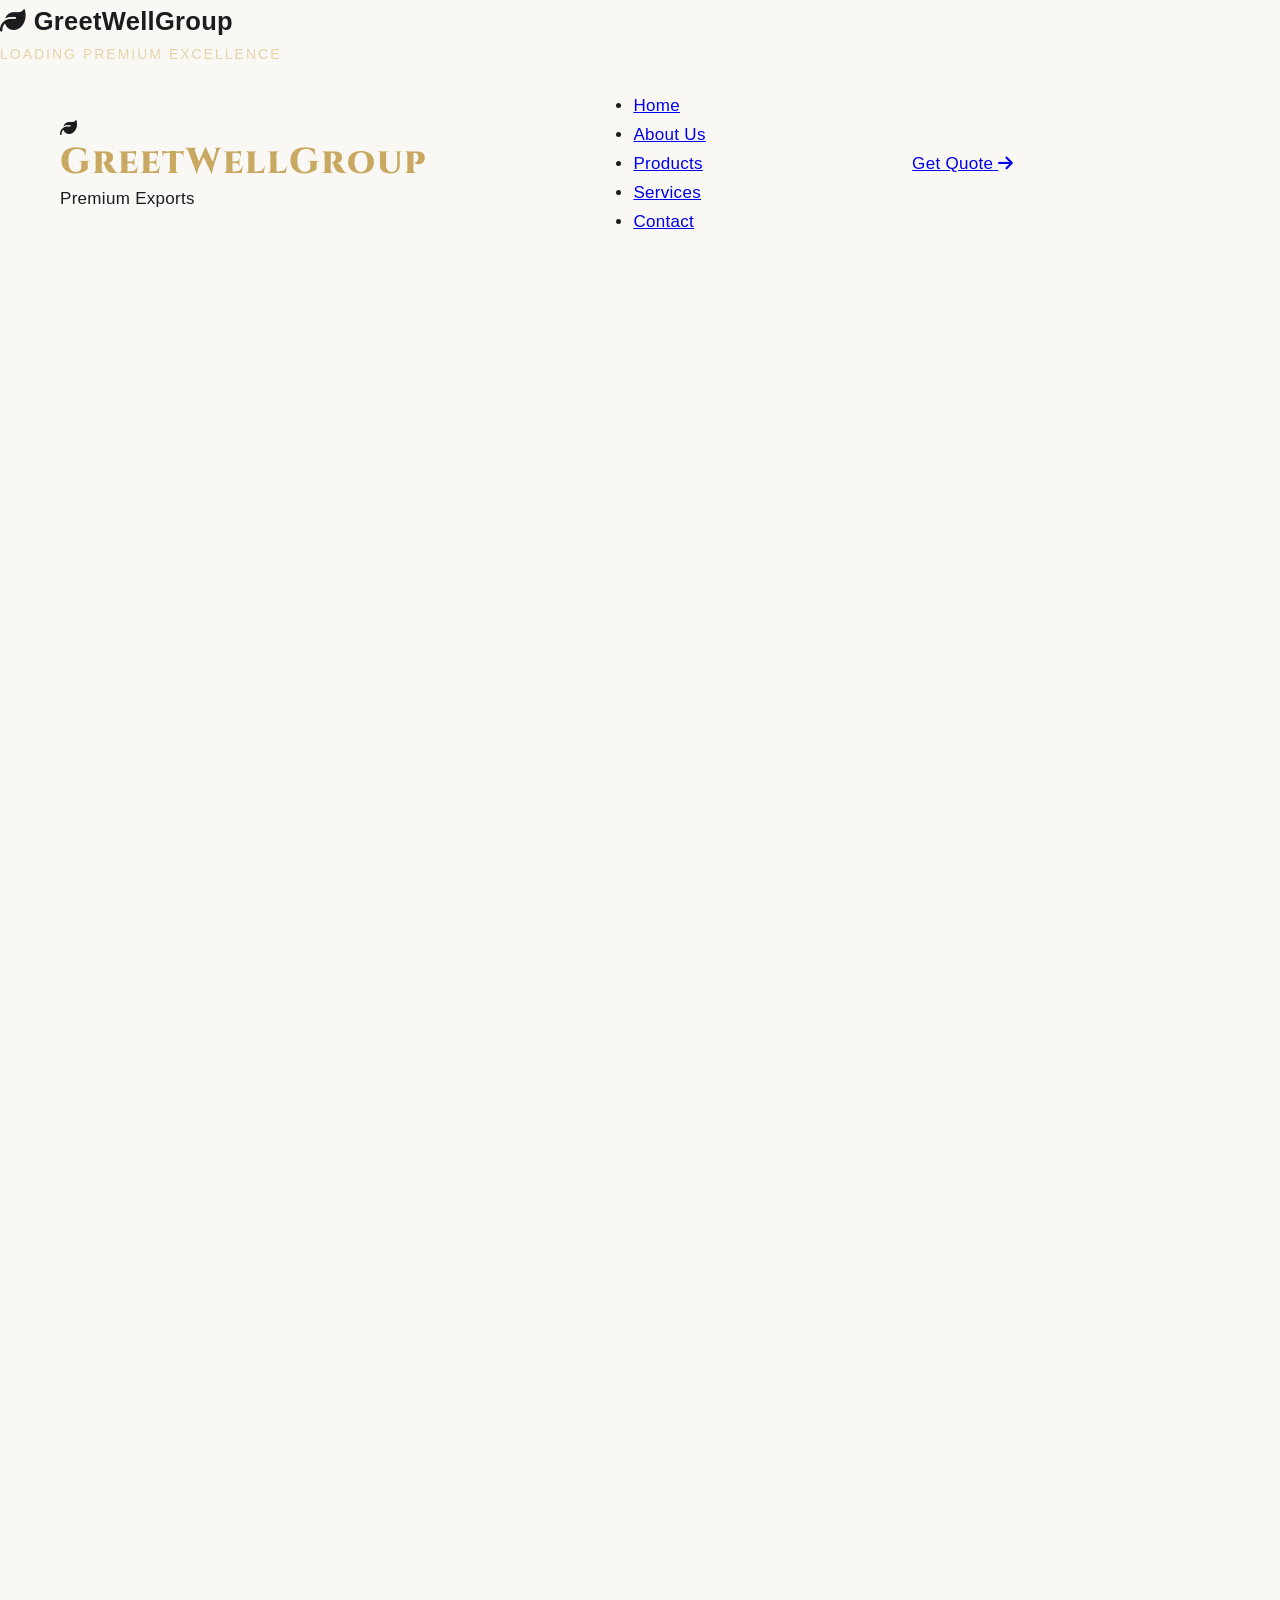
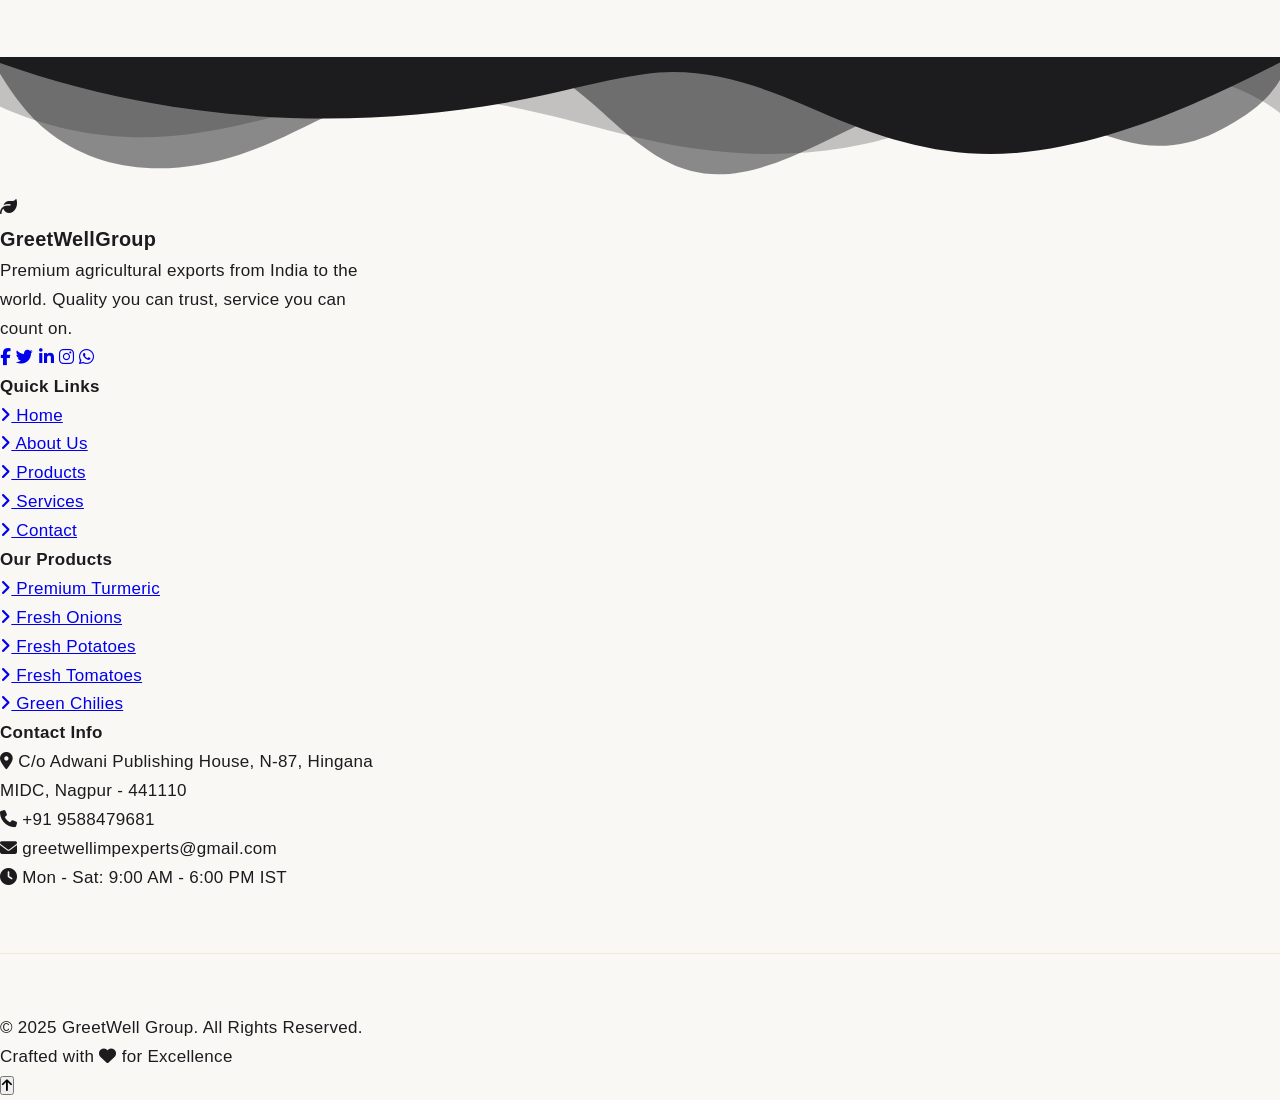
==== about.html @ 05a4549c "Create about.html" ====
<!DOCTYPE html>
<html lang="en">
<head>
    <meta charset="UTF-8">
    <meta name="viewport" content="width=device-width, initial-scale=1.0">
    <title>About Us - GreetWell Group | Premium Agricultural Exports</title>
    <link rel="stylesheet" href="style.css">
    <link rel="preconnect" href="https://fonts.googleapis.com">
    <link rel="preconnect" href="https://fonts.gstatic.com" crossorigin>
    <link href="https://fonts.googleapis.com/css2?family=Playfair+Display:wght@400;500;600;700;800;900&family=Cormorant+Garamond:wght@300;400;600;700&family=Montserrat:wght@300;400;500;600;700;800;900&family=Cinzel:wght@400;600;700;800;900&display=swap" rel="stylesheet">
    <link rel="stylesheet" href="https://cdnjs.cloudflare.com/ajax/libs/font-awesome/6.4.0/css/all.min.css">
</head>
<body>
    <!-- Luxury Preloader -->
    <div class="luxury-preloader">
        <div class="preloader-inner">
            <div class="luxury-spinner">
                <div class="spinner-ring"></div>
                <div class="spinner-ring"></div>
                <div class="spinner-ring"></div>
            </div>
            <h2 class="preloader-brand">
                <i class="fas fa-leaf"></i>
                GreetWell<span>Group</span>
            </h2>
            <p class="preloader-tagline">Loading Premium Excellence</p>
            <div class="loading-bar">
                <div class="loading-progress"></div>
            </div>
        </div>
    </div>

    <!-- Premium Navigation -->
    <nav class="luxury-navbar" id="navbar">
        <div class="navbar-background"></div>
        <div class="container">
            <div class="nav-wrapper">
                <div class="brand-logo">
                    <div class="logo-icon">
                        <i class="fas fa-leaf"></i>
                    </div>
                    <div class="logo-text">
                        <h1>GreetWell<span class="gold-text">Group</span></h1>
                        <p class="logo-subtitle">Premium Exports</p>
                    </div>
                </div>
                
                <ul class="luxury-nav-menu" id="navMenu">
                    <li><a href="index.html" class="nav-link">Home</a></li>
                    <li><a href="about.html" class="nav-link active">About Us</a></li>
                    <li><a href="products.html" class="nav-link">Products</a></li>
                    <li><a href="services.html" class="nav-link">Services</a></li>
                    <li><a href="contact.html" class="nav-link">Contact</a></li>
                </ul>
                
                <div class="nav-actions">
                    <a href="contact.html" class="btn-gold-premium">
                        <span>Get Quote</span>
                        <i class="fas fa-arrow-right"></i>
                    </a>
                </div>
                
                <div class="luxury-hamburger" id="hamburger">
                    <span></span>
                    <span></span>
                    <span></span>
                </div>
            </div>
        </div>
    </nav>

    <!-- Page Hero -->
    <section class="page-hero-luxury">
        <div class="hero-video-wrapper">
            <video autoplay muted loop playsinline class="hero-video-bg">
                <source src="https://assets.mixkit.co/videos/preview/mixkit-agriculture-field-aerial-view-43546-large.mp4" type="video/mp4">
            </video>
            <div class="hero-gradient-overlay"></div>
        </div>
        
        <div class="container">
            <div class="page-hero-content" data-aos="fade-up">
                <div class="breadcrumb-luxury">
                    <a href="index.html">Home</a>
                    <i class="fas fa-chevron-right"></i>
                    <span>About Us</span>
                </div>
                <h1 class="page-title-luxury">Our Story</h1>
                <p class="page-subtitle-luxury">Building bridges between India's finest farms and global markets</p>
            </div>
        </div>
    </section>

    <!-- Company Overview -->
    <section class="company-overview-luxury">
        <div class="container">
            <div class="overview-luxury-grid">
                <div class="overview-content" data-aos="fade-right">
                    <div class="section-label">
                        <i class="fas fa-building"></i>
                        <span>Who We Are</span>
                    </div>
                    <h2 class="section-heading-luxury">
                        Leading India's <span class="heading-highlight">Agricultural Export</span> Revolution
                    </h2>
                    <div class="heading-divider"></div>
                    
                    <p class="luxury-paragraph">
                        GreetWell Group is more than just an export company – we're a bridge connecting India's 
                        agricultural excellence with global markets. Founded with a vision to showcase the finest 
                        Indian produce to the world, we've grown into a trusted name in premium agricultural exports.
                    </p>
                    
                    <p class="luxury-paragraph">
                        Our journey began with a simple mission: to ensure that the world experiences the authentic 
                        quality of India's agricultural bounty. Today, we proudly serve clients across 50+ countries, 
                        maintaining the highest standards of quality, freshness, and reliability in every shipment.
                    </p>
                    
                    <div class="company-highlights">
                        <div class="highlight-item">
                            <div class="highlight-icon">
                                <i class="fas fa-calendar-alt"></i>
                            </div>
                            <div class="highlight-text">
                                <h4>Established Excellence</h4>
                                <p>10+ years of premium service</p>
                            </div>
                        </div>
                        <div class="highlight-item">
                            <div class="highlight-icon">
                                <i class="fas fa-handshake"></i>
                            </div>
                            <div class="highlight-text">
                                <h4>Trusted Partnerships</h4>
                                <p>Direct relationships with farmers</p>
                            </div>
                        </div>
                        <div class="highlight-item">
                            <div class="highlight-icon">
                                <i class="fas fa-shield-alt"></i>
                            </div>
                            <div class="highlight-text">
                                <h4>Certified Quality</h4>
                                <p>International standards guaranteed</p>
                            </div>
                        </div>
                    </div>
                </div>
                
                <div class="overview-visual" data-aos="fade-left">
                    <div class="overview-image-main">
                        <img src="https://images.unsplash.com/photo-1500076656116-558758c991c1?w=800&q=80" alt="Agricultural Excellence">
                        <div class="image-overlay"></div>
                    </div>
                    <div class="overview-stats-float">
                        <div class="stat-float-item">
                            <h3>50+</h3>
                            <p>Countries Served</p>
                        </div>
                        <div class="stat-float-item">
                            <h3>1000+</h3>
                            <p>Tons Exported</p>
                        </div>
                    </div>
                </div>
            </div>
        </div>
    </section>

    <!-- Mission & Vision -->
    <section class="mission-vision-luxury">
        <div class="section-video-bg">
            <video autoplay muted loop playsinline>
                <source src="https://assets.mixkit.co/videos/preview/mixkit-golden-turmeric-powder-in-a-wooden-spoon-43545-large.mp4" type="video/mp4">
            </video>
            <div class="video-overlay-luxury"></div>
        </div>
        
        <div class="container">
            <div class="mission-vision-grid">
                <div class="mission-box" data-aos="fade-up" data-aos-delay="0">
                    <div class="mv-icon-luxury">
                        <i class="fas fa-bullseye"></i>
                    </div>
                    <h3>Our Mission</h3>
                    <p>
                        To establish GreetWell Group as the world's most trusted name in premium Indian agricultural exports 
                        by delivering uncompromising quality, fostering sustainable farming practices, and creating value 
                        for farmers, clients, and communities worldwide.
                    </p>
                    <div class="mv-decoration">MISSION</div>
                </div>
                
                <div class="mission-box" data-aos="fade-up" data-aos-delay="200">
                    <div class="mv-icon-luxury">
                        <i class="fas fa-eye"></i>
                    </div>
                    <h3>Our Vision</h3>
                    <p>
                        To be recognized globally as the premier partner for premium Indian agricultural products, 
                        setting industry benchmarks for quality, sustainability, and innovation while empowering 
                        farmers and enriching international markets with India's finest harvest.
                    </p>
                    <div class="mv-decoration">VISION</div>
                </div>
                
                <div class="mission-box" data-aos="fade-up" data-aos-delay="400">
                    <div class="mv-icon-luxury">
                        <i class="fas fa-gem"></i>
                    </div>
                    <h3>Our Values</h3>
                    <p>
                        Integrity, Excellence, Sustainability, and Partnership form the foundation of everything we do. 
                        We believe in transparent business practices, continuous improvement, environmental responsibility, 
                        and building long-term relationships based on mutual trust and respect.
                    </p>
                    <div class="mv-decoration">VALUES</div>
                </div>
            </div>
        </div>
    </section>

    <!-- Our Team -->
    <section class="team-luxury-section">
        <div class="container">
            <div class="section-header-luxury" data-aos="fade-up">
                <div class="section-label">
                    <i class="fas fa-users"></i>
                    <span>Our Leadership</span>
                </div>
                <h2 class="section-heading-luxury">
                    Meet the <span class="heading-highlight">Experts</span> Behind Our Success
                </h2>
                <p class="section-description">
                    A dedicated team of professionals committed to excellence
                </p>
            </div>
            
            <div class="team-luxury-grid">
                <div class="team-member-card" data-aos="fade-up" data-aos-delay="0">
                    <div class="team-member-image">
                        <div class="member-avatar">
                            <i class="fas fa-user-tie"></i>
                        </div>
                        <div class="member-overlay">
                            <div class="member-social">
                                <a href="#"><i class="fab fa-linkedin-in"></i></a>
                                <a href="#"><i class="fas fa-envelope"></i></a>
                            </div>
                        </div>
                    </div>
                    <div class="team-member-info">
                        <h4>Rajesh Kumar</h4>
                        <p class="member-role">Founder & CEO</p>
                        <p class="member-bio">
                            15+ years of experience in agricultural exports with a passion for sustainable farming
                        </p>
                    </div>
                </div>
                
                <div class="team-member-card" data-aos="fade-up" data-aos-delay="100">
                    <div class="team-member-image">
                        <div class="member-avatar">
                            <i class="fas fa-user-tie"></i>
                        </div>
                        <div class="member-overlay">
                            <div class="member-social">
                                <a href="#"><i class="fab fa-linkedin-in"></i></a>
                                <a href="#"><i class="fas fa-envelope"></i></a>
                            </div>
                        </div>
                    </div>
                    <div class="team-member-info">
                        <h4>Priya Sharma</h4>
                        <p class="member-role">Quality Control Head</p>
                        <p class="member-bio">
                            Ensuring international quality standards through rigorous testing and certification
                        </p>
                    </div>
                </div>
                
                <div class="team-member-card" data-aos="fade-up" data-aos-delay="200">
                    <div class="team-member-image">
                        <div class="member-avatar">
                            <i class="fas fa-user-tie"></i>
                        </div>
                        <div class="member-overlay">
                            <div class="member-social">
                                <a href="#"><i class="fab fa-linkedin-in"></i></a>
                                <a href="#"><i class="fas fa-envelope"></i></a>
                            </div>
                        </div>
                    </div>
                    <div class="team-member-info">
                        <h4>Amit Patel</h4>
                        <p class="member-role">Operations Manager</p>
                        <p class="member-bio">
                            Expert in logistics and supply chain management with global market expertise
                        </p>
                    </div>
                </div>
                
                <div class="team-member-card" data-aos="fade-up" data-aos-delay="300">
                    <div class="team-member-image">
                        <div class="member-avatar">
                            <i class="fas fa-user-tie"></i>
                        </div>
                        <div class="member-overlay">
                            <div class="member-social">
                                <a href="#"><i class="fab fa-linkedin-in"></i></a>
                                <a href="#"><i class="fas fa-envelope"></i></a>
                            </div>
                        </div>
                    </div>
                    <div class="team-member-info">
                        <h4>Neha Gupta</h4>
                        <p class="member-role">Customer Relations</p>
                        <p class="member-bio">
                            Building lasting relationships with clients through exceptional service
                        </p>
                    </div>
                </div>
            </div>
        </div>
    </section>

    <!-- Certifications -->
    <section class="certifications-luxury">
        <div class="container">
            <div class="section-header-luxury" data-aos="fade-up">
                <div class="section-label">
                    <i class="fas fa-certificate"></i>
                    <span>Our Certifications</span>
                </div>
                <h2 class="section-heading-luxury">
                    <span class="heading-highlight">Globally Recognized</span> Quality Standards
                </h2>
                <p class="section-description">
                    Meeting and exceeding international certification requirements
                </p>
            </div>
            
            <div class="certifications-grid">
                <div class="cert-card" data-aos="zoom-in" data-aos-delay="0">
                    <div class="cert-icon">
                        <i class="fas fa-certificate"></i>
                    </div>
                    <h4>ISO 9001:2015</h4>
                    <p>Quality Management System</p>
                </div>
                
                <div class="cert-card" data-aos="zoom-in" data-aos-delay="100">
                    <div class="cert-icon">
                        <i class="fas fa-leaf"></i>
                    </div>
                    <h4>Organic Certification</h4>
                    <p>USDA & EU Organic Standards</p>
                </div>
                
                <div class="cert-card" data-aos="zoom-in" data-aos-delay="200">
                    <div class="cert-icon">
                        <i class="fas fa-check-circle"></i>
                    </div>
                    <h4>FSSAI Certified</h4>
                    <p>Food Safety Standards Authority</p>
                </div>
                
                <div class="cert-card" data-aos="zoom-in" data-aos-delay="300">
                    <div class="cert-icon">
                        <i class="fas fa-globe"></i>
                    </div>
                    <h4>Export License</h4>
                    <p>Government of India Authorized</p>
                </div>
                
                <div class="cert-card" data-aos="zoom-in" data-aos-delay="400">
                    <div class="cert-icon">
                        <i class="fas fa-shipping-fast"></i>
                    </div>
                    <h4>APEDA Registered</h4>
                    <p>Agricultural Processed Food Products</p>
                </div>
                
                <div class="cert-card" data-aos="zoom-in" data-aos-delay="500">
                    <div class="cert-icon">
                        <i class="fas fa-award"></i>
                    </div>
                    <h4>GMP Certified</h4>
                    <p>Good Manufacturing Practices</p>
                </div>
            </div>
        </div>
    </section>

    <!-- CTA Section -->
    <section class="ultimate-cta-section">
        <div class="cta-luxury-bg">
            <div class="cta-shape shape-1"></div>
            <div class="cta-shape shape-2"></div>
            <div class="cta-shape shape-3"></div>
        </div>
        
        <div class="container">
            <div class="cta-luxury-content" data-aos="zoom-in">
                <div class="cta-icon-ultimate">
                    <i class="fas fa-handshake"></i>
                </div>
                <h2>Partner with Excellence</h2>
                <p>Join the growing list of global businesses that trust GreetWell Group for premium agricultural exports</p>
                
                <div class="cta-buttons-luxury">
                    <a href="contact.html" class="btn-cta-gold">
                        <i class="fas fa-phone"></i>
                        <span>Contact Us Now</span>
                    </a>
                    <a href="products.html" class="btn-cta-white">
                        <i class="fas fa-shopping-basket"></i>
                        <span>View Products</span>
                    </a>
                </div>
            </div>
        </div>
    </section>

    <!-- Ultimate Footer -->
    <footer class="ultimate-footer">
        <div class="footer-wave">
            <svg viewBox="0 0 1200 120" preserveAspectRatio="none">
                <path d="M0,0V46.29c47.79,22.2,103.59,32.17,158,28,70.36-5.37,136.33-33.31,206.8-37.5C438.64,32.43,512.34,53.67,583,72.05c69.27,18,138.3,24.88,209.4,13.08,36.15-6,69.85-17.84,104.45-29.34C989.49,25,1113-14.29,1200,52.47V0Z" opacity=".25" fill="currentColor"></path>
                <path d="M0,0V15.81C13,36.92,27.64,56.86,47.69,72.05,99.41,111.27,165,111,224.58,91.58c31.15-10.15,60.09-26.07,89.67-39.8,40.92-19,84.73-46,130.83-49.67,36.26-2.85,70.9,9.42,98.6,31.56,31.77,25.39,62.32,62,103.63,73,40.44,10.79,81.35-6.69,119.13-24.28s75.16-39,116.92-43.05c59.73-5.85,113.28,22.88,168.9,38.84,30.2,8.66,59,6.17,87.09-7.5,22.43-10.89,48-26.93,60.65-49.24V0Z" opacity=".5" fill="currentColor"></path>
                <path d="M0,0V5.63C149.93,59,314.09,71.32,475.83,42.57c43-7.64,84.23-20.12,127.61-26.46,59-8.63,112.48,12.24,165.56,35.4C827.93,77.22,886,95.24,951.2,90c86.53-7,172.46-45.71,248.8-84.81V0Z" fill="currentColor"></path>
            </svg>
        </div>
        
        <div class="footer-main">
            <div class="container">
                <div class="footer-luxury-grid">
                    <div class="footer-col-brand">
                        <div class="footer-brand-logo">
                            <div class="footer-logo-icon">
                                <i class="fas fa-leaf"></i>
                            </div>
                            <h3>GreetWell<span>Group</span></h3>
                        </div>
                        <p class="footer-brand-text">
                            Premium agricultural exports from India to the world. Quality you can trust, 
                            service you can count on.
                        </p>
                        <div class="footer-social-luxury">
                            <a href="#" class="social-link-luxury"><i class="fab fa-facebook-f"></i></a>
                            <a href="#" class="social-link-luxury"><i class="fab fa-twitter"></i></a>
                            <a href="#" class="social-link-luxury"><i class="fab fa-linkedin-in"></i></a>
                            <a href="#" class="social-link-luxury"><i class="fab fa-instagram"></i></a>
                            <a href="#" class="social-link-luxury"><i class="fab fa-whatsapp"></i></a>
                        </div>
                    </div>
                    
                    <div class="footer-col-links">
                        <h4>Quick Links</h4>
                        <ul>
                            <li><a href="index.html"><i class="fas fa-angle-right"></i> Home</a></li>
                            <li><a href="about.html"><i class="fas fa-angle-right"></i> About Us</a></li>
                            <li><a href="products.html"><i class="fas fa-angle-right"></i> Products</a></li>
                            <li><a href="services.html"><i class="fas fa-angle-right"></i> Services</a></li>
                            <li><a href="contact.html"><i class="fas fa-angle-right"></i> Contact</a></li>
                        </ul>
                    </div>
                    
                    <div class="footer-col-links">
                        <h4>Our Products</h4>
                        <ul>
                            <li><a href="products.html"><i class="fas fa-angle-right"></i> Premium Turmeric</a></li>
                            <li><a href="products.html"><i class="fas fa-angle-right"></i> Fresh Onions</a></li>
                            <li><a href="products.html"><i class="fas fa-angle-right"></i> Fresh Potatoes</a></li>
                            <li><a href="products.html"><i class="fas fa-angle-right"></i> Fresh Tomatoes</a></li>
                            <li><a href="products.html"><i class="fas fa-angle-right"></i> Green Chilies</a></li>
                        </ul>
                    </div>
                    
                    <div class="footer-col-contact">
                        <h4>Contact Info</h4>
                        <ul class="footer-contact-list">
                            <li>
                                <i class="fas fa-map-marker-alt"></i>
                                <span>C/o Adwani Publishing House, N-87, Hingana MIDC, Nagpur - 441110</span>
                            </li>
                            <li>
                                <i class="fas fa-phone"></i>
                                <span>+91 9588479681</span>
                            </li>
                            <li>
                                <i class="fas fa-envelope"></i>
                                <span>greetwellimpexperts@gmail.com</span>
                            </li>
                            <li>
                                <i class="fas fa-clock"></i>
                                <span>Mon - Sat: 9:00 AM - 6:00 PM IST</span>
                            </li>
                        </ul>
                    </div>
                </div>
            </div>
        </div>
        
        <div class="footer-bottom-luxury">
            <div class="container">
                <div class="footer-bottom-content">
                    <p>&copy; 2025 GreetWell Group. All Rights Reserved.</p>
                    <p class="footer-love">Crafted with <i class="fas fa-heart"></i> for Excellence</p>
                </div>
            </div>
        </div>
    </footer>

    <!-- Scroll to Top Luxury -->
    <button class="scroll-top-luxury" id="scrollTop">
        <i class="fas fa-arrow-up"></i>
    </button>

    <!-- AOS Library -->
    <script src="https://unpkg.com/aos@2.3.1/dist/aos.js"></script>
    <script src="script.js"></script>
</body>
</html>
---- style.css ----
/* =====================================================
   GREETWELL - AWARD-WINNING PREMIUM CSS
   Masterpiece Design for Export Excellence
   ===================================================== */

/* ===== RESET & BASE ===== */
* {
    margin: 0;
    padding: 0;
    box-sizing: border-box;
}

:root {
    /* Premium Color Palette */
    --gold-primary: #C9A961;
    --gold-dark: #A68948;
    --gold-light: #E5D4A6;
    --charcoal: #1C1C1E;
    --charcoal-light: #2C2C2E;
    --warm-white: #FAF8F5;
    --cream: #F5F1E8;
    --accent-green: #2D5016;
    --accent-copper: #B87333;

    /* Typography - Premium Fonts */
    --font-display: 'Cinzel', serif;
    --font-heading: 'Libre Baskerville', serif;
    --font-body: 'Raleway', sans-serif;
    --font-accent: 'Philosopher', sans-serif;

    /* Shadows & Effects */
    --shadow-luxury: 0 20px 60px rgba(0, 0, 0, 0.3);
    --shadow-elegant: 0 10px 40px rgba(201, 169, 97, 0.2);
    --shadow-soft: 0 5px 25px rgba(0, 0, 0, 0.08);
}

html {
    scroll-behavior: smooth;
    overflow-x: hidden;
}

body {
    font-family: var(--font-body);
    color: var(--charcoal);
    background: var(--warm-white);
    line-height: 1.7;
    overflow-x: hidden;
    font-size: 17px;
    letter-spacing: 0.3px;
}

/* ===== ELEGANT PRELOADER ===== */
.elegant-preloader {
    position: fixed;
    inset: 0;
    background: var(--charcoal);
    display: flex;
    flex-direction: column;
    justify-content: center;
    align-items: center;
    z-index: 10000;
    transition: opacity 0.8s, visibility 0.8s;
}

.elegant-preloader.hidden {
    opacity: 0;
    visibility: hidden;
}

.preloader-ring {
    width: 120px;
    height: 120px;
    border: 3px solid rgba(201, 169, 97, 0.1);
    border-top: 3px solid var(--gold-primary);
    border-radius: 50%;
    animation: rotateRing 1.5s linear infinite;
    margin-bottom: 30px;
}

@keyframes rotateRing {
    100% { transform: rotate(360deg); }
}

.preloader-logo {
    font-family: var(--font-display);
    font-size: 48px;
    font-weight: 700;
    color: var(--gold-primary);
    letter-spacing: 3px;
    margin-bottom: 15px;
}

.preloader-tagline {
    font-family: var(--font-accent);
    font-size: 14px;
    color: var(--gold-light);
    letter-spacing: 2px;
    text-transform: uppercase;
}

/* ===== PREMIUM NAVIGATION ===== */
.premium-nav {
    position: fixed;
    top: 0;
    left: 0;
    width: 100%;
    background: rgba(28, 28, 30, 0.95);
    backdrop-filter: blur(20px);
    z-index: 9000;
    transition: all 0.4s cubic-bezier(0.4, 0, 0.2, 1);
    border-bottom: 1px solid rgba(201, 169, 97, 0.2);
}

.premium-nav.scrolled {
    background: rgba(28, 28, 30, 0.98);
    box-shadow: var(--shadow-soft);
}

.nav-wrapper {
    max-width: 1600px;
    margin: 0 auto;
    padding: 25px 60px;
    display: flex;
    justify-content: space-between;
    align-items: center;
}

.brand-logo h1 {
    font-family: var(--font-display);
    font-size: 36px;
    font-weight: 800;
    color: var(--gold-primary);
    letter-spacing: 2px;
    line-height: 1;
    margin-bottom: 5px;
}

.logo-accent {
    font-family: var(--font-accent);
    font-size: 11px;
    color: var(--gold-light);
    letter-spacing: 3px;
    text-transform: uppercase;
}

.main-navigation {
    display: flex;
    list-style: none;
    gap: 50px;
}

.nav-item {
    font-family: var(--font-body);
    font-size: 15px;
    font-weight: 500;
    color: var(--warm-white);
    text-decoration: none;
    text-transform: uppercase;
    letter-spacing: 2px;
    position: relative;
    transition: all 0.3s ease;
}

.nav-item::before {
    content: '';
    position: absolute;
    bottom: -8px;
    left: 50%;
    width: 0;
    height: 2px;
    background: var(--gold-primary);
    transition: all 0.4s ease;
    transform: translateX(-50%);
}

.nav-item:hover,
.nav-item.active {
    color: var(--gold-primary);
}

.nav-item:hover::before,
.nav-item.active::before {
    width: 100%;
}

.nav-actions {
    display: flex;
    align-items: center;
    gap: 30px;
}

.quote-btn {
    padding: 14px 35px;
    background: linear-gradient(135deg, var(--gold-primary), var(--gold-dark));
    color: var(--charcoal);
    border: none;
    border-radius: 50px;
    font-family: var(--font-body);
    font-size: 14px;
    font-weight: 700;
    letter-spacing: 1.5px;
    text-transform: uppercase;
    cursor: pointer;
    transition: all 0.3s ease;
}

.quote-btn:hover {
    transform: translateY(-3px);
    box-shadow: var(--shadow-elegant);
}

.menu-toggle {
    display: none;
    flex-direction: column;
    gap: 6px;
    cursor: pointer;
}

.menu-toggle span {
    width: 30px;
    height: 2px;
    background: var(--gold-primary);
    transition: all 0.3s ease;
}

/* ===== HERO MASTER SECTION ===== */
.hero-master {
    height: 100vh;
    position: relative;
    overflow: hidden;
}

.hero-slides-container {
    width: 100%;
    height: 100%;
    position: relative;
}

.hero-slide {
    position: absolute;
    inset: 0;
    opacity: 0;
    transition: opacity 2s ease-in-out;
}

.hero-slide.active {
    opacity: 1;
    z-index: 1;
}

.slide-bg {
    width: 100%;
    height: 100%;
    background-size: cover;
    background-position: center;
    animation: heroZoom 10s ease-out forwards;
}

@keyframes heroZoom {
    0% { transform: scale(1); }
    100% { transform: scale(1.25); }
}

.hero-slide.active .slide-bg {
    animation: heroZoom 10s ease-out forwards;
}

.hero-overlay {
    position: absolute;
    inset: 0;
    background: linear-gradient(135deg, 
        rgba(28, 28, 30, 0.85) 0%, 
        rgba(201, 169, 97, 0.3) 50%,
        rgba(28, 28, 30, 0.7) 100%);
    z-index: 2;
}

.hero-content-box {
    position: absolute;
    top: 50%;
    left: 50%;
    transform: translate(-50%, -50%);
    text-align: center;
    z-index: 3;
    width: 90%;
    max-width: 1100px;
}

.hero-label {
    font-family: var(--font-accent);
    font-size: 13px;
    font-weight: 600;
    color: var(--gold-primary);
    letter-spacing: 4px;
    text-transform: uppercase;
    margin-bottom: 25px;
    opacity: 0;
    animation: fadeInUp 1s ease 0.3s forwards;
}

.hero-headline {
    font-family: var(--font-display);
    font-size: 82px;
    font-weight: 900;
    color: var(--warm-white);
    line-height: 1.1;
    letter-spacing: 2px;
    margin-bottom: 30px;
    text-shadow: 2px 4px 30px rgba(0, 0, 0, 0.7);
    opacity: 0;
    animation: fadeInUp 1s ease 0.6s forwards;
}

.hero-subline {
    font-family: var(--font-body);
    font-size: 22px;
    font-weight: 300;
    color: var(--cream);
    letter-spacing: 1px;
    margin-bottom: 50px;
    max-width: 800px;
    margin-left: auto;
    margin-right: auto;
    opacity: 0;
    animation: fadeInUp 1s ease 0.9s forwards;
}

@keyframes fadeInUp {
    to {
        opacity: 1;
        transform: translateY(0);
    }
}

.hero-cta {
    display: flex;
    gap: 25px;
    justify-content: center;
    opacity: 0;
    animation: fadeInUp 1s ease 1.2s forwards;
}

.btn-primary,
.btn-outline {
    padding: 18px 45px;
    font-family: var(--font-body);
    font-size: 15px;
    font-weight: 700;
    letter-spacing: 2px;
    text-transform: uppercase;
    text-decoration: none;
    border-radius: 50px;
    transition: all 0.4s ease;
}

.btn-primary {
    background: linear-gradient(135deg, var(--gold-primary), var(--gold-dark));
    color: var(--charcoal);
    border: 2px solid transparent;
}

.btn-primary:hover {
    transform: translateY(-4px);
    box-shadow: var(--shadow-elegant);
}

.btn-outline {
    background: transparent;
    color: var(--warm-white);
    border: 2px solid var(--gold-primary);
}

.btn-outline:hover {
    background: var(--gold-primary);
    color: var(--charcoal);
}

.hero-controls {
    position: absolute;
    bottom: 60px;
    left: 50%;
    transform: translateX(-50%);
    display: flex;
    align-items: center;
    gap: 40px;
    z-index: 4;
}

.hero-control {
    width: 55px;
    height: 55px;
    background: rgba(201, 169, 97, 0.2);
    backdrop-filter: blur(10px);
    border: 2px solid var(--gold-primary);
    border-radius: 50%;
    color: var(--gold-primary);
    font-size: 18px;
    cursor: pointer;
    transition: all 0.3s ease;
    display: flex;
    align-items: center;
    justify-content: center;
}

.hero-control:hover {
    background: var(--gold-primary);
    color: var(--charcoal);
    transform: scale(1.1);
}

.slide-indicators {
    display: flex;
    gap: 12px;
}

.scroll-discover {
    position: absolute;
    bottom: 30px;
    left: 50%;
    transform: translateX(-50%);
    display: flex;
    flex-direction: column;
    align-items: center;
    gap: 15px;
    color: var(--gold-light);
    font-size: 12px;
    letter-spacing: 2px;
    text-transform: uppercase;
    z-index: 4;
    animation: bounce 2s ease-in-out infinite;
}

@keyframes bounce {
    0%, 100% { transform: translate(-50%, 0); }
    50% { transform: translate(-50%, -10px); }
}

.scroll-arrow {
    width: 2px;
    height: 40px;
    background: linear-gradient(to bottom, transparent, var(--gold-primary));
}

/* ===== SPLIT SECTIONS ===== */
.split-section {
    display: grid;
    grid-template-columns: 1fr 1fr;
    min-height: 100vh;
    align-items: center;
}

.split-section.left-image {
    grid-template-columns: 1.1fr 1fr;
}

.split-section.right-image {
    grid-template-columns: 1fr 1.1fr;
}

.split-image {
    height: 100%;
    position: relative;
    overflow: hidden;
}

.split-image img {
    width: 100%;
    height: 100%;
    object-fit: cover;
    transition: transform 0.6s ease;
}

.split-section:hover .split-image img {
    transform: scale(1.05);
}

.image-float-badge {
    position: absolute;
    bottom: 60px;
    right: 60px;
    background: linear-gradient(135deg, var(--gold-primary), var(--gold-dark));
    padding: 30px 40px;
    border-radius: 20px;
    text-align: center;
    box-shadow: var(--shadow-luxury);
    animation: floatBadge 3s ease-in-out infinite;
}

@keyframes floatBadge {
    0%, 100% { transform: translateY(0); }
    50% { transform: translateY(-15px); }
}

.badge-number {
    font-family: var(--font-display);
    font-size: 48px;
    font-weight: 900;
    color: var(--charcoal);
    line-height: 1;
}

.badge-text {
    font-family: var(--font-body);
    font-size: 13px;
    font-weight: 600;
    color: var(--charcoal-light);
    letter-spacing: 1px;
    margin-top: 8px;
}

.split-content {
    padding: 80px 100px;
}

.section-badge {
    font-family: var(--font-accent);
    font-size: 12px;
    font-weight: 700;
    color: var(--gold-primary);
    letter-spacing: 4px;
    text-transform: uppercase;
    margin-bottom: 25px;
    display: inline-block;
}

.section-badge.light {
    color: var(--gold-light);
}

.section-massive-title {
    font-family: var(--font-display);
    font-size: 64px;
    font-weight: 900;
    color: var(--charcoal);
    line-height: 1.15;
    letter-spacing: 1px;
    margin-bottom: 35px;
}

.section-massive-title.light {
    color: var(--warm-white);
}

.divider-line {
    width: 100px;
    height: 4px;
    background: linear-gradient(90deg, var(--gold-primary), var(--gold-dark));
    margin-bottom: 35px;
    border-radius: 2px;
}

.divider-line.center {
    margin-left: auto;
    margin-right: auto;
}

.powerful-text {
    font-family: var(--font-body);
    font-size: 19px;
    font-weight: 400;
    color: var(--charcoal-light);
    line-height: 1.9;
    margin-bottom: 50px;
}

.powerful-text.light {
    color: var(--cream);
}

.feature-highlights {
    display: flex;
    flex-direction: column;
    gap: 30px;
    margin-bottom: 50px;
}

.highlight-item {
    display: flex;
    align-items: center;
    gap: 25px;
    padding: 25px;
    background: var(--cream);
    border-radius: 15px;
    border-left: 4px solid var(--gold-primary);
    transition: all 0.3s ease;
}

.highlight-item:hover {
    transform: translateX(10px);
    box-shadow: var(--shadow-soft);
}

.highlight-item i {
    font-size: 32px;
    color: var(--gold-primary);
}

.highlight-item h4 {
    font-family: var(--font-heading);
    font-size: 20px;
    font-weight: 700;
    color: var(--charcoal);
    margin-bottom: 5px;
}

.highlight-item span {
    font-size: 14px;
    color: var(--charcoal-light);
    letter-spacing: 1px;
}

.btn-arrow {
    display: inline-flex;
    align-items: center;
    gap: 15px;
    font-family: var(--font-body);
    font-size: 15px;
    font-weight: 700;
    color: var(--gold-primary);
    text-decoration: none;
    text-transform: uppercase;
    letter-spacing: 2px;
    transition: all 0.3s ease;
}

.btn-arrow:hover {
    gap: 25px;
}

.btn-arrow.light {
    color: var(--gold-light);
}

.dark-bg {
    background: var(--charcoal);
}

.video-play-btn {
    position: absolute;
    top: 50%;
    left: 50%;
    transform: translate(-50%, -50%);
    width: 90px;
    height: 90px;
    background: rgba(201, 169, 97, 0.9);
    border-radius: 50%;
    display: flex;
    align-items: center;
    justify-content: center;
    font-size: 30px;
    color: var(--charcoal);
    cursor: pointer;
    transition: all 0.3s ease;
    animation: pulsePlay 2s ease-in-out infinite;
}

@keyframes pulsePlay {
    0%, 100% { box-shadow: 0 0 0 0 rgba(201, 169, 97, 0.7); }
    50% { box-shadow: 0 0 0 30px rgba(201, 169, 97, 0); }
}

.video-play-btn:hover {
    transform: translate(-50%, -50%) scale(1.1);
}

.stats-impressive {
    display: grid;
    grid-template-columns: repeat(3, 1fr);
    gap: 30px;
    margin-bottom: 50px;
}

.stat-box {
    text-align: center;
    padding: 30px;
    background: rgba(201, 169, 97, 0.1);
    border-radius: 15px;
    border: 2px solid rgba(201, 169, 97, 0.3);
}

.stat-value {
    font-family: var(--font-display);
    font-size: 48px;
    font-weight: 900;
    color: var(--gold-primary);
    line-height: 1;
    margin-bottom: 10px;
}

.stat-label {
    font-size: 13px;
    font-weight: 600;
    color: var(--cream);
    letter-spacing: 1px;
    text-transform: uppercase;
}

/* ===== LUXURY SHOWCASE ===== */
.luxury-showcase {
    padding: 150px 60px;
    background: var(--warm-white);
}

.showcase-header {
    text-align: center;
    margin-bottom: 100px;
}

.showcase-subtitle {
    font-family: var(--font-accent);
    font-size: 20px;
    color: var(--charcoal-light);
    margin-top: 20px;
}

.luxury-grid {
    display: grid;
    grid-template-columns: repeat(3, 1fr);
    gap: 50px;
    max-width: 1600px;
    margin: 0 auto 80px;
}

.luxury-card {
    background: var(--cream);
    border-radius: 25px;
    overflow: hidden;
    transition: all 0.5s cubic-bezier(0.4, 0, 0.2, 1);
    box-shadow: var(--shadow-soft);
}

.luxury-card:hover {
    transform: translateY(-15px);
    box-shadow: var(--shadow-luxury);
}

.luxury-card-image {
    height: 400px;
    position: relative;
    overflow: hidden;
}

.luxury-card-image img {
    width: 100%;
    height: 100%;
    object-fit: cover;
    transition: transform 0.6s ease;
}

.luxury-card:hover .luxury-card-image img {
    transform: scale(1.15);
}

.card-overlay {
    position: absolute;
    inset: 0;
    background: rgba(28, 28, 30, 0.85);
    display: flex;
    align-items: center;
    justify-content: center;
    opacity: 0;
    transition: opacity 0.4s ease;
}

.luxury-card:hover .card-overlay {
    opacity: 1;
}

.overlay-btn {
    padding: 15px 40px;
    background: var(--gold-primary);
    color: var(--charcoal);
    text-decoration: none;
    font-weight: 700;
    letter-spacing: 2px;
    text-transform: uppercase;
    border-radius: 50px;
    font-size: 14px;
    transition: all 0.3s ease;
}

.overlay-btn:hover {
    transform: scale(1.05);
}

.luxury-card-content {
    padding: 40px 35px;
}

.luxury-card-content h3 {
    font-family: var(--font-heading);
    font-size: 28px;
    font-weight: 700;
    color: var(--charcoal);
    margin-bottom: 15px;
}

.luxury-card-content p {
    font-size: 16px;
    color: var(--charcoal-light);
    margin-bottom: 25px;
    line-height: 1.7;
}

.card-tags {
    display: flex;
    gap: 12px;
}

.card-tags span {
    padding: 8px 20px;
    background: var(--gold-primary);
    color: var(--charcoal);
    font-size: 11px;
    font-weight: 700;
    letter-spacing: 1px;
    text-transform: uppercase;
    border-radius: 20px;
}

.showcase-cta {
    text-align: center;
}

.btn-primary-large {
    display: inline-block;
    padding: 22px 60px;
    background: linear-gradient(135deg, var(--gold-primary), var(--gold-dark));
    color: var(--charcoal);
    text-decoration: none;
    font-family: var(--font-body);
    font-size: 16px;
    font-weight: 700;
    letter-spacing: 2px;
    text-transform: uppercase;
    border-radius: 50px;
    transition: all 0.4s ease;
    box-shadow: var(--shadow-elegant);
}

.btn-primary-large:hover {
    transform: translateY(-5px);
    box-shadow: var(--shadow-luxury);
}

/* ===== Continue in next part ===== */
/* ===== GLOBAL REACH SECTION ===== */
.global-reach {
    position: relative;
    padding: 150px 60px;
    min-height: 90vh;
    display: flex;
    align-items: center;
    justify-content: center;
}

.reach-bg {
    position: absolute;
    inset: 0;
    background-size: cover;
    background-position: center;
    background-attachment: fixed;
}

.reach-overlay {
    position: absolute;
    inset: 0;
    background: rgba(28, 28, 30, 0.9);
}

.reach-content {
    position: relative;
    z-index: 2;
    text-align: center;
    max-width: 1400px;
}

.reach-description {
    font-family: var(--font-accent);
    font-size: 22px;
    color: var(--cream);
    margin-top: 25px;
    margin-bottom: 80px;
}

.continents-served {
    display: grid;
    grid-template-columns: repeat(4, 1fr);
    gap: 50px;
}

.continent-item {
    text-align: center;
    padding: 40px 30px;
    background: rgba(201, 169, 97, 0.1);
    backdrop-filter: blur(10px);
    border-radius: 20px;
    border: 2px solid rgba(201, 169, 97, 0.3);
    transition: all 0.4s ease;
}

.continent-item:hover {
    transform: translateY(-10px);
    background: rgba(201, 169, 97, 0.2);
    border-color: var(--gold-primary);
}

.continent-item i {
    font-size: 48px;
    color: var(--gold-primary);
    margin-bottom: 25px;
}

.continent-item h4 {
    font-family: var(--font-heading);
    font-size: 24px;
    color: var(--warm-white);
    margin-bottom: 12px;
}

.continent-item span {
    font-size: 14px;
    color: var(--gold-light);
    letter-spacing: 1px;
}

/* ===== WHY CHOOSE SECTION ===== */
.why-choose {
    padding: 150px 60px;
    background: var(--cream);
}

.why-header {
    text-align: center;
    margin-bottom: 100px;
}

.advantages-grid {
    display: grid;
    grid-template-columns: repeat(3, 1fr);
    gap: 50px;
    max-width: 1600px;
    margin: 0 auto;
}

.advantage-card {
    background: var(--warm-white);
    padding: 60px 45px;
    border-radius: 25px;
    text-align: center;
    transition: all 0.5s cubic-bezier(0.4, 0, 0.2, 1);
    border: 2px solid transparent;
    box-shadow: var(--shadow-soft);
}

.advantage-card:hover {
    transform: translateY(-15px) scale(1.02);
    border-color: var(--gold-primary);
    box-shadow: var(--shadow-luxury);
    background: linear-gradient(135deg, var(--warm-white), var(--cream));
}

.advantage-icon {
    width: 100px;
    height: 100px;
    background: linear-gradient(135deg, var(--gold-primary), var(--gold-dark));
    border-radius: 50%;
    display: flex;
    align-items: center;
    justify-content: center;
    margin: 0 auto 35px;
    font-size: 42px;
    color: var(--charcoal);
    transition: all 0.4s ease;
}

.advantage-card:hover .advantage-icon {
    transform: rotateY(360deg);
}

.advantage-card h3 {
    font-family: var(--font-heading);
    font-size: 26px;
    font-weight: 700;
    color: var(--charcoal);
    margin-bottom: 20px;
}

.advantage-card p {
    font-size: 16px;
    color: var(--charcoal-light);
    line-height: 1.8;
}

/* ===== TESTIMONIALS ===== */
.testimonials-luxury {
    position: relative;
    padding: 150px 60px;
    min-height: 80vh;
    display: flex;
    align-items: center;
}

.testimonials-bg {
    position: absolute;
    inset: 0;
    background-size: cover;
    background-position: center;
}

.testimonials-overlay {
    position: absolute;
    inset: 0;
    background: linear-gradient(135deg, rgba(28, 28, 30, 0.95), rgba(201, 169, 97, 0.85));
}

.testimonials-container {
    position: relative;
    z-index: 2;
    text-align: center;
    max-width: 1200px;
    margin: 0 auto;
}

.testimonials-slider {
    margin-top: 80px;
}

.testimonial-card {
    background: rgba(255, 255, 255, 0.1);
    backdrop-filter: blur(20px);
    padding: 80px 100px;
    border-radius: 30px;
    border: 2px solid rgba(201, 169, 97, 0.3);
}

.quote-icon {
    font-size: 56px;
    color: var(--gold-primary);
    margin-bottom: 40px;
}

.testimonial-text {
    font-family: var(--font-heading);
    font-size: 26px;
    font-weight: 400;
    font-style: italic;
    color: var(--warm-white);
    line-height: 1.8;
    margin-bottom: 50px;
}

.testimonial-author h4 {
    font-family: var(--font-display);
    font-size: 24px;
    font-weight: 700;
    color: var(--gold-primary);
    margin-bottom: 10px;
}

.testimonial-author span {
    font-size: 15px;
    color: var(--gold-light);
    letter-spacing: 2px;
}

/* ===== CTA MASTER ===== */
.cta-master {
    padding: 150px 60px;
    background: linear-gradient(135deg, var(--charcoal), var(--charcoal-light));
    text-align: center;
}

.cta-content h2 {
    font-family: var(--font-display);
    font-size: 64px;
    font-weight: 900;
    color: var(--warm-white);
    line-height: 1.2;
    margin-bottom: 30px;
}

.cta-content p {
    font-size: 22px;
    color: var(--gold-light);
    margin-bottom: 60px;
}

.cta-buttons {
    display: flex;
    gap: 30px;
    justify-content: center;
}

.btn-outline-large {
    display: inline-block;
    padding: 22px 60px;
    background: transparent;
    border: 2px solid var(--gold-primary);
    color: var(--gold-primary);
    text-decoration: none;
    font-family: var(--font-body);
    font-size: 16px;
    font-weight: 700;
    letter-spacing: 2px;
    text-transform: uppercase;
    border-radius: 50px;
    transition: all 0.4s ease;
}

.btn-outline-large:hover {
    background: var(--gold-primary);
    color: var(--charcoal);
    transform: translateY(-5px);
}

/* ===== PREMIUM FOOTER ===== */
.premium-footer {
    background: var(--charcoal);
    color: var(--warm-white);
    padding: 100px 60px 40px;
}

.footer-main {
    display: grid;
    grid-template-columns: 2fr 1fr 1fr 1.5fr;
    gap: 80px;
    max-width: 1600px;
    margin: 0 auto 60px;
    padding-bottom: 60px;
    border-bottom: 1px solid rgba(201, 169, 97, 0.2);
}

.footer-brand h3 {
    font-family: var(--font-display);
    font-size: 42px;
    color: var(--gold-primary);
    margin-bottom: 20px;
}

.footer-brand p {
    color: var(--cream);
    font-size: 16px;
    line-height: 1.8;
    margin-bottom: 30px;
}

.footer-social {
    display: flex;
    gap: 15px;
}

.footer-social a {
    width: 45px;
    height: 45px;
    background: rgba(201, 169, 97, 0.1);
    border: 2px solid var(--gold-primary);
    border-radius: 50%;
    display: flex;
    align-items: center;
    justify-content: center;
    color: var(--gold-primary);
    text-decoration: none;
    transition: all 0.3s ease;
}

.footer-social a:hover {
    background: var(--gold-primary);
    color: var(--charcoal);
    transform: translateY(-5px);
}

.footer-links h4 {
    font-family: var(--font-heading);
    font-size: 20px;
    color: var(--gold-primary);
    margin-bottom: 25px;
}

.footer-links ul {
    list-style: none;
}

.footer-links ul li {
    margin-bottom: 15px;
}

.footer-links ul li a {
    color: var(--cream);
    text-decoration: none;
    font-size: 15px;
    transition: all 0.3s ease;
}

.footer-links ul li a:hover {
    color: var(--gold-primary);
    padding-left: 10px;
}

.footer-contact p {
    color: var(--cream);
    font-size: 15px;
    line-height: 2;
    margin-bottom: 15px;
}

.footer-contact i {
    color: var(--gold-primary);
    margin-right: 12px;
    width: 20px;
}

.footer-bottom {
    text-align: center;
    padding-top: 40px;
    display: flex;
    justify-content: space-between;
    align-items: center;
    max-width: 1600px;
    margin: 0 auto;
}

.footer-bottom p {
    color: var(--gold-light);
    font-size: 14px;
}

.footer-badges {
    display: flex;
    gap: 20px;
}

.badge-item {
    padding: 8px 20px;
    background: rgba(201, 169, 97, 0.2);
    border: 1px solid var(--gold-primary);
    border-radius: 20px;
    font-size: 11px;
    font-weight: 700;
    color: var(--gold-primary);
    letter-spacing: 1px;
    text-transform: uppercase;
}

/* ===== WHATSAPP LUXURY ===== */
.whatsapp-luxury {
    position: fixed;
    bottom: 40px;
    right: 40px;
    width: 70px;
    height: 70px;
    background: linear-gradient(135deg, #25D366, #128C7E);
    border-radius: 50%;
    display: flex;
    align-items: center;
    justify-content: center;
    font-size: 36px;
    color: white;
    text-decoration: none;
    box-shadow: var(--shadow-luxury);
    z-index: 8000;
    transition: all 0.3s ease;
    animation: whatsappPulse 2s ease-in-out infinite;
}

@keyframes whatsappPulse {
    0%, 100% { transform: scale(1); }
    50% { transform: scale(1.1); }
}

.whatsapp-luxury:hover {
    transform: scale(1.15);
}

/* ===== AOS ANIMATIONS ===== */
[data-aos] {
    opacity: 0;
    transition-property: transform, opacity;
    transition-duration: 0.6s;
}

[data-aos].aos-animate {
    opacity: 1;
}

[data-aos="fade-up"] {
    transform: translateY(50px);
}

[data-aos="fade-up"].aos-animate {
    transform: translateY(0);
}

[data-aos="fade-right"] {
    transform: translateX(-50px);
}

[data-aos="fade-right"].aos-animate {
    transform: translateX(0);
}

[data-aos="fade-left"] {
    transform: translateX(50px);
}

[data-aos="fade-left"].aos-animate {
    transform: translateX(0);
}

[data-aos="zoom-in"] {
    transform: scale(0.8);
}

[data-aos="zoom-in"].aos-animate {
    transform: scale(1);
}

[data-aos="flip-left"] {
    transform: perspective(1000px) rotateY(-20deg);
}

[data-aos="flip-left"].aos-animate {
    transform: perspective(1000px) rotateY(0);
}

/* ===== RESPONSIVE DESIGN ===== */
@media (max-width: 1400px) {
    .hero-headline {
        font-size: 68px;
    }

    .section-massive-title {
        font-size: 52px;
    }
}

@media (max-width: 1200px) {
    .nav-wrapper {
        padding: 20px 40px;
    }

    .main-navigation {
        gap: 35px;
    }

    .luxury-grid,
    .advantages-grid {
        grid-template-columns: repeat(2, 1fr);
    }

    .continents-served {
        grid-template-columns: repeat(2, 1fr);
    }
}

@media (max-width: 968px) {
    .menu-toggle {
        display: flex;
    }

    .main-navigation {
        position: fixed;
        top: 90px;
        right: -100%;
        width: 100%;
        max-width: 400px;
        height: calc(100vh - 90px);
        background: var(--charcoal);
        flex-direction: column;
        padding: 60px 40px;
        transition: right 0.4s ease;
        gap: 30px;
    }

    .main-navigation.active {
        right: 0;
    }

    .split-section,
    .split-section.left-image,
    .split-section.right-image {
        grid-template-columns: 1fr;
    }

    .split-content {
        padding: 60px 40px;
    }

    .hero-headline {
        font-size: 48px;
    }

    .section-massive-title {
        font-size: 42px;
    }

    .footer-main {
        grid-template-columns: 1fr;
        gap: 50px;
    }

    .stats-impressive {
        grid-template-columns: 1fr;
    }
}

@media (max-width: 768px) {
    .luxury-grid,
    .advantages-grid,
    .continents-served {
        grid-template-columns: 1fr;
    }

    .hero-headline {
        font-size: 38px;
    }

    .hero-subline {
        font-size: 18px;
    }

    .section-massive-title {
        font-size: 36px;
    }

    .luxury-showcase,
    .why-choose,
    .global-reach,
    .testimonials-luxury {
        padding: 80px 30px;
    }

    .testimonial-card {
        padding: 50px 30px;
    }

    .testimonial-text {
        font-size: 20px;
    }

    .cta-content h2 {
        font-size: 42px;
    }

    .cta-buttons {
        flex-direction: column;
        align-items: center;
    }
}

@media (max-width: 480px) {
    .hero-headline {
        font-size: 32px;
    }

    .section-massive-title {
        font-size: 32px;
    }

    .brand-logo h1 {
        font-size: 28px;
    }
}

/* ===== SMOOTH SCROLLBAR ===== */
::-webkit-scrollbar {
    width: 12px;
}

::-webkit-scrollbar-track {
    background: var(--charcoal);
}

::-webkit-scrollbar-thumb {
    background: linear-gradient(180deg, var(--gold-primary), var(--gold-dark));
    border-radius: 10px;
}

::-webkit-scrollbar-thumb:hover {
    background: var(--gold-primary);
}
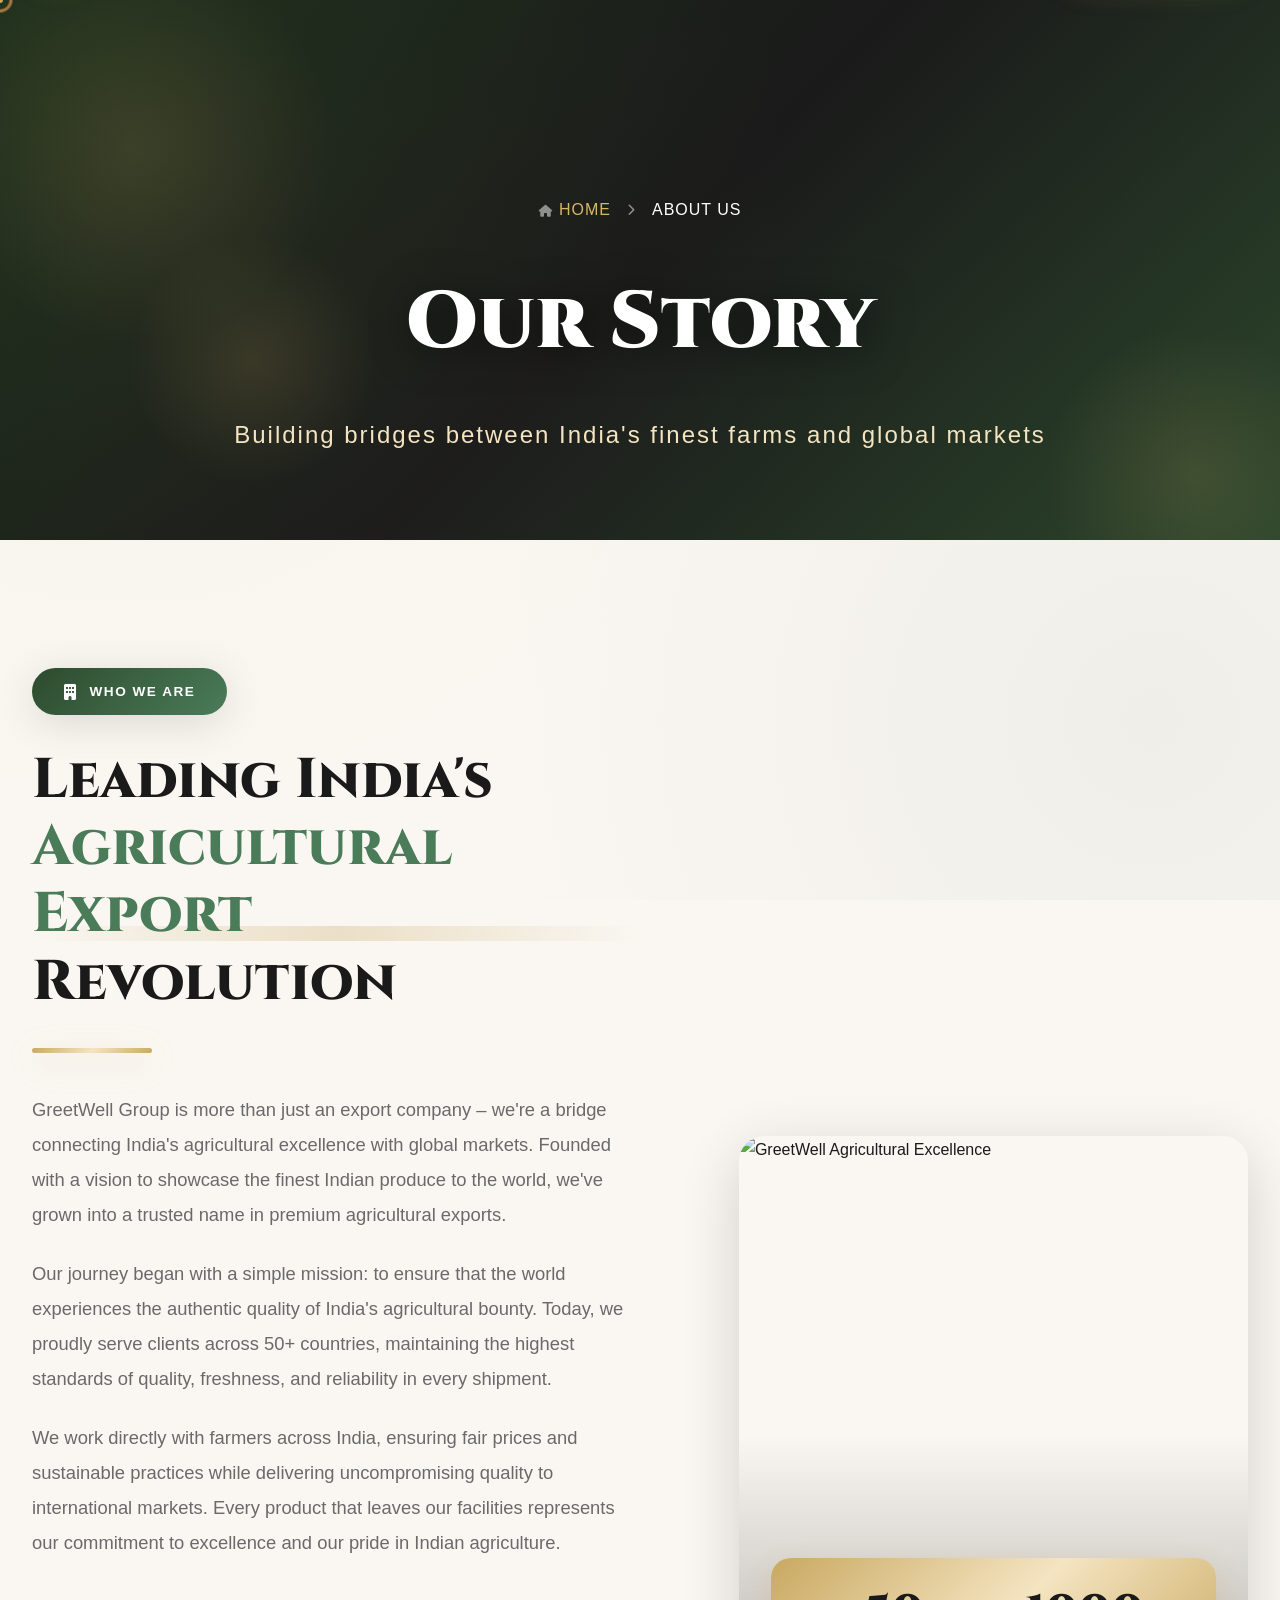
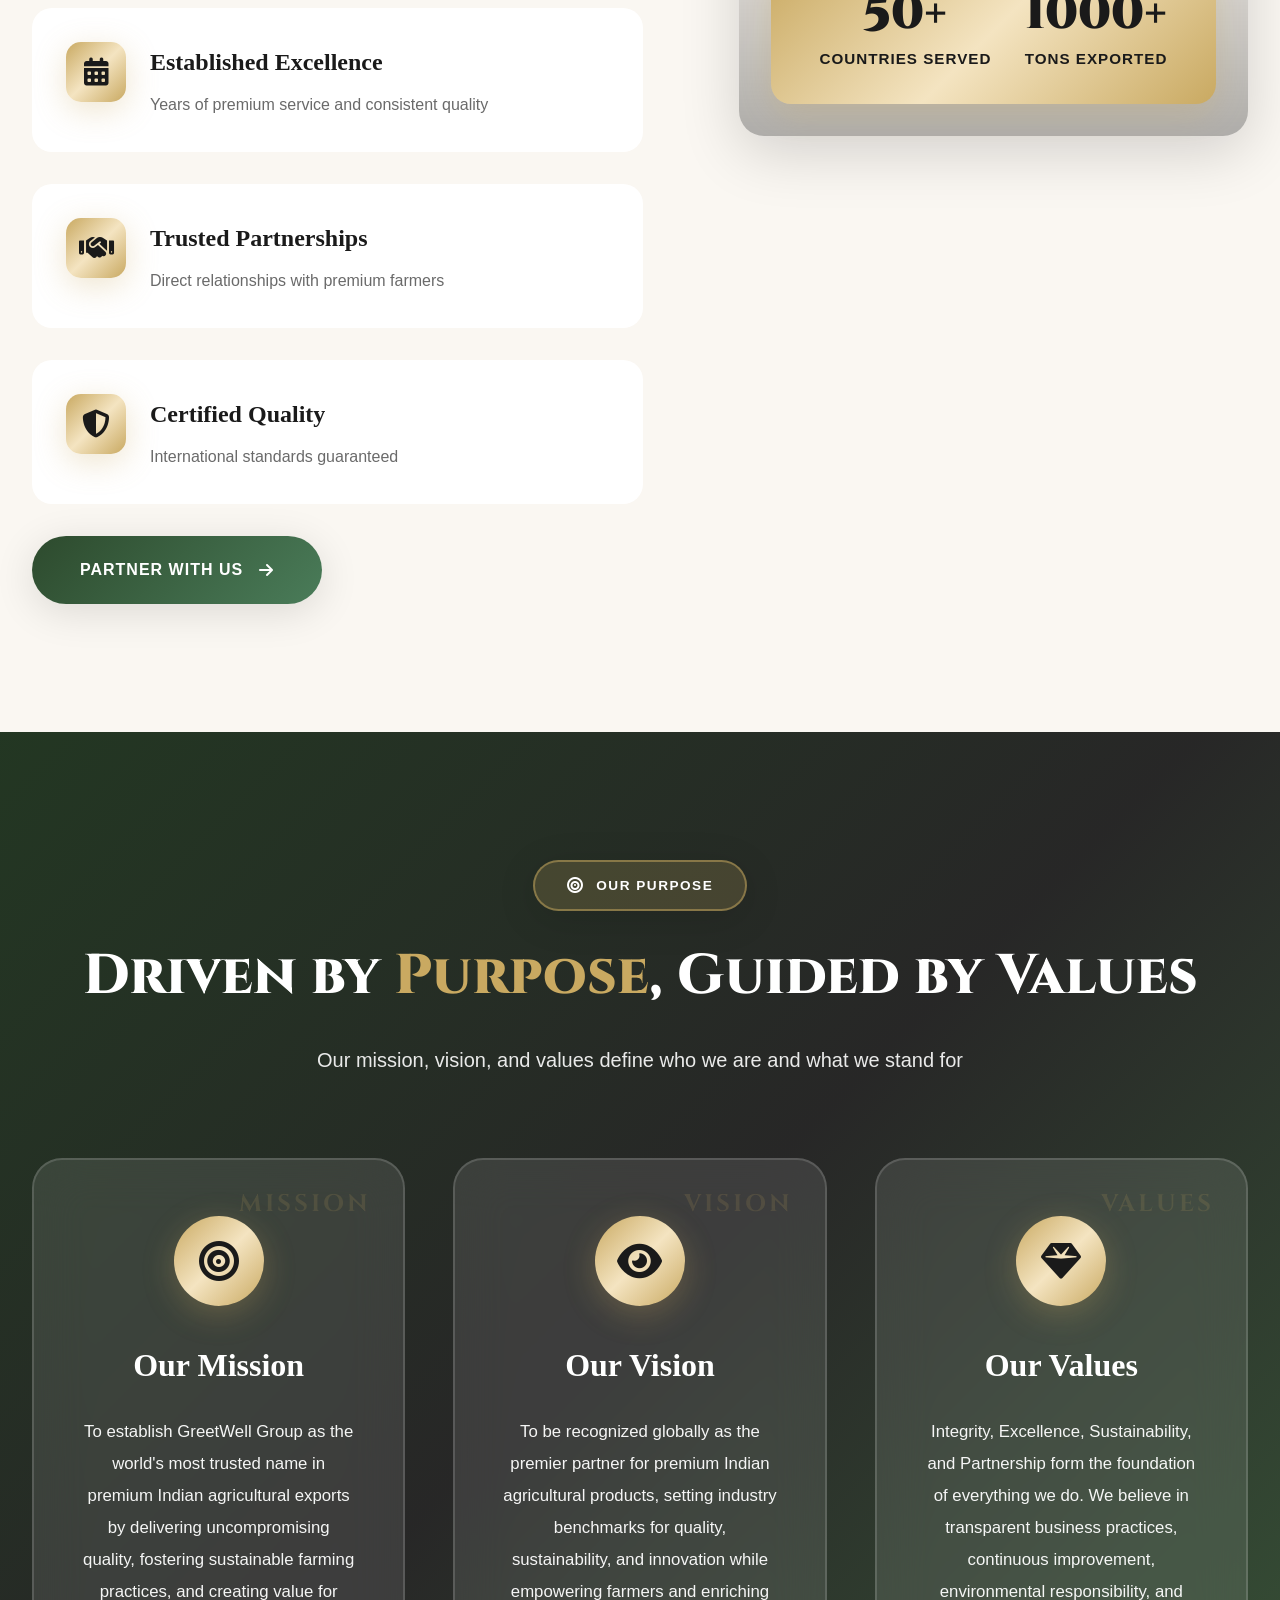
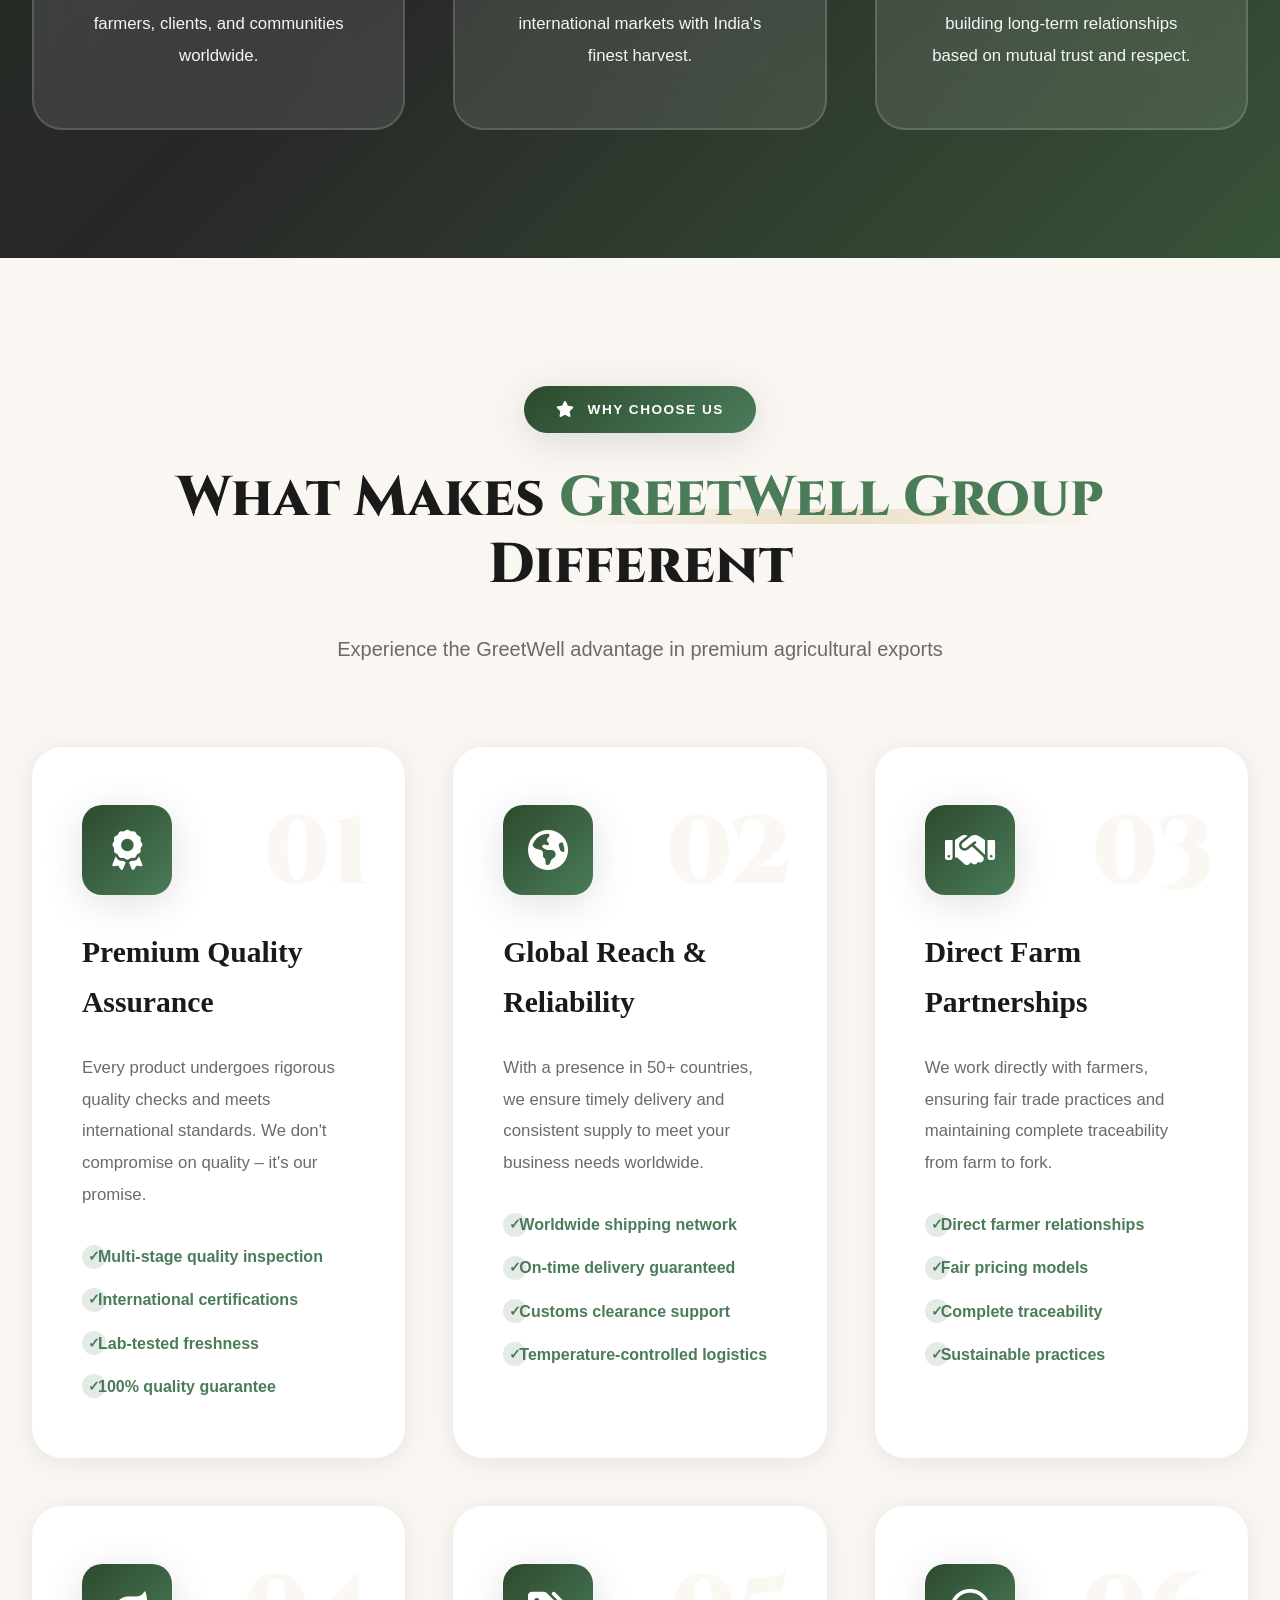
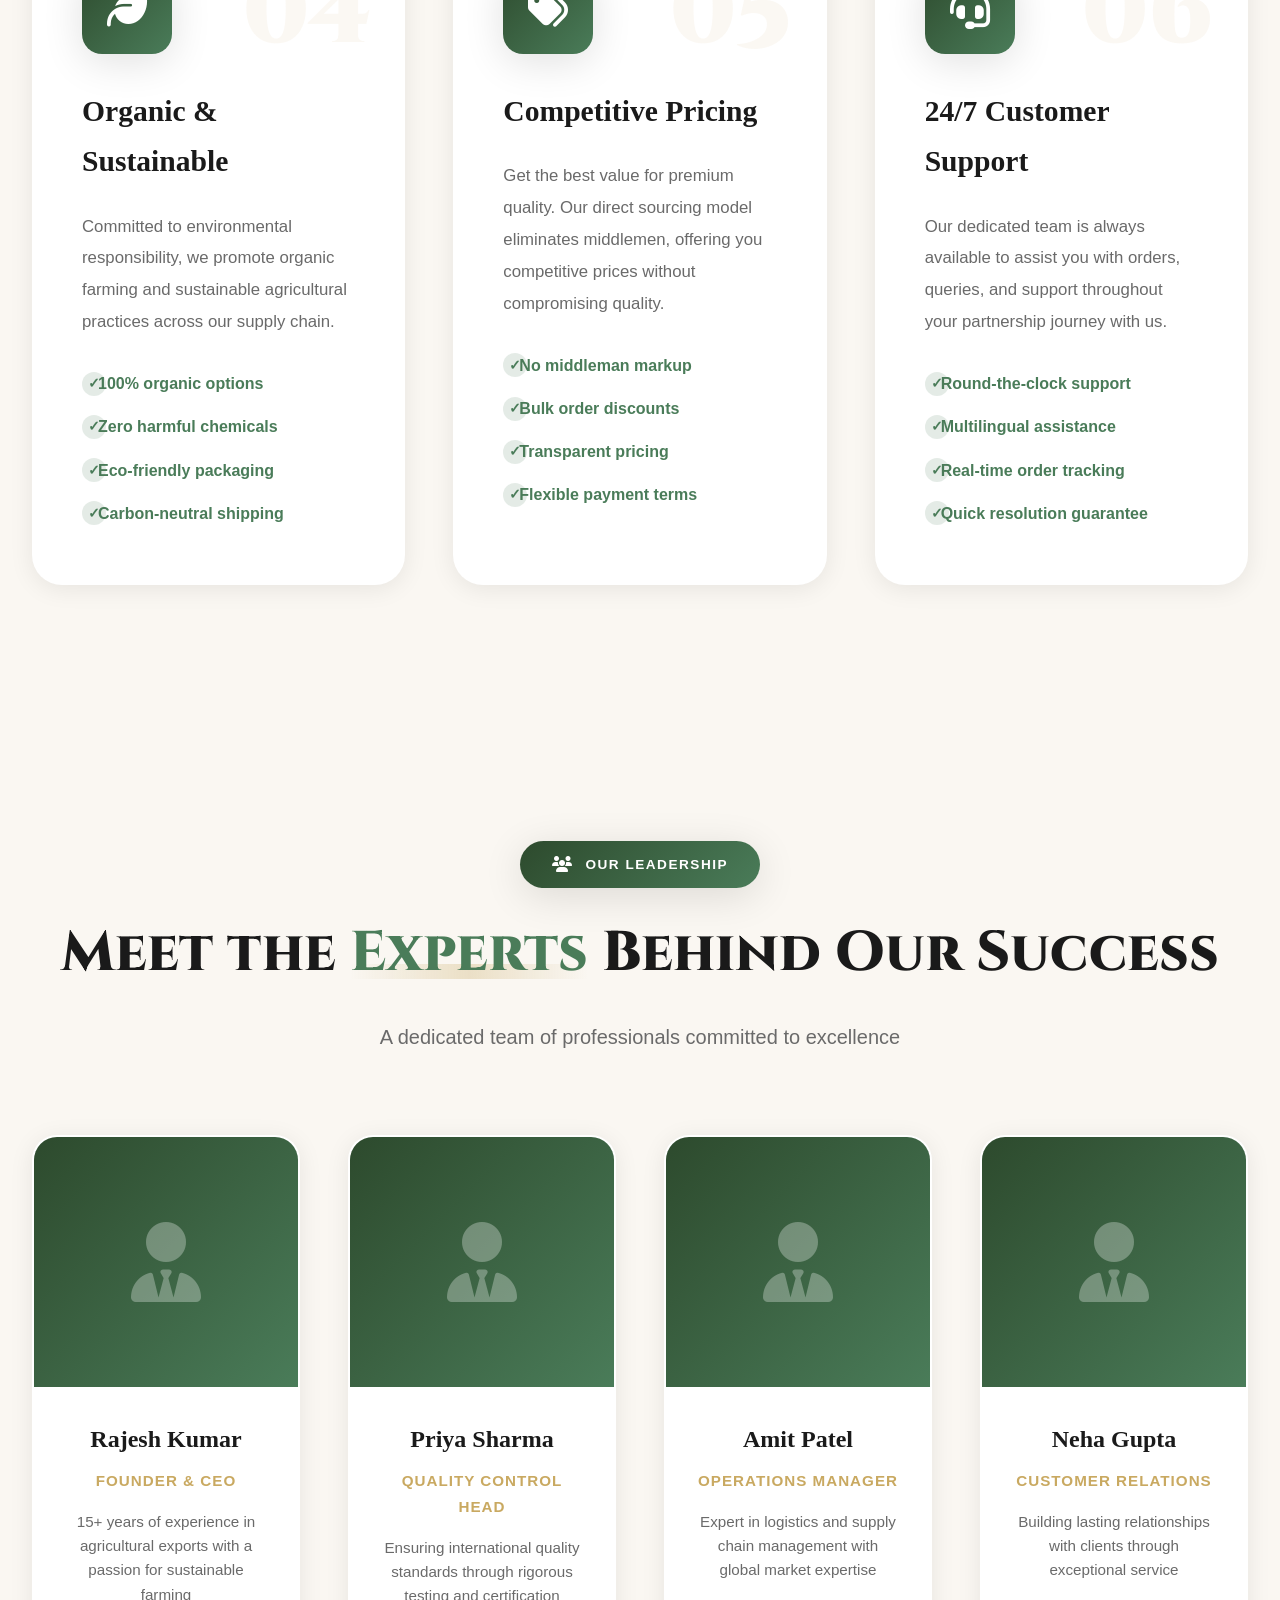
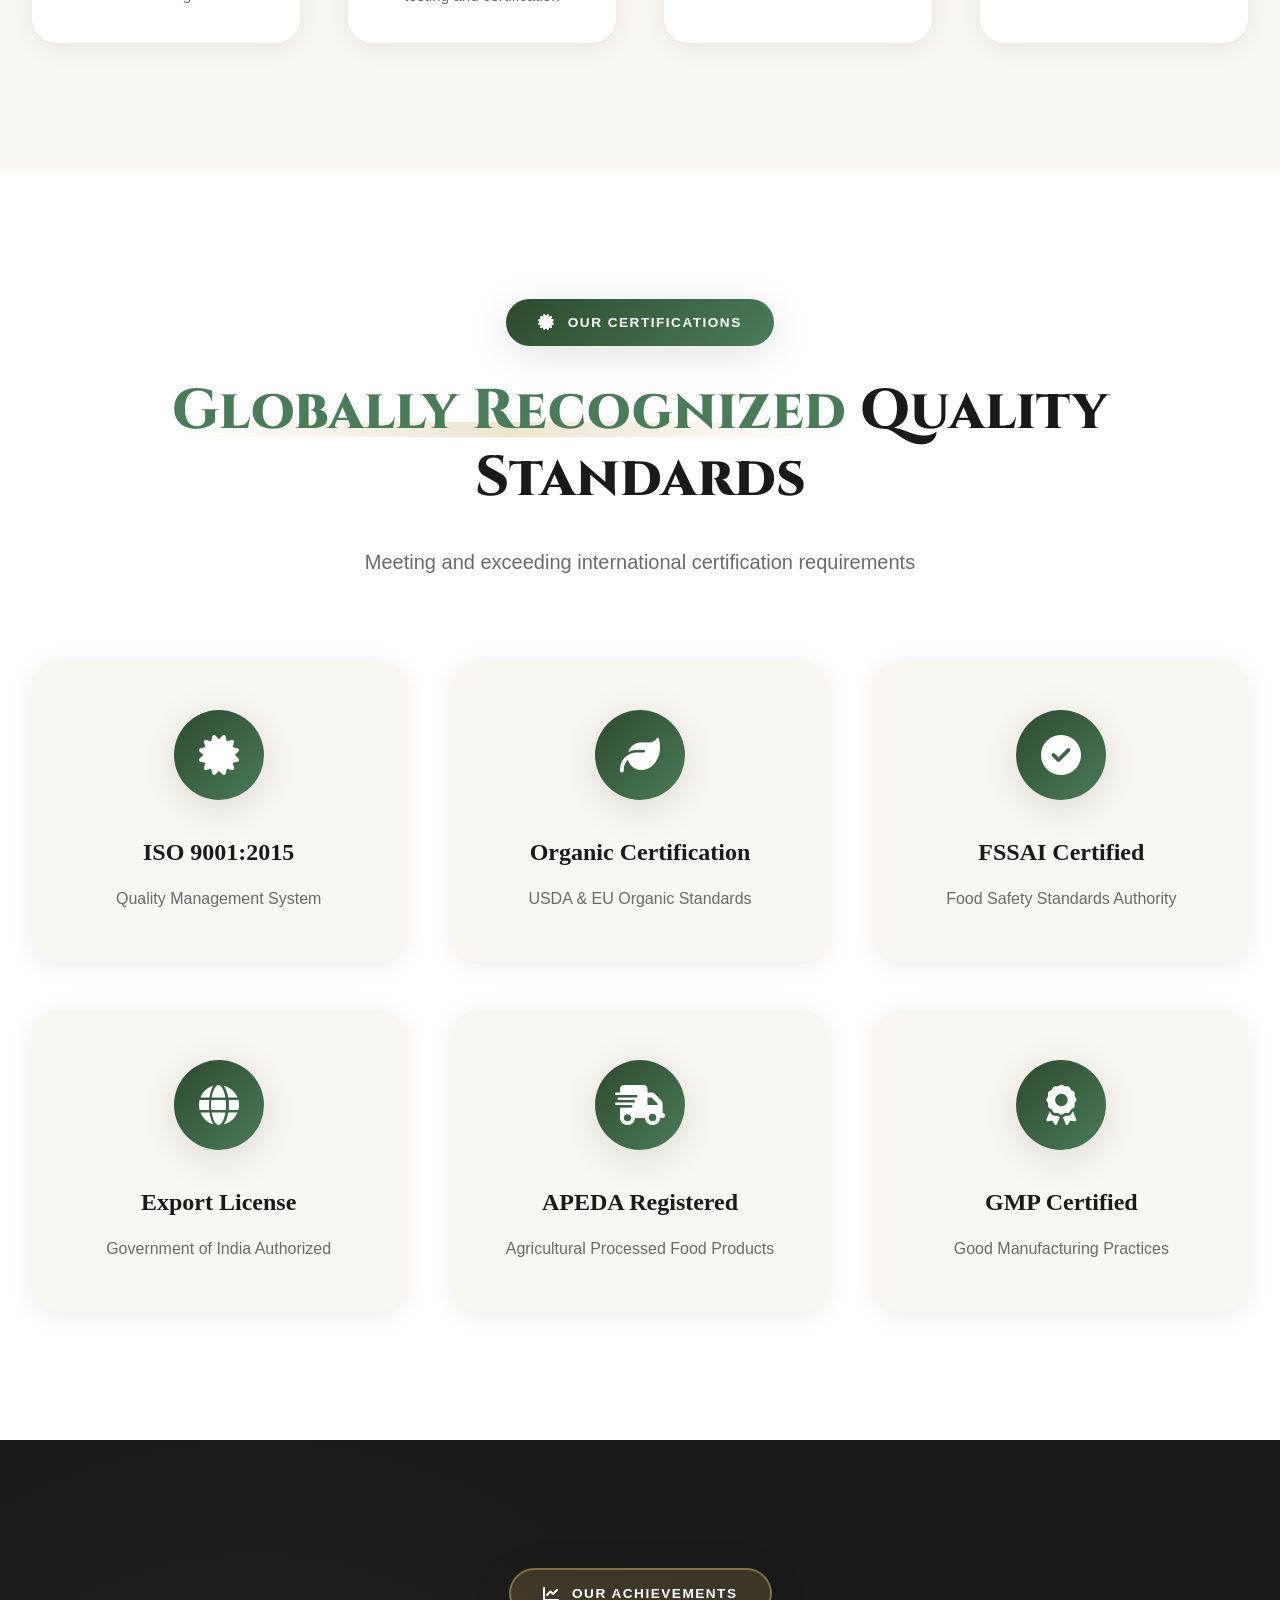
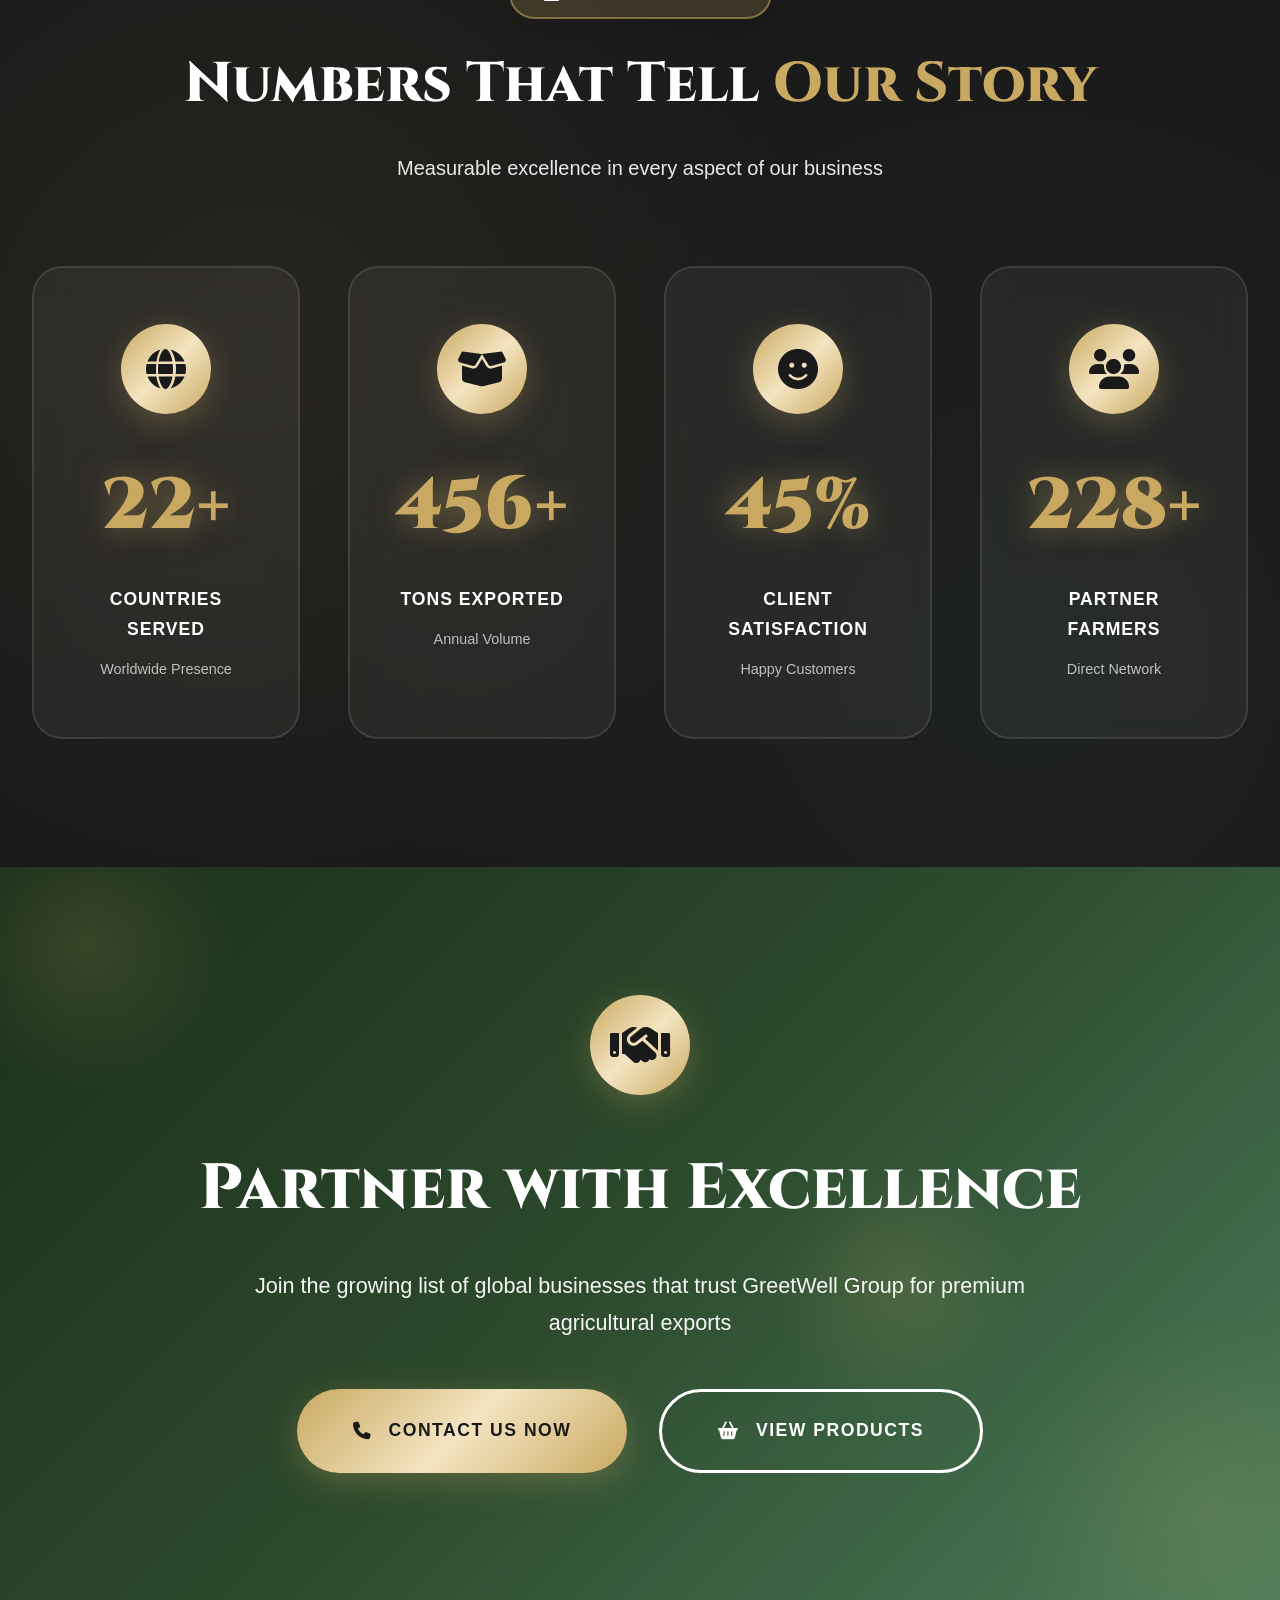
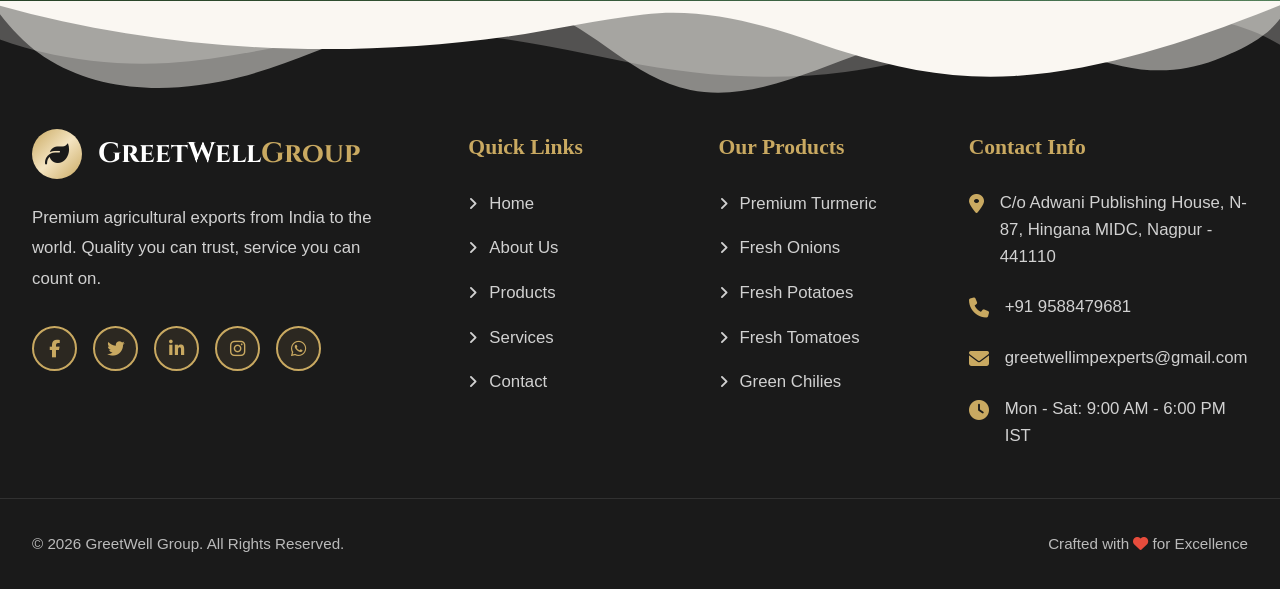
==== commit 978c31d9: "Update about.html" ====
--- a/about.html
+++ b/about.html
@@ -3,15 +3,30 @@
 <head>
     <meta charset="UTF-8">
     <meta name="viewport" content="width=device-width, initial-scale=1.0">
-    <title>About Us - GreetWell Group | Premium Agricultural Exports</title>
+    <meta name="description" content="Learn about GreetWell Group - India's premier agricultural export company delivering premium quality products worldwide since inception.">
+    <meta name="keywords" content="about greetwell, agricultural exports, indian exports, company profile, premium exports">
+    <title>About Us - GreetWell Group | Premium Agricultural Exports from India</title>
+    
+    <!-- Favicon -->
+    <link rel="icon" type="image/png" href="favicon.png">
+    
+    <!-- Stylesheets -->
     <link rel="stylesheet" href="style.css">
+    
+    <!-- Google Fonts -->
     <link rel="preconnect" href="https://fonts.googleapis.com">
     <link rel="preconnect" href="https://fonts.gstatic.com" crossorigin>
     <link href="https://fonts.googleapis.com/css2?family=Playfair+Display:wght@400;500;600;700;800;900&family=Cormorant+Garamond:wght@300;400;600;700&family=Montserrat:wght@300;400;500;600;700;800;900&family=Cinzel:wght@400;600;700;800;900&display=swap" rel="stylesheet">
+    
+    <!-- Font Awesome -->
     <link rel="stylesheet" href="https://cdnjs.cloudflare.com/ajax/libs/font-awesome/6.4.0/css/all.min.css">
+    
+    <!-- AOS Animation Library -->
+    <link href="https://unpkg.com/aos@2.3.1/dist/aos.css" rel="stylesheet">
 </head>
 <body>
-    <!-- Luxury Preloader -->
+
+    <!-- ========== LUXURY PRELOADER ========== -->
     <div class="luxury-preloader">
         <div class="preloader-inner">
             <div class="luxury-spinner">
@@ -30,11 +45,12 @@
         </div>
     </div>
 
-    <!-- Premium Navigation -->
+    <!-- ========== PREMIUM NAVIGATION ========== -->
     <nav class="luxury-navbar" id="navbar">
         <div class="navbar-background"></div>
         <div class="container">
             <div class="nav-wrapper">
+                <!-- Brand Logo -->
                 <div class="brand-logo">
                     <div class="logo-icon">
                         <i class="fas fa-leaf"></i>
@@ -45,6 +61,7 @@
                     </div>
                 </div>
                 
+                <!-- Navigation Menu -->
                 <ul class="luxury-nav-menu" id="navMenu">
                     <li><a href="index.html" class="nav-link">Home</a></li>
                     <li><a href="about.html" class="nav-link active">About Us</a></li>
@@ -53,6 +70,7 @@
                     <li><a href="contact.html" class="nav-link">Contact</a></li>
                 </ul>
                 
+                <!-- CTA Button -->
                 <div class="nav-actions">
                     <a href="contact.html" class="btn-gold-premium">
                         <span>Get Quote</span>
@@ -60,6 +78,7 @@
                     </a>
                 </div>
                 
+                <!-- Mobile Hamburger -->
                 <div class="luxury-hamburger" id="hamburger">
                     <span></span>
                     <span></span>
@@ -69,19 +88,26 @@
         </div>
     </nav>
 
-    <!-- Page Hero -->
+    <!-- ========== PAGE HERO ========== -->
     <section class="page-hero-luxury">
         <div class="hero-video-wrapper">
             <video autoplay muted loop playsinline class="hero-video-bg">
-                <source src="https://assets.mixkit.co/videos/preview/mixkit-agriculture-field-aerial-view-43546-large.mp4" type="video/mp4">
+                <source src="https://assets.mixkit.co/videos/preview/mixkit-person-holding-freshly-harvested-vegetables-43548-large.mp4" type="video/mp4">
             </video>
             <div class="hero-gradient-overlay"></div>
+        </div>
+        
+        <!-- Animated Background Elements -->
+        <div class="hero-bg-elements">
+            <div class="floating-element element-1"></div>
+            <div class="floating-element element-2"></div>
+            <div class="floating-element element-3"></div>
         </div>
         
         <div class="container">
             <div class="page-hero-content" data-aos="fade-up">
                 <div class="breadcrumb-luxury">
-                    <a href="index.html">Home</a>
+                    <a href="index.html"><i class="fas fa-home"></i> Home</a>
                     <i class="fas fa-chevron-right"></i>
                     <span>About Us</span>
                 </div>
@@ -91,10 +117,12 @@
         </div>
     </section>
 
-    <!-- Company Overview -->
+    <!-- ========== COMPANY OVERVIEW ========== -->
     <section class="company-overview-luxury">
+        <div class="section-bg-pattern"></div>
         <div class="container">
             <div class="overview-luxury-grid">
+                <!-- Content -->
                 <div class="overview-content" data-aos="fade-right">
                     <div class="section-label">
                         <i class="fas fa-building"></i>
@@ -117,6 +145,13 @@
                         maintaining the highest standards of quality, freshness, and reliability in every shipment.
                     </p>
                     
+                    <p class="luxury-paragraph">
+                        We work directly with farmers across India, ensuring fair prices and sustainable practices 
+                        while delivering uncompromising quality to international markets. Every product that leaves 
+                        our facilities represents our commitment to excellence and our pride in Indian agriculture.
+                    </p>
+                    
+                    <!-- Company Highlights -->
                     <div class="company-highlights">
                         <div class="highlight-item">
                             <div class="highlight-icon">
@@ -124,18 +159,20 @@
                             </div>
                             <div class="highlight-text">
                                 <h4>Established Excellence</h4>
-                                <p>10+ years of premium service</p>
-                            </div>
-                        </div>
+                                <p>Years of premium service and consistent quality</p>
+                            </div>
+                        </div>
+                        
                         <div class="highlight-item">
                             <div class="highlight-icon">
                                 <i class="fas fa-handshake"></i>
                             </div>
                             <div class="highlight-text">
                                 <h4>Trusted Partnerships</h4>
-                                <p>Direct relationships with farmers</p>
-                            </div>
-                        </div>
+                                <p>Direct relationships with premium farmers</p>
+                            </div>
+                        </div>
+                        
                         <div class="highlight-item">
                             <div class="highlight-icon">
                                 <i class="fas fa-shield-alt"></i>
@@ -146,13 +183,21 @@
                             </div>
                         </div>
                     </div>
-                </div>
-                
+                    
+                    <a href="contact.html" class="btn-luxury-primary">
+                        <span>Partner With Us</span>
+                        <i class="fas fa-arrow-right"></i>
+                    </a>
+                </div>
+                
+                <!-- Visual -->
                 <div class="overview-visual" data-aos="fade-left">
                     <div class="overview-image-main">
-                        <img src="https://images.unsplash.com/photo-1500076656116-558758c991c1?w=800&q=80" alt="Agricultural Excellence">
+                        <img src="https://images.unsplash.com/photo-1500076656116-558758c991c1?w=800&q=80" alt="GreetWell Agricultural Excellence">
                         <div class="image-overlay"></div>
                     </div>
+                    
+                    <!-- Floating Stats -->
                     <div class="overview-stats-float">
                         <div class="stat-float-item">
                             <h3>50+</h3>
@@ -168,7 +213,7 @@
         </div>
     </section>
 
-    <!-- Mission & Vision -->
+    <!-- ========== MISSION & VISION ========== -->
     <section class="mission-vision-luxury">
         <div class="section-video-bg">
             <video autoplay muted loop playsinline>
@@ -178,20 +223,35 @@
         </div>
         
         <div class="container">
+            <div class="section-header-luxury" data-aos="fade-up">
+                <div class="section-label light">
+                    <i class="fas fa-bullseye"></i>
+                    <span>Our Purpose</span>
+                </div>
+                <h2 class="section-heading-luxury light">
+                    Driven by <span class="gold-highlight">Purpose</span>, Guided by Values
+                </h2>
+                <p class="section-description light">
+                    Our mission, vision, and values define who we are and what we stand for
+                </p>
+            </div>
+            
             <div class="mission-vision-grid">
+                <!-- Mission -->
                 <div class="mission-box" data-aos="fade-up" data-aos-delay="0">
                     <div class="mv-icon-luxury">
                         <i class="fas fa-bullseye"></i>
                     </div>
                     <h3>Our Mission</h3>
                     <p>
-                        To establish GreetWell Group as the world's most trusted name in premium Indian agricultural exports 
-                        by delivering uncompromising quality, fostering sustainable farming practices, and creating value 
-                        for farmers, clients, and communities worldwide.
+                        To establish GreetWell Group as the world's most trusted name in premium Indian agricultural 
+                        exports by delivering uncompromising quality, fostering sustainable farming practices, and 
+                        creating value for farmers, clients, and communities worldwide.
                     </p>
                     <div class="mv-decoration">MISSION</div>
                 </div>
                 
+                <!-- Vision -->
                 <div class="mission-box" data-aos="fade-up" data-aos-delay="200">
                     <div class="mv-icon-luxury">
                         <i class="fas fa-eye"></i>
@@ -205,6 +265,7 @@
                     <div class="mv-decoration">VISION</div>
                 </div>
                 
+                <!-- Values -->
                 <div class="mission-box" data-aos="fade-up" data-aos-delay="400">
                     <div class="mv-icon-luxury">
                         <i class="fas fa-gem"></i>
@@ -221,7 +282,153 @@
         </div>
     </section>
 
-    <!-- Our Team -->
+    <!-- ========== WHY CHOOSE US ========== -->
+    <section class="why-choose-ultimate">
+        <div class="container">
+            <div class="section-header-luxury" data-aos="fade-up">
+                <div class="section-label">
+                    <i class="fas fa-star"></i>
+                    <span>Why Choose Us</span>
+                </div>
+                <h2 class="section-heading-luxury">
+                    What Makes <span class="heading-highlight">GreetWell Group</span> Different
+                </h2>
+                <p class="section-description">
+                    Experience the GreetWell advantage in premium agricultural exports
+                </p>
+            </div>
+            
+            <div class="why-grid-ultimate">
+                <!-- Card 1 -->
+                <div class="why-card-ultimate" data-aos="fade-up" data-aos-delay="0">
+                    <div class="why-number-bg">01</div>
+                    <div class="why-icon-container">
+                        <div class="why-icon">
+                            <i class="fas fa-award"></i>
+                        </div>
+                    </div>
+                    <h3>Premium Quality Assurance</h3>
+                    <p>
+                        Every product undergoes rigorous quality checks and meets international standards. 
+                        We don't compromise on quality – it's our promise.
+                    </p>
+                    <ul class="why-points">
+                        <li>Multi-stage quality inspection</li>
+                        <li>International certifications</li>
+                        <li>Lab-tested freshness</li>
+                        <li>100% quality guarantee</li>
+                    </ul>
+                </div>
+                
+                <!-- Card 2 -->
+                <div class="why-card-ultimate" data-aos="fade-up" data-aos-delay="100">
+                    <div class="why-number-bg">02</div>
+                    <div class="why-icon-container">
+                        <div class="why-icon">
+                            <i class="fas fa-globe-americas"></i>
+                        </div>
+                    </div>
+                    <h3>Global Reach & Reliability</h3>
+                    <p>
+                        With a presence in 50+ countries, we ensure timely delivery and consistent supply 
+                        to meet your business needs worldwide.
+                    </p>
+                    <ul class="why-points">
+                        <li>Worldwide shipping network</li>
+                        <li>On-time delivery guaranteed</li>
+                        <li>Customs clearance support</li>
+                        <li>Temperature-controlled logistics</li>
+                    </ul>
+                </div>
+                
+                <!-- Card 3 -->
+                <div class="why-card-ultimate" data-aos="fade-up" data-aos-delay="200">
+                    <div class="why-number-bg">03</div>
+                    <div class="why-icon-container">
+                        <div class="why-icon">
+                            <i class="fas fa-handshake"></i>
+                        </div>
+                    </div>
+                    <h3>Direct Farm Partnerships</h3>
+                    <p>
+                        We work directly with farmers, ensuring fair trade practices and maintaining 
+                        complete traceability from farm to fork.
+                    </p>
+                    <ul class="why-points">
+                        <li>Direct farmer relationships</li>
+                        <li>Fair pricing models</li>
+                        <li>Complete traceability</li>
+                        <li>Sustainable practices</li>
+                    </ul>
+                </div>
+                
+                <!-- Card 4 -->
+                <div class="why-card-ultimate" data-aos="fade-up" data-aos-delay="300">
+                    <div class="why-number-bg">04</div>
+                    <div class="why-icon-container">
+                        <div class="why-icon">
+                            <i class="fas fa-leaf"></i>
+                        </div>
+                    </div>
+                    <h3>Organic & Sustainable</h3>
+                    <p>
+                        Committed to environmental responsibility, we promote organic farming and 
+                        sustainable agricultural practices across our supply chain.
+                    </p>
+                    <ul class="why-points">
+                        <li>100% organic options</li>
+                        <li>Zero harmful chemicals</li>
+                        <li>Eco-friendly packaging</li>
+                        <li>Carbon-neutral shipping</li>
+                    </ul>
+                </div>
+                
+                <!-- Card 5 -->
+                <div class="why-card-ultimate" data-aos="fade-up" data-aos-delay="400">
+                    <div class="why-number-bg">05</div>
+                    <div class="why-icon-container">
+                        <div class="why-icon">
+                            <i class="fas fa-tags"></i>
+                        </div>
+                    </div>
+                    <h3>Competitive Pricing</h3>
+                    <p>
+                        Get the best value for premium quality. Our direct sourcing model eliminates 
+                        middlemen, offering you competitive prices without compromising quality.
+                    </p>
+                    <ul class="why-points">
+                        <li>No middleman markup</li>
+                        <li>Bulk order discounts</li>
+                        <li>Transparent pricing</li>
+                        <li>Flexible payment terms</li>
+                    </ul>
+                </div>
+                
+                <!-- Card 6 -->
+                <div class="why-card-ultimate" data-aos="fade-up" data-aos-delay="500">
+                    <div class="why-number-bg">06</div>
+                    <div class="why-icon-container">
+                        <div class="why-icon">
+                            <i class="fas fa-headset"></i>
+                        </div>
+                    </div>
+                    <h3>24/7 Customer Support</h3>
+                    <p>
+                        Our dedicated team is always available to assist you with orders, queries, 
+                        and support throughout your partnership journey with us.
+                    </p>
+                    <ul class="why-points">
+                        <li>Round-the-clock support</li>
+                        <li>Multilingual assistance</li>
+                        <li>Real-time order tracking</li>
+                        <li>Quick resolution guarantee</li>
+                    </ul>
+                </div>
+            </div>
+        </div>
+    </section>
+
+    <!-- ========== OUR TEAM ========== -->
     <section class="team-luxury-section">
         <div class="container">
             <div class="section-header-luxury" data-aos="fade-up">
@@ -238,6 +445,7 @@
             </div>
             
             <div class="team-luxury-grid">
+                <!-- Team Member 1 -->
                 <div class="team-member-card" data-aos="fade-up" data-aos-delay="0">
                     <div class="team-member-image">
                         <div class="member-avatar">
@@ -245,8 +453,8 @@
                         </div>
                         <div class="member-overlay">
                             <div class="member-social">
-                                <a href="#"><i class="fab fa-linkedin-in"></i></a>
-                                <a href="#"><i class="fas fa-envelope"></i></a>
+                                <a href="#" aria-label="LinkedIn"><i class="fab fa-linkedin-in"></i></a>
+                                <a href="#" aria-label="Email"><i class="fas fa-envelope"></i></a>
                             </div>
                         </div>
                     </div>
@@ -259,6 +467,7 @@
                     </div>
                 </div>
                 
+                <!-- Team Member 2 -->
                 <div class="team-member-card" data-aos="fade-up" data-aos-delay="100">
                     <div class="team-member-image">
                         <div class="member-avatar">
@@ -266,8 +475,8 @@
                         </div>
                         <div class="member-overlay">
                             <div class="member-social">
-                                <a href="#"><i class="fab fa-linkedin-in"></i></a>
-                                <a href="#"><i class="fas fa-envelope"></i></a>
+                                <a href="#" aria-label="LinkedIn"><i class="fab fa-linkedin-in"></i></a>
+                                <a href="#" aria-label="Email"><i class="fas fa-envelope"></i></a>
                             </div>
                         </div>
                     </div>
@@ -280,6 +489,7 @@
                     </div>
                 </div>
                 
+                <!-- Team Member 3 -->
                 <div class="team-member-card" data-aos="fade-up" data-aos-delay="200">
                     <div class="team-member-image">
                         <div class="member-avatar">
@@ -287,8 +497,8 @@
                         </div>
                         <div class="member-overlay">
                             <div class="member-social">
-                                <a href="#"><i class="fab fa-linkedin-in"></i></a>
-                                <a href="#"><i class="fas fa-envelope"></i></a>
+                                <a href="#" aria-label="LinkedIn"><i class="fab fa-linkedin-in"></i></a>
+                                <a href="#" aria-label="Email"><i class="fas fa-envelope"></i></a>
                             </div>
                         </div>
                     </div>
@@ -301,6 +511,7 @@
                     </div>
                 </div>
                 
+                <!-- Team Member 4 -->
                 <div class="team-member-card" data-aos="fade-up" data-aos-delay="300">
                     <div class="team-member-image">
                         <div class="member-avatar">
@@ -308,8 +519,8 @@
                         </div>
                         <div class="member-overlay">
                             <div class="member-social">
-                                <a href="#"><i class="fab fa-linkedin-in"></i></a>
-                                <a href="#"><i class="fas fa-envelope"></i></a>
+                                <a href="#" aria-label="LinkedIn"><i class="fab fa-linkedin-in"></i></a>
+                                <a href="#" aria-label="Email"><i class="fas fa-envelope"></i></a>
                             </div>
                         </div>
                     </div>
@@ -325,7 +536,7 @@
         </div>
     </section>
 
-    <!-- Certifications -->
+    <!-- ========== CERTIFICATIONS ========== -->
     <section class="certifications-luxury">
         <div class="container">
             <div class="section-header-luxury" data-aos="fade-up">
@@ -342,6 +553,7 @@
             </div>
             
             <div class="certifications-grid">
+                <!-- Certification 1 -->
                 <div class="cert-card" data-aos="zoom-in" data-aos-delay="0">
                     <div class="cert-icon">
                         <i class="fas fa-certificate"></i>
@@ -350,6 +562,7 @@
                     <p>Quality Management System</p>
                 </div>
                 
+                <!-- Certification 2 -->
                 <div class="cert-card" data-aos="zoom-in" data-aos-delay="100">
                     <div class="cert-icon">
                         <i class="fas fa-leaf"></i>
@@ -358,6 +571,7 @@
                     <p>USDA & EU Organic Standards</p>
                 </div>
                 
+                <!-- Certification 3 -->
                 <div class="cert-card" data-aos="zoom-in" data-aos-delay="200">
                     <div class="cert-icon">
                         <i class="fas fa-check-circle"></i>
@@ -366,6 +580,7 @@
                     <p>Food Safety Standards Authority</p>
                 </div>
                 
+                <!-- Certification 4 -->
                 <div class="cert-card" data-aos="zoom-in" data-aos-delay="300">
                     <div class="cert-icon">
                         <i class="fas fa-globe"></i>
@@ -374,6 +589,7 @@
                     <p>Government of India Authorized</p>
                 </div>
                 
+                <!-- Certification 5 -->
                 <div class="cert-card" data-aos="zoom-in" data-aos-delay="400">
                     <div class="cert-icon">
                         <i class="fas fa-shipping-fast"></i>
@@ -382,6 +598,7 @@
                     <p>Agricultural Processed Food Products</p>
                 </div>
                 
+                <!-- Certification 6 -->
                 <div class="cert-card" data-aos="zoom-in" data-aos-delay="500">
                     <div class="cert-icon">
                         <i class="fas fa-award"></i>
@@ -393,7 +610,68 @@
         </div>
     </section>
 
-    <!-- CTA Section -->
+    <!-- ========== STATS SECTION ========== -->
+    <section class="luxury-stats-section">
+        <div class="stats-bg-pattern"></div>
+        <div class="container">
+            <div class="section-header-luxury" data-aos="fade-up">
+                <div class="section-label light">
+                    <i class="fas fa-chart-line"></i>
+                    <span>Our Achievements</span>
+                </div>
+                <h2 class="section-heading-luxury light">
+                    Numbers That Tell <span class="gold-highlight">Our Story</span>
+                </h2>
+                <p class="section-description light">
+                    Measurable excellence in every aspect of our business
+                </p>
+            </div>
+            
+            <div class="luxury-stats-grid">
+                <!-- Stat 1 -->
+                <div class="luxury-stat-card" data-aos="fade-up" data-aos-delay="0">
+                    <div class="stat-icon-luxury">
+                        <i class="fas fa-globe"></i>
+                    </div>
+                    <h3 class="stat-number-luxury">50+</h3>
+                    <p class="stat-title">Countries Served</p>
+                    <p class="stat-subtitle">Worldwide Presence</p>
+                </div>
+                
+                <!-- Stat 2 -->
+                <div class="luxury-stat-card" data-aos="fade-up" data-aos-delay="100">
+                    <div class="stat-icon-luxury">
+                        <i class="fas fa-box-open"></i>
+                    </div>
+                    <h3 class="stat-number-luxury">1000+</h3>
+                    <p class="stat-title">Tons Exported</p>
+                    <p class="stat-subtitle">Annual Volume</p>
+                </div>
+                
+                <!-- Stat 3 -->
+                <div class="luxury-stat-card" data-aos="fade-up" data-aos-delay="200">
+                    <div class="stat-icon-luxury">
+                        <i class="fas fa-smile"></i>
+                    </div>
+                    <h3 class="stat-number-luxury">99%</h3>
+                    <p class="stat-title">Client Satisfaction</p>
+                    <p class="stat-subtitle">Happy Customers</p>
+                </div>
+                
+                <!-- Stat 4 -->
+                <div class="luxury-stat-card" data-aos="fade-up" data-aos-delay="300">
+                    <div class="stat-icon-luxury">
+                        <i class="fas fa-users"></i>
+                    </div>
+                    <h3 class="stat-number-luxury">500+</h3>
+                    <p class="stat-title">Partner Farmers</p>
+                    <p class="stat-subtitle">Direct Network</p>
+                </div>
+            </div>
+        </div>
+    </section>
+
+    <!-- ========== CTA SECTION ========== -->
     <section class="ultimate-cta-section">
         <div class="cta-luxury-bg">
             <div class="cta-shape shape-1"></div>
@@ -423,7 +701,7 @@
         </div>
     </section>
 
-    <!-- Ultimate Footer -->
+    <!-- ========== ULTIMATE FOOTER ========== -->
     <footer class="ultimate-footer">
         <div class="footer-wave">
             <svg viewBox="0 0 1200 120" preserveAspectRatio="none">
@@ -436,6 +714,7 @@
         <div class="footer-main">
             <div class="container">
                 <div class="footer-luxury-grid">
+                    <!-- Brand Column -->
                     <div class="footer-col-brand">
                         <div class="footer-brand-logo">
                             <div class="footer-logo-icon">
@@ -448,14 +727,15 @@
                             service you can count on.
                         </p>
                         <div class="footer-social-luxury">
-                            <a href="#" class="social-link-luxury"><i class="fab fa-facebook-f"></i></a>
-                            <a href="#" class="social-link-luxury"><i class="fab fa-twitter"></i></a>
-                            <a href="#" class="social-link-luxury"><i class="fab fa-linkedin-in"></i></a>
-                            <a href="#" class="social-link-luxury"><i class="fab fa-instagram"></i></a>
-                            <a href="#" class="social-link-luxury"><i class="fab fa-whatsapp"></i></a>
+                            <a href="#" class="social-link-luxury" aria-label="Facebook"><i class="fab fa-facebook-f"></i></a>
+                            <a href="#" class="social-link-luxury" aria-label="Twitter"><i class="fab fa-twitter"></i></a>
+                            <a href="#" class="social-link-luxury" aria-label="LinkedIn"><i class="fab fa-linkedin-in"></i></a>
+                            <a href="#" class="social-link-luxury" aria-label="Instagram"><i class="fab fa-instagram"></i></a>
+                            <a href="#" class="social-link-luxury" aria-label="WhatsApp"><i class="fab fa-whatsapp"></i></a>
                         </div>
                     </div>
                     
+                    <!-- Quick Links -->
                     <div class="footer-col-links">
                         <h4>Quick Links</h4>
                         <ul>
@@ -467,6 +747,7 @@
                         </ul>
                     </div>
                     
+                    <!-- Products -->
                     <div class="footer-col-links">
                         <h4>Our Products</h4>
                         <ul>
@@ -478,6 +759,7 @@
                         </ul>
                     </div>
                     
+                    <!-- Contact Info -->
                     <div class="footer-col-contact">
                         <h4>Contact Info</h4>
                         <ul class="footer-contact-list">
@@ -506,20 +788,24 @@
         <div class="footer-bottom-luxury">
             <div class="container">
                 <div class="footer-bottom-content">
-                    <p>&copy; 2025 GreetWell Group. All Rights Reserved.</p>
+                    <p>&copy; <span class="current-year">2025</span> GreetWell Group. All Rights Reserved.</p>
                     <p class="footer-love">Crafted with <i class="fas fa-heart"></i> for Excellence</p>
                 </div>
             </div>
         </div>
     </footer>
 
-    <!-- Scroll to Top Luxury -->
-    <button class="scroll-top-luxury" id="scrollTop">
+    <!-- ========== SCROLL TO TOP ========== -->
+    <button class="scroll-top-luxury" id="scrollTop" aria-label="Scroll to top">
         <i class="fas fa-arrow-up"></i>
     </button>
 
-    <!-- AOS Library -->
+    <!-- ========== SCRIPTS ========== -->
+    <!-- AOS Animation Library -->
     <script src="https://unpkg.com/aos@2.3.1/dist/aos.js"></script>
+    
+    <!-- Custom JavaScript -->
     <script src="script.js"></script>
+
 </body>
 </html>
--- a/style.css
+++ b/style.css
@@ -1,9 +1,9 @@
-/* =====================================================
-   GREETWELL - AWARD-WINNING PREMIUM CSS
-   Masterpiece Design for Export Excellence
-   ===================================================== */
-
-/* ===== RESET & BASE ===== */
+/* ==========================================
+   GREETWELL GROUP - COMPLETE LUXURY CSS
+   All Pages Included (Home, About, Products, Services, Contact)
+   ========================================== */
+
+/* ========== RESET & BASE ========== */
 * {
     margin: 0;
     padding: 0;
@@ -11,27 +11,53 @@
 }
 
 :root {
-    /* Premium Color Palette */
-    --gold-primary: #C9A961;
-    --gold-dark: #A68948;
-    --gold-light: #E5D4A6;
-    --charcoal: #1C1C1E;
-    --charcoal-light: #2C2C2E;
-    --warm-white: #FAF8F5;
-    --cream: #F5F1E8;
-    --accent-green: #2D5016;
-    --accent-copper: #B87333;
-
-    /* Typography - Premium Fonts */
+    /* Ultimate Luxury Color Palette */
+    --primary-dark: #1a2f1a;
+    --primary-green: #2d4a2d;
+    --accent-green: #4a7c59;
+    --forest-green: #3d5a45;
+    
+    --gold-primary: #c9a961;
+    --gold-light: #d4b76a;
+    --gold-dark: #b8954d;
+    --gold-metallic: #f4e4c1;
+    
+    --cream: #faf7f2;
+    --cream-dark: #f5f0e8;
+    --ivory: #fffff0;
+    
+    --charcoal: #1a1a1a;
+    --charcoal-light: #2d2d2d;
+    --slate: #4a4a4a;
+    --gray-text: #6a6a6a;
+    
+    --white: #ffffff;
+    --black: #000000;
+    
+    /* Premium Gradients */
+    --gradient-gold: linear-gradient(135deg, #c9a961 0%, #f4e4c1 50%, #c9a961 100%);
+    --gradient-green: linear-gradient(135deg, #2d4a2d 0%, #4a7c59 100%);
+    --gradient-dark: linear-gradient(135deg, #1a1a1a 0%, #2d2d2d 100%);
+    --gradient-luxury: linear-gradient(135deg, #1a2f1a 0%, #2d4a2d 50%, #4a7c59 100%);
+    --gradient-overlay: linear-gradient(135deg, rgba(26, 47, 26, 0.95) 0%, rgba(26, 26, 26, 0.92) 100%);
+    
+    /* Typography */
     --font-display: 'Cinzel', serif;
-    --font-heading: 'Libre Baskerville', serif;
-    --font-body: 'Raleway', sans-serif;
-    --font-accent: 'Philosopher', sans-serif;
-
-    /* Shadows & Effects */
-    --shadow-luxury: 0 20px 60px rgba(0, 0, 0, 0.3);
-    --shadow-elegant: 0 10px 40px rgba(201, 169, 97, 0.2);
-    --shadow-soft: 0 5px 25px rgba(0, 0, 0, 0.08);
+    --font-heading: 'Playfair Display', serif;
+    --font-body: 'Montserrat', sans-serif;
+    --font-accent: 'Cormorant Garamond', serif;
+    
+    /* Transitions */
+    --transition-ultra: all 0.6s cubic-bezier(0.19, 1, 0.22, 1);
+    --transition-smooth: all 0.4s cubic-bezier(0.4, 0, 0.2, 1);
+    --transition-bounce: all 0.5s cubic-bezier(0.68, -0.55, 0.265, 1.55);
+    
+    /* Shadows */
+    --shadow-soft: 0 4px 24px rgba(0, 0, 0, 0.08);
+    --shadow-medium: 0 8px 40px rgba(0, 0, 0, 0.12);
+    --shadow-heavy: 0 16px 60px rgba(0, 0, 0, 0.16);
+    --shadow-gold: 0 8px 32px rgba(201, 169, 97, 0.3);
+    --shadow-inset: inset 0 2px 8px rgba(0, 0, 0, 0.1);
 }
 
 html {
@@ -42,1115 +68,2205 @@
 body {
     font-family: var(--font-body);
     color: var(--charcoal);
-    background: var(--warm-white);
+    background: var(--cream);
     line-height: 1.7;
     overflow-x: hidden;
-    font-size: 17px;
-    letter-spacing: 0.3px;
-}
-
-/* ===== ELEGANT PRELOADER ===== */
-.elegant-preloader {
+    font-size: 16px;
+    -webkit-font-smoothing: antialiased;
+    -moz-osx-font-smoothing: grayscale;
+}
+
+.container {
+    max-width: 1400px;
+    margin: 0 auto;
+    padding: 0 3rem;
+}
+
+.container-wide {
+    max-width: 1600px;
+    margin: 0 auto;
+    padding: 0 3rem;
+}
+
+img {
+    max-width: 100%;
+    height: auto;
+    display: block;
+}
+
+a {
+    text-decoration: none;
+    color: inherit;
+    transition: var(--transition-smooth);
+}
+
+ul {
+    list-style: none;
+}
+
+.text-center {
+    text-align: center;
+}
+
+/* ========== LUXURY PRELOADER ========== */
+.luxury-preloader {
     position: fixed;
-    inset: 0;
-    background: var(--charcoal);
-    display: flex;
-    flex-direction: column;
-    justify-content: center;
-    align-items: center;
+    top: 0;
+    left: 0;
+    width: 100%;
+    height: 100%;
+    background: var(--gradient-dark);
+    display: flex;
+    align-items: center;
+    justify-content: center;
     z-index: 10000;
-    transition: opacity 0.8s, visibility 0.8s;
-}
-
-.elegant-preloader.hidden {
+    transition: opacity 0.8s ease, visibility 0.8s ease;
+}
+
+.luxury-preloader.fade-out {
     opacity: 0;
     visibility: hidden;
 }
 
-.preloader-ring {
+.preloader-inner {
+    text-align: center;
+}
+
+.luxury-spinner {
+    position: relative;
     width: 120px;
     height: 120px;
-    border: 3px solid rgba(201, 169, 97, 0.1);
-    border-top: 3px solid var(--gold-primary);
+    margin: 0 auto 2rem;
+}
+
+.spinner-ring {
+    position: absolute;
+    width: 100%;
+    height: 100%;
+    border: 3px solid transparent;
+    border-top-color: var(--gold-primary);
     border-radius: 50%;
-    animation: rotateRing 1.5s linear infinite;
-    margin-bottom: 30px;
-}
-
-@keyframes rotateRing {
+    animation: spinRing 1.5s cubic-bezier(0.5, 0, 0.5, 1) infinite;
+}
+
+.spinner-ring:nth-child(2) {
+    border-top-color: var(--gold-light);
+    animation-delay: -0.5s;
+    width: 85%;
+    height: 85%;
+    top: 7.5%;
+    left: 7.5%;
+}
+
+.spinner-ring:nth-child(3) {
+    border-top-color: var(--gold-metallic);
+    animation-delay: -1s;
+    width: 70%;
+    height: 70%;
+    top: 15%;
+    left: 15%;
+}
+
+@keyframes spinRing {
+    0% { transform: rotate(0deg); }
     100% { transform: rotate(360deg); }
 }
 
-.preloader-logo {
+.preloader-brand {
     font-family: var(--font-display);
-    font-size: 48px;
+    font-size: 2.5rem;
+    color: var(--white);
+    margin-bottom: 1rem;
+    display: flex;
+    align-items: center;
+    justify-content: center;
+    gap: 1rem;
+    animation: fadeInUp 0.8s ease;
+}
+
+.preloader-brand i {
+    color: var(--gold-primary);
+    font-size: 2rem;
+}
+
+.preloader-brand span {
+    color: var(--gold-primary);
+}
+
+.preloader-tagline {
+    color: var(--gold-light);
+    font-size: 1rem;
+    letter-spacing: 2px;
+    text-transform: uppercase;
+    margin-bottom: 2rem;
+    animation: fadeInUp 1s ease;
+}
+
+.loading-bar {
+    width: 250px;
+    height: 3px;
+    background: rgba(255, 255, 255, 0.1);
+    border-radius: 10px;
+    overflow: hidden;
+    margin: 0 auto;
+}
+
+.loading-progress {
+    height: 100%;
+    background: var(--gradient-gold);
+    width: 0%;
+    transition: width 0.3s ease;
+}
+
+/* ========== LUXURY NAVBAR ========== */
+.luxury-navbar {
+    position: fixed;
+    top: 0;
+    left: 0;
+    width: 100%;
+    z-index: 9999;
+    padding: 1.5rem 0;
+    transition: var(--transition-smooth);
+}
+
+.navbar-background {
+    position: absolute;
+    top: 0;
+    left: 0;
+    width: 100%;
+    height: 100%;
+    background: transparent;
+    backdrop-filter: blur(0px);
+    transition: var(--transition-smooth);
+    z-index: -1;
+}
+
+.luxury-navbar.scrolled .navbar-background {
+    background: rgba(255, 255, 255, 0.95);
+    backdrop-filter: blur(20px);
+    box-shadow: var(--shadow-soft);
+}
+
+.luxury-navbar.scrolled {
+    padding: 1rem 0;
+}
+
+.nav-wrapper {
+    display: flex;
+    justify-content: space-between;
+    align-items: center;
+}
+
+.brand-logo {
+    display: flex;
+    align-items: center;
+    gap: 1rem;
+}
+
+.logo-icon {
+    width: 50px;
+    height: 50px;
+    background: var(--gradient-gold);
+    border-radius: 50%;
+    display: flex;
+    align-items: center;
+    justify-content: center;
+    font-size: 1.5rem;
+    color: var(--charcoal);
+    box-shadow: var(--shadow-gold);
+    animation: rotateGlow 4s ease-in-out infinite;
+}
+
+@keyframes rotateGlow {
+    0%, 100% { transform: rotate(0deg) scale(1); }
+    50% { transform: rotate(15deg) scale(1.05); }
+}
+
+.logo-text h1 {
+    font-family: var(--font-display);
+    font-size: 1.75rem;
     font-weight: 700;
+    color: var(--white);
+    letter-spacing: 1px;
+    line-height: 1;
+    margin-bottom: 0.25rem;
+}
+
+.luxury-navbar.scrolled .logo-text h1 {
+    color: var(--charcoal);
+}
+
+.gold-text {
     color: var(--gold-primary);
-    letter-spacing: 3px;
-    margin-bottom: 15px;
-}
-
-.preloader-tagline {
-    font-family: var(--font-accent);
-    font-size: 14px;
+}
+
+.logo-subtitle {
+    font-size: 0.75rem;
     color: var(--gold-light);
     letter-spacing: 2px;
     text-transform: uppercase;
-}
-
-/* ===== PREMIUM NAVIGATION ===== */
-.premium-nav {
-    position: fixed;
-    top: 0;
+    font-weight: 600;
+}
+
+.luxury-nav-menu {
+    display: flex;
+    gap: 3rem;
+    align-items: center;
+}
+
+.nav-link {
+    font-size: 0.95rem;
+    font-weight: 600;
+    color: var(--white);
+    text-transform: uppercase;
+    letter-spacing: 1px;
+    position: relative;
+    padding: 0.5rem 0;
+}
+
+.luxury-navbar.scrolled .nav-link {
+    color: var(--charcoal);
+}
+
+.nav-link::before {
+    content: '';
+    position: absolute;
+    bottom: 0;
     left: 0;
-    width: 100%;
-    background: rgba(28, 28, 30, 0.95);
-    backdrop-filter: blur(20px);
-    z-index: 9000;
-    transition: all 0.4s cubic-bezier(0.4, 0, 0.2, 1);
-    border-bottom: 1px solid rgba(201, 169, 97, 0.2);
-}
-
-.premium-nav.scrolled {
-    background: rgba(28, 28, 30, 0.98);
-    box-shadow: var(--shadow-soft);
-}
-
-.nav-wrapper {
-    max-width: 1600px;
-    margin: 0 auto;
-    padding: 25px 60px;
-    display: flex;
-    justify-content: space-between;
-    align-items: center;
-}
-
-.brand-logo h1 {
-    font-family: var(--font-display);
-    font-size: 36px;
-    font-weight: 800;
-    color: var(--gold-primary);
-    letter-spacing: 2px;
-    line-height: 1;
-    margin-bottom: 5px;
-}
-
-.logo-accent {
-    font-family: var(--font-accent);
-    font-size: 11px;
-    color: var(--gold-light);
-    letter-spacing: 3px;
+    width: 0;
+    height: 3px;
+    background: var(--gradient-gold);
+    transition: var(--transition-smooth);
+    border-radius: 2px;
+}
+
+.nav-link:hover::before,
+.nav-link.active::before {
+    width: 100%;
+}
+
+.nav-actions {
+    display: flex;
+}
+
+.btn-gold-premium {
+    display: inline-flex;
+    align-items: center;
+    gap: 0.75rem;
+    padding: 1rem 2rem;
+    background: var(--gradient-gold);
+    color: var(--charcoal);
+    font-weight: 700;
+    font-size: 0.9rem;
     text-transform: uppercase;
-}
-
-.main-navigation {
-    display: flex;
-    list-style: none;
-    gap: 50px;
-}
-
-.nav-item {
-    font-family: var(--font-body);
-    font-size: 15px;
-    font-weight: 500;
-    color: var(--warm-white);
-    text-decoration: none;
-    text-transform: uppercase;
-    letter-spacing: 2px;
-    position: relative;
-    transition: all 0.3s ease;
-}
-
-.nav-item::before {
-    content: '';
-    position: absolute;
-    bottom: -8px;
-    left: 50%;
-    width: 0;
-    height: 2px;
-    background: var(--gold-primary);
-    transition: all 0.4s ease;
-    transform: translateX(-50%);
-}
-
-.nav-item:hover,
-.nav-item.active {
-    color: var(--gold-primary);
-}
-
-.nav-item:hover::before,
-.nav-item.active::before {
-    width: 100%;
-}
-
-.nav-actions {
-    display: flex;
-    align-items: center;
-    gap: 30px;
-}
-
-.quote-btn {
-    padding: 14px 35px;
-    background: linear-gradient(135deg, var(--gold-primary), var(--gold-dark));
-    color: var(--charcoal);
-    border: none;
+    letter-spacing: 1px;
     border-radius: 50px;
-    font-family: var(--font-body);
-    font-size: 14px;
-    font-weight: 700;
-    letter-spacing: 1.5px;
-    text-transform: uppercase;
-    cursor: pointer;
-    transition: all 0.3s ease;
-}
-
-.quote-btn:hover {
+    box-shadow: var(--shadow-gold);
+    transition: var(--transition-bounce);
+}
+
+.btn-gold-premium:hover {
     transform: translateY(-3px);
-    box-shadow: var(--shadow-elegant);
-}
-
-.menu-toggle {
+    box-shadow: 0 12px 40px rgba(201, 169, 97, 0.5);
+}
+
+.luxury-hamburger {
     display: none;
     flex-direction: column;
     gap: 6px;
     cursor: pointer;
-}
-
-.menu-toggle span {
+    z-index: 10001;
+}
+
+.luxury-hamburger span {
     width: 30px;
-    height: 2px;
+    height: 3px;
+    background: var(--white);
+    transition: var(--transition-smooth);
+    border-radius: 3px;
+}
+
+.luxury-navbar.scrolled .luxury-hamburger span {
+    background: var(--charcoal);
+}
+
+/* ========== HOME PAGE - ULTIMATE HERO ========== */
+.ultimate-hero {
+    position: relative;
+    min-height: 100vh;
+    display: flex;
+    align-items: center;
+    justify-content: center;
+    overflow: hidden;
+    background: var(--charcoal);
+}
+
+.hero-video-wrapper {
+    position: absolute;
+    top: 0;
+    left: 0;
+    width: 100%;
+    height: 100%;
+    z-index: 0;
+}
+
+.hero-video-bg {
+    width: 100%;
+    height: 100%;
+    object-fit: cover;
+}
+
+.hero-gradient-overlay {
+    position: absolute;
+    top: 0;
+    left: 0;
+    width: 100%;
+    height: 100%;
+    background: linear-gradient(135deg, rgba(26, 47, 26, 0.92) 0%, rgba(26, 26, 26, 0.88) 50%, rgba(45, 74, 45, 0.90) 100%);
+    z-index: 1;
+}
+
+.hero-bg-elements {
+    position: absolute;
+    top: 0;
+    left: 0;
+    width: 100%;
+    height: 100%;
+    z-index: 2;
+    overflow: hidden;
+}
+
+.floating-element {
+    position: absolute;
+    background: radial-gradient(circle, rgba(201, 169, 97, 0.15) 0%, transparent 70%);
+    border-radius: 50%;
+    animation: floatElement 15s ease-in-out infinite;
+}
+
+.element-1 {
+    width: 400px;
+    height: 400px;
+    top: -10%;
+    left: -5%;
+    animation-delay: 0s;
+}
+
+.element-2 {
+    width: 300px;
+    height: 300px;
+    top: 60%;
+    right: -5%;
+    animation-delay: -5s;
+}
+
+.element-3 {
+    width: 250px;
+    height: 250px;
+    bottom: 10%;
+    left: 10%;
+    animation-delay: -10s;
+}
+
+.element-4 {
+    width: 200px;
+    height: 200px;
+    top: 30%;
+    right: 15%;
+    animation-delay: -7s;
+}
+
+.element-5 {
+    width: 150px;
+    height: 150px;
+    bottom: 30%;
+    right: 30%;
+    animation-delay: -12s;
+}
+
+@keyframes floatElement {
+    0%, 100% {
+        transform: translate(0, 0) scale(1);
+        opacity: 0.3;
+    }
+    33% {
+        transform: translate(50px, -50px) scale(1.1);
+        opacity: 0.5;
+    }
+    66% {
+        transform: translate(-30px, 30px) scale(0.9);
+        opacity: 0.4;
+    }
+}
+
+.luxury-particles {
+    position: absolute;
+    top: 0;
+    left: 0;
+    width: 100%;
+    height: 100%;
+    z-index: 2;
+    pointer-events: none;
+}
+
+.hero-content-ultimate {
+    position: relative;
+    z-index: 3;
+    width: 100%;
+    padding: 10rem 0 5rem;
+    text-align: center;
+    color: var(--white);
+}
+
+.hero-premium-badge {
+    display: inline-flex;
+    align-items: center;
+    gap: 1rem;
+    padding: 1rem 2.5rem;
+    background: rgba(201, 169, 97, 0.15);
+    backdrop-filter: blur(15px);
+    border: 2px solid rgba(201, 169, 97, 0.4);
+    border-radius: 50px;
+    font-weight: 700;
+    letter-spacing: 1.5px;
+    text-transform: uppercase;
+    font-size: 0.9rem;
+    margin-bottom: 3rem;
+    box-shadow: var(--shadow-gold);
+    animation: pulseGlow 3s ease-in-out infinite;
+}
+
+@keyframes pulseGlow {
+    0%, 100% {
+        box-shadow: 0 0 20px rgba(201, 169, 97, 0.3);
+        transform: scale(1);
+    }
+    50% {
+        box-shadow: 0 0 40px rgba(201, 169, 97, 0.5);
+        transform: scale(1.03);
+    }
+}
+
+.hero-premium-badge i {
+    font-size: 1.5rem;
+    color: var(--gold-primary);
+}
+
+.hero-title-ultimate {
+    font-family: var(--font-display);
+    font-size: 6rem;
+    font-weight: 900;
+    line-height: 1.1;
+    margin-bottom: 2rem;
+    letter-spacing: 2px;
+    text-shadow: 4px 4px 40px rgba(0, 0, 0, 0.6);
+}
+
+.title-highlight {
+    display: block;
+    background: var(--gradient-gold);
+    -webkit-background-clip: text;
+    -webkit-text-fill-color: transparent;
+    background-clip: text;
+    animation: shimmerGold 4s ease-in-out infinite;
+    position: relative;
+}
+
+@keyframes shimmerGold {
+    0%, 100% {
+        filter: brightness(1);
+    }
+    50% {
+        filter: brightness(1.3);
+    }
+}
+
+.hero-subtitle-ultimate {
+    font-size: 1.5rem;
+    font-weight: 400;
+    margin-bottom: 3rem;
+    color: var(--gold-metallic);
+    letter-spacing: 2px;
+}
+
+.hero-features-row {
+    display: flex;
+    justify-content: center;
+    gap: 3rem;
+    margin-bottom: 3rem;
+    flex-wrap: wrap;
+}
+
+.hero-feature-badge {
+    display: flex;
+    align-items: center;
+    gap: 0.75rem;
+    padding: 1rem 2rem;
+    background: rgba(255, 255, 255, 0.1);
+    backdrop-filter: blur(10px);
+    border: 1px solid rgba(255, 255, 255, 0.2);
+    border-radius: 50px;
+    font-weight: 700;
+    font-size: 1rem;
+    transition: var(--transition-bounce);
+}
+
+.hero-feature-badge:hover {
+    background: rgba(201, 169, 97, 0.2);
+    border-color: var(--gold-primary);
+    transform: translateY(-5px);
+}
+
+.hero-feature-badge i {
+    font-size: 1.5rem;
+    color: var(--gold-primary);
+}
+
+.hero-cta-group {
+    display: flex;
+    justify-content: center;
+    gap: 2rem;
+    margin-bottom: 5rem;
+    flex-wrap: wrap;
+}
+
+.btn-hero-gold {
+    display: inline-flex;
+    align-items: center;
+    gap: 1rem;
+    padding: 1.5rem 3.5rem;
+    background: var(--gradient-gold);
+    color: var(--charcoal);
+    font-weight: 800;
+    font-size: 1.1rem;
+    text-transform: uppercase;
+    letter-spacing: 1.5px;
+    border-radius: 50px;
+    box-shadow: var(--shadow-gold);
+    transition: var(--transition-bounce);
+}
+
+.btn-hero-gold:hover {
+    transform: translateY(-5px) scale(1.05);
+    box-shadow: 0 20px 60px rgba(201, 169, 97, 0.6);
+}
+
+.btn-hero-outline {
+    display: inline-flex;
+    align-items: center;
+    gap: 1rem;
+    padding: 1.5rem 3.5rem;
+    background: transparent;
+    color: var(--white);
+    font-weight: 800;
+    font-size: 1.1rem;
+    text-transform: uppercase;
+    letter-spacing: 1.5px;
+    border: 3px solid var(--white);
+    border-radius: 50px;
+    transition: var(--transition-bounce);
+}
+
+.btn-hero-outline:hover {
+    background: var(--white);
+    color: var(--charcoal);
+    transform: translateY(-5px);
+}
+
+.hero-stats-luxury {
+    display: flex;
+    justify-content: center;
+    gap: 5rem;
+    flex-wrap: wrap;
+}
+
+.hero-stat-box {
+    text-align: center;
+    padding: 2rem;
+    background: rgba(255, 255, 255, 0.05);
+    backdrop-filter: blur(10px);
+    border: 1px solid rgba(255, 255, 255, 0.1);
+    border-radius: 20px;
+    min-width: 200px;
+    transition: var(--transition-bounce);
+}
+
+.hero-stat-box:hover {
+    background: rgba(201, 169, 97, 0.1);
+    border-color: var(--gold-primary);
+    transform: translateY(-10px);
+}
+
+.stat-icon {
+    width: 60px;
+    height: 60px;
+    background: var(--gradient-gold);
+    border-radius: 50%;
+    display: flex;
+    align-items: center;
+    justify-content: center;
+    font-size: 1.75rem;
+    color: var(--charcoal);
+    margin: 0 auto 1rem;
+    box-shadow: var(--shadow-gold);
+}
+
+.stat-number {
+    font-family: var(--font-display);
+    font-size: 3.5rem;
+    font-weight: 900;
+    color: var(--gold-primary);
+    margin-bottom: 0.5rem;
+    text-shadow: 0 0 20px rgba(201, 169, 97, 0.5);
+}
+
+.stat-label {
+    font-size: 1rem;
+    font-weight: 600;
+    text-transform: uppercase;
+    letter-spacing: 1px;
+    color: var(--gold-metallic);
+}
+
+.luxury-scroll-indicator {
+    position: absolute;
+    bottom: 3rem;
+    left: 50%;
+    transform: translateX(-50%);
+    z-index: 3;
+    text-align: center;
+    animation: bounceIndicator 2s ease-in-out infinite;
+}
+
+@keyframes bounceIndicator {
+    0%, 100% {
+        transform: translateX(-50%) translateY(0);
+    }
+    50% {
+        transform: translateX(-50%) translateY(15px);
+    }
+}
+
+.scroll-text {
+    font-size: 0.85rem;
+    font-weight: 700;
+    text-transform: uppercase;
+    letter-spacing: 2px;
+    margin-bottom: 1rem;
+    color: var(--gold-light);
+}
+
+.scroll-mouse {
+    width: 30px;
+    height: 50px;
+    border: 3px solid var(--gold-primary);
+    border-radius: 20px;
+    margin: 0 auto 1rem;
+    position: relative;
+}
+
+.scroll-wheel {
+    width: 5px;
+    height: 12px;
     background: var(--gold-primary);
-    transition: all 0.3s ease;
-}
-
-/* ===== HERO MASTER SECTION ===== */
-.hero-master {
-    height: 100vh;
+    border-radius: 3px;
+    position: absolute;
+    top: 10px;
+    left: 50%;
+    transform: translateX(-50%);
+    animation: scrollAnimation 2s ease-in-out infinite;
+}
+
+@keyframes scrollAnimation {
+    0%, 100% {
+        opacity: 0;
+        top: 10px;
+    }
+    50% {
+        opacity: 1;
+        top: 25px;
+    }
+}
+
+.scroll-arrow {
+    font-size: 1.5rem;
+    color: var(--gold-primary);
+    animation: arrowBounce 1.5s ease-in-out infinite;
+}
+
+@keyframes arrowBounce {
+    0%, 100% {
+        transform: translateY(0);
+    }
+    50% {
+        transform: translateY(10px);
+    }
+}
+
+/* ========== PREMIUM TRUST SECTION ========== */
+.premium-trust-section {
+    padding: 3rem 0;
+    background: var(--white);
+    border-bottom: 1px solid rgba(201, 169, 97, 0.2);
+}
+
+.trust-badges-luxury {
+    display: flex;
+    justify-content: space-around;
+    align-items: center;
+    gap: 2rem;
+    flex-wrap: wrap;
+}
+
+.trust-item {
+    display: flex;
+    flex-direction: column;
+    align-items: center;
+    gap: 1rem;
+    padding: 1.5rem 2rem;
+    background: var(--cream);
+    border-radius: 20px;
+    transition: var(--transition-bounce);
+    border: 2px solid transparent;
+}
+
+.trust-item:hover {
+    transform: translateY(-8px);
+    background: var(--cream-dark);
+    border-color: var(--gold-primary);
+    box-shadow: var(--shadow-soft);
+}
+
+.trust-icon {
+    width: 60px;
+    height: 60px;
+    background: var(--gradient-green);
+    border-radius: 50%;
+    display: flex;
+    align-items: center;
+    justify-content: center;
+    font-size: 1.75rem;
+    color: var(--white);
+    box-shadow: var(--shadow-medium);
+}
+
+.trust-item span {
+    font-weight: 700;
+    color: var(--charcoal);
+    text-transform: uppercase;
+    font-size: 0.9rem;
+    letter-spacing: 1px;
+}
+
+/* ========== LUXURY WELCOME SECTION ========== */
+.luxury-welcome-section {
+    padding: 8rem 0;
+    background: var(--cream);
     position: relative;
     overflow: hidden;
 }
 
-.hero-slides-container {
+.section-bg-pattern {
+    position: absolute;
+    top: 0;
+    left: 0;
     width: 100%;
     height: 100%;
-    position: relative;
-}
-
-.hero-slide {
-    position: absolute;
-    inset: 0;
+    background-image: 
+        radial-gradient(circle at 10% 20%, rgba(201, 169, 97, 0.05) 0%, transparent 50%),
+        radial-gradient(circle at 90% 80%, rgba(45, 74, 45, 0.05) 0%, transparent 50%);
+    z-index: 0;
+}
+
+.luxury-welcome-section .container {
+    position: relative;
+    z-index: 1;
+}
+
+.welcome-luxury-grid {
+    display: grid;
+    grid-template-columns: 1.2fr 1fr;
+    gap: 6rem;
+    align-items: center;
+}
+
+.section-label {
+    display: inline-flex;
+    align-items: center;
+    gap: 0.75rem;
+    padding: 0.75rem 2rem;
+    background: var(--gradient-green);
+    color: var(--white);
+    border-radius: 50px;
+    font-weight: 700;
+    font-size: 0.85rem;
+    letter-spacing: 1.5px;
+    text-transform: uppercase;
+    margin-bottom: 2rem;
+    box-shadow: var(--shadow-medium);
+}
+
+.section-label i {
+    font-size: 1rem;
+}
+
+.section-label.light {
+    background: rgba(201, 169, 97, 0.2);
+    border: 2px solid rgba(201, 169, 97, 0.5);
+}
+
+.section-heading-luxury {
+    font-family: var(--font-display);
+    font-size: 4rem;
+    font-weight: 800;
+    line-height: 1.2;
+    color: var(--charcoal);
+    margin-bottom: 2rem;
+}
+
+.section-heading-luxury.light {
+    color: var(--white);
+}
+
+.heading-highlight {
+    color: var(--accent-green);
+    position: relative;
+    display: inline-block;
+}
+
+.heading-highlight::after {
+    content: '';
+    position: absolute;
+    bottom: 8px;
+    left: 0;
+    width: 100%;
+    height: 15px;
+    background: linear-gradient(90deg, transparent, rgba(201, 169, 97, 0.3), transparent);
+    z-index: -1;
+}
+
+.gold-highlight {
+    color: var(--gold-primary);
+}
+
+.heading-divider {
+    width: 120px;
+    height: 5px;
+    background: var(--gradient-gold);
+    margin-bottom: 2.5rem;
+    border-radius: 10px;
+    box-shadow: var(--shadow-gold);
+}
+
+.luxury-paragraph {
+    font-size: 1.15rem;
+    line-height: 1.9;
+    color: var(--gray-text);
+    margin-bottom: 1.5rem;
+}
+
+.section-description {
+    font-size: 1.25rem;
+    color: var(--gray-text);
+    max-width: 700px;
+    margin: 1.5rem auto 0;
+    line-height: 1.8;
+}
+
+.section-description.light {
+    color: rgba(255, 255, 255, 0.9);
+}
+
+.welcome-features-luxury {
+    display: flex;
+    flex-direction: column;
+    gap: 2rem;
+    margin: 3rem 0;
+}
+
+.feature-item-luxury {
+    display: flex;
+    align-items: flex-start;
+    gap: 1.5rem;
+    padding: 2rem;
+    background: var(--white);
+    border-radius: 20px;
+    border: 2px solid transparent;
+    transition: var(--transition-ultra);
+}
+
+.feature-item-luxury:hover {
+    transform: translateX(15px);
+    border-color: var(--gold-primary);
+    box-shadow: var(--shadow-soft);
+}
+
+.feature-icon-box {
+    width: 60px;
+    height: 60px;
+    background: var(--gradient-gold);
+    border-radius: 15px;
+    display: flex;
+    align-items: center;
+    justify-content: center;
+    font-size: 1.75rem;
+    color: var(--charcoal);
+    flex-shrink: 0;
+    box-shadow: var(--shadow-gold);
+}
+
+.feature-text h4 {
+    font-family: var(--font-heading);
+    font-size: 1.5rem;
+    margin-bottom: 0.5rem;
+    color: var(--charcoal);
+}
+
+.feature-text p {
+    color: var(--gray-text);
+    font-size: 1rem;
+    line-height: 1.6;
+}
+
+.btn-luxury-primary {
+    display: inline-flex;
+    align-items: center;
+    gap: 1rem;
+    padding: 1.25rem 3rem;
+    background: var(--gradient-green);
+    color: var(--white);
+    font-weight: 700;
+    font-size: 1rem;
+    text-transform: uppercase;
+    letter-spacing: 1px;
+    border-radius: 50px;
+    margin-top: 2rem;
+    box-shadow: var(--shadow-medium);
+    transition: var(--transition-bounce);
+}
+
+.btn-luxury-primary:hover {
+    transform: translateY(-5px) scale(1.05);
+    box-shadow: var(--shadow-heavy);
+}
+
+.welcome-visual-luxury {
+    position: relative;
+    height: 600px;
+}
+
+.image-showcase {
+    position: relative;
+    width: 100%;
+    height: 100%;
+}
+
+.showcase-image {
+    position: absolute;
+    border-radius: 25px;
+    overflow: hidden;
+    box-shadow: var(--shadow-heavy);
+    transition: var(--transition-ultra);
+}
+
+.showcase-image:hover {
+    transform: scale(1.05);
+}
+
+.showcase-back {
+    width: 80%;
+    height: 500px;
+    right: 0;
+    top: 80px;
+    z-index: 1;
+}
+
+.showcase-front {
+    width: 70%;
+    height: 450px;
+    left: 0;
+    top: 0;
+    z-index: 2;
+    border: 8px solid var(--white);
+}
+
+.showcase-image img {
+    width: 100%;
+    height: 100%;
+    object-fit: cover;
+}
+
+.image-overlay {
+    position: absolute;
+    top: 0;
+    left: 0;
+    width: 100%;
+    height: 100%;
+    background: linear-gradient(to top, rgba(0,0,0,0.3) 0%, transparent 50%);
+}
+
+.experience-card {
+    position: absolute;
+    bottom: 40px;
+    right: 30px;
+    width: 200px;
+    height: 200px;
+    background: var(--gradient-gold);
+    border-radius: 50%;
+    display: flex;
+    flex-direction: column;
+    align-items: center;
+    justify-content: center;
+    z-index: 3;
+    box-shadow: var(--shadow-heavy);
+    animation: rotateExperience 20s linear infinite;
+}
+
+@keyframes rotateExperience {
+    from { transform: rotate(0deg); }
+    to { transform: rotate(360deg); }
+}
+
+.experience-content {
+    text-align: center;
+    animation: reverseRotate 20s linear infinite;
+}
+
+@keyframes reverseRotate {
+    from { transform: rotate(0deg); }
+    to { transform: rotate(-360deg); }
+}
+
+.experience-content h3 {
+    font-family: var(--font-display);
+    font-size: 4rem;
+    font-weight: 900;
+    color: var(--charcoal);
+    line-height: 1;
+}
+
+.experience-content p {
+    font-size: 1rem;
+    font-weight: 700;
+    color: var(--charcoal);
+    text-transform: uppercase;
+    letter-spacing: 1px;
+    line-height: 1.3;
+}
+
+.experience-icon {
+    position: absolute;
+    bottom: 20px;
+    font-size: 2rem;
+    color: rgba(26, 26, 26, 0.3);
+}
+
+.quality-badge-float {
+    position: absolute;
+    top: 30px;
+    right: 60px;
+    width: 100px;
+    height: 100px;
+    background: var(--gradient-green);
+    border-radius: 50%;
+    display: flex;
+    flex-direction: column;
+    align-items: center;
+    justify-content: center;
+    z-index: 3;
+    box-shadow: var(--shadow-medium);
+    animation: floatBadge 3s ease-in-out infinite;
+}
+
+@keyframes floatBadge {
+    0%, 100% { transform: translateY(0); }
+    50% { transform: translateY(-15px); }
+}
+
+.quality-badge-float i {
+    font-size: 2rem;
+    color: var(--gold-primary);
+    margin-bottom: 0.5rem;
+}
+
+.quality-badge-float span {
+    font-size: 0.75rem;
+    font-weight: 700;
+    color: var(--white);
+    text-align: center;
+    line-height: 1.2;
+    text-transform: uppercase;
+}
+
+/* ========== CORE VALUES LUXURY ========== */
+.core-values-luxury {
+    position: relative;
+    padding: 8rem 0;
+    overflow: hidden;
+}
+
+.section-video-bg {
+    position: absolute;
+    top: 0;
+    left: 0;
+    width: 100%;
+    height: 100%;
+    z-index: 0;
+}
+
+.section-video-bg video {
+    width: 100%;
+    height: 100%;
+    object-fit: cover;
+}
+
+.video-overlay-luxury {
+    position: absolute;
+    top: 0;
+    left: 0;
+    width: 100%;
+    height: 100%;
+    background: linear-gradient(135deg, rgba(26, 47, 26, 0.96) 0%, rgba(26, 26, 26, 0.94) 50%, rgba(45, 74, 45, 0.95) 100%);
+    z-index: 1;
+}
+
+.core-values-luxury .container {
+    position: relative;
+    z-index: 2;
+}
+
+.section-header-luxury {
+    text-align: center;
+    margin-bottom: 5rem;
+}
+
+.values-grid-luxury {
+    display: grid;
+    grid-template-columns: repeat(3, 1fr);
+    gap: 3rem;
+}
+
+.value-card-luxury {
+    position: relative;
+    background: rgba(255, 255, 255, 0.1);
+    backdrop-filter: blur(25px);
+    border: 2px solid rgba(255, 255, 255, 0.15);
+    border-radius: 30px;
+    padding: 3.5rem 3rem;
+    text-align: center;
+    transition: var(--transition-ultra);
+    overflow: hidden;
+}
+
+.value-card-luxury::before {
+    content: '';
+    position: absolute;
+    top: -50%;
+    left: -50%;
+    width: 200%;
+    height: 200%;
+    background: conic-gradient(
+        from 0deg,
+        transparent,
+        rgba(201, 169, 97, 0.15),
+        transparent 30%
+    );
+    animation: rotateGradient 6s linear infinite;
     opacity: 0;
-    transition: opacity 2s ease-in-out;
-}
-
-.hero-slide.active {
+    transition: var(--transition-ultra);
+}
+
+@keyframes rotateGradient {
+    0% { transform: rotate(0deg); }
+    100% { transform: rotate(360deg); }
+}
+
+.value-card-luxury:hover::before {
     opacity: 1;
+}
+
+.value-card-luxury:hover {
+    transform: translateY(-15px);
+    border-color: var(--gold-primary);
+    box-shadow: 0 20px 60px rgba(201, 169, 97, 0.3);
+}
+
+.value-decoration {
+    position: absolute;
+    top: 1.5rem;
+    right: 2rem;
+    font-family: var(--font-display);
+    font-size: 6rem;
+    font-weight: 900;
+    color: rgba(201, 169, 97, 0.1);
+    z-index: 0;
+}
+
+.value-icon-luxury {
+    width: 90px;
+    height: 90px;
+    background: var(--gradient-gold);
+    border-radius: 50%;
+    display: flex;
+    align-items: center;
+    justify-content: center;
+    font-size: 2.5rem;
+    color: var(--charcoal);
+    margin: 0 auto 2rem;
+    box-shadow: var(--shadow-gold);
+    transition: var(--transition-bounce);
+    position: relative;
     z-index: 1;
 }
 
-.slide-bg {
+.value-card-luxury:hover .value-icon-luxury {
+    transform: scale(1.15) rotate(360deg);
+}
+
+.value-card-luxury h3 {
+    font-family: var(--font-heading);
+    font-size: 2rem;
+    color: var(--white);
+    margin-bottom: 1.5rem;
+    position: relative;
+    z-index: 1;
+}
+
+.value-card-luxury p {
+    color: rgba(255, 255, 255, 0.95);
+    line-height: 1.9;
+    font-size: 1.05rem;
+    position: relative;
+    z-index: 1;
+}
+
+/* ========== ULTIMATE PRODUCTS SECTION ========== */
+.ultimate-products-section {
+    padding: 8rem 0;
+    background: var(--white);
+}
+
+.products-luxury-grid {
+    display: grid;
+    grid-template-columns: repeat(3, 1fr);
+    gap: 3rem;
+    margin-bottom: 4rem;
+}
+
+.product-featured {
+    position: relative;
+    grid-column: span 2;
+    grid-row: span 2;
+    border-radius: 30px;
+    overflow: hidden;
+    box-shadow: var(--shadow-heavy);
+    transition: var(--transition-ultra);
+}
+
+.product-featured:hover {
+    transform: translateY(-10px);
+    box-shadow: 0 30px 80px rgba(0, 0, 0, 0.25);
+}
+
+.product-image-container {
+    position: relative;
     width: 100%;
     height: 100%;
-    background-size: cover;
-    background-position: center;
-    animation: heroZoom 10s ease-out forwards;
-}
-
-@keyframes heroZoom {
-    0% { transform: scale(1); }
-    100% { transform: scale(1.25); }
-}
-
-.hero-slide.active .slide-bg {
-    animation: heroZoom 10s ease-out forwards;
-}
-
-.hero-overlay {
-    position: absolute;
-    inset: 0;
-    background: linear-gradient(135deg, 
-        rgba(28, 28, 30, 0.85) 0%, 
-        rgba(201, 169, 97, 0.3) 50%,
-        rgba(28, 28, 30, 0.7) 100%);
+    min-height: 700px;
+}
+
+.product-image-container img {
+    width: 100%;
+    height: 100%;
+    object-fit: cover;
+    transition: var(--transition-ultra);
+}
+
+.product-featured:hover img {
+    transform: scale(1.1);
+}
+
+.product-badge-featured {
+    position: absolute;
+    top: 2rem;
+    right: 2rem;
+    padding: 1rem 2rem;
+    background: var(--gradient-gold);
+    color: var(--charcoal);
+    font-weight: 800;
+    font-size: 0.9rem;
+    text-transform: uppercase;
+    letter-spacing: 1.5px;
+    border-radius: 50px;
     z-index: 2;
-}
-
-.hero-content-box {
-    position: absolute;
-    top: 50%;
-    left: 50%;
-    transform: translate(-50%, -50%);
+    box-shadow: var(--shadow-gold);
+}
+
+.product-gradient {
+    position: absolute;
+    top: 0;
+    left: 0;
+    width: 100%;
+    height: 100%;
+    background: linear-gradient(to top, rgba(0,0,0,0.95) 0%, transparent 65%);
+    z-index: 1;
+}
+
+.product-content-featured {
+    position: absolute;
+    bottom: 0;
+    left: 0;
+    width: 100%;
+    padding: 3rem;
+    z-index: 2;
+    color: var(--white);
+}
+
+.product-content-featured h3 {
+    font-family: var(--font-display);
+    font-size: 3rem;
+    margin-bottom: 0.5rem;
+}
+
+.product-tagline {
+    font-size: 1.15rem;
+    color: var(--gold-light);
+    margin-bottom: 2rem;
+    font-style: italic;
+}
+
+.product-benefits {
+    list-style: none;
+    margin-bottom: 2rem;
+}
+
+.product-benefits li {
+    display: flex;
+    align-items: center;
+    gap: 1rem;
+    margin-bottom: 1rem;
+    font-size: 1.05rem;
+}
+
+.product-benefits i {
+    color: var(--gold-primary);
+    font-size: 1.15rem;
+}
+
+.product-tags {
+    display: flex;
+    gap: 1rem;
+    margin-bottom: 2rem;
+    flex-wrap: wrap;
+}
+
+.tag {
+    display: inline-flex;
+    align-items: center;
+    gap: 0.5rem;
+    padding: 0.5rem 1.5rem;
+    background: rgba(201, 169, 97, 0.2);
+    backdrop-filter: blur(10px);
+    border: 1px solid rgba(201, 169, 97, 0.5);
+    border-radius: 50px;
+    font-size: 0.85rem;
+    font-weight: 600;
+}
+
+.tag i {
+    font-size: 0.9rem;
+}
+
+.btn-product-quote {
+    display: inline-flex;
+    align-items: center;
+    gap: 1rem;
+    padding: 1.25rem 2.5rem;
+    background: var(--gradient-gold);
+    color: var(--charcoal);
+    font-weight: 700;
+    font-size: 1rem;
+    text-transform: uppercase;
+    letter-spacing: 1px;
+    border-radius: 50px;
+    transition: var(--transition-bounce);
+}
+
+.btn-product-quote:hover {
+    transform: translateY(-3px);
+    box-shadow: var(--shadow-gold);
+}
+
+.product-card-luxury {
+    position: relative;
+    background: var(--cream);
+    border-radius: 25px;
+    overflow: hidden;
+    box-shadow: var(--shadow-soft);
+    transition: var(--transition-ultra);
+    border: 2px solid transparent;
+}
+
+.product-card-luxury:hover {
+    transform: translateY(-10px);
+    box-shadow: var(--shadow-heavy);
+    border-color: var(--gold-primary);
+}
+
+.product-img-wrapper {
+    position: relative;
+    height: 300px;
+    overflow: hidden;
+}
+
+.product-img-wrapper img {
+    width: 100%;
+    height: 100%;
+    object-fit: cover;
+    transition: var(--transition-ultra);
+}
+
+.product-card-luxury:hover img {
+    transform: scale(1.15) rotate(2deg);
+}
+
+.product-hover-content {
+    position: absolute;
+    top: 0;
+    left: 0;
+    width: 100%;
+    height: 100%;
+    background: rgba(45, 74, 45, 0.95);
+    display: flex;
+    align-items: center;
+    justify-content: center;
+    opacity: 0;
+    transition: var(--transition-smooth);
+}
+
+.product-card-luxury:hover .product-hover-content {
+    opacity: 1;
+}
+
+.btn-product-icon {
+    width: 60px;
+    height: 60px;
+    background: var(--gradient-gold);
+    border-radius: 50%;
+    display: flex;
+    align-items: center;
+    justify-content: center;
+    font-size: 1.5rem;
+    color: var(--charcoal);
+    box-shadow: var(--shadow-gold);
+    transition: var(--transition-bounce);
+}
+
+.btn-product-icon:hover {
+    transform: scale(1.2) rotate(90deg);
+}
+
+.product-details {
+    padding: 2rem;
+}
+
+.product-details h4 {
+    font-family: var(--font-heading);
+    font-size: 1.5rem;
+    margin-bottom: 0.75rem;
+    color: var(--charcoal);
+}
+
+.product-details > p {
+    color: var(--gray-text);
+    font-size: 1rem;
+    margin-bottom: 1.5rem;
+    line-height: 1.6;
+}
+
+.product-specs {
+    display: flex;
+    flex-direction: column;
+    gap: 0.75rem;
+}
+
+.product-specs span {
+    display: inline-flex;
+    align-items: center;
+    gap: 0.75rem;
+    font-size: 0.9rem;
+    color: var(--accent-green);
+    font-weight: 600;
+}
+
+.product-specs i {
+    font-size: 1rem;
+}
+
+.btn-luxury-secondary {
+    display: inline-flex;
+    align-items: center;
+    gap: 1rem;
+    padding: 1.25rem 3rem;
+    background: var(--gradient-green);
+    color: var(--white);
+    font-weight: 700;
+    font-size: 1rem;
+    text-transform: uppercase;
+    letter-spacing: 1px;
+    border-radius: 50px;
+    box-shadow: var(--shadow-medium);
+    transition: var(--transition-bounce);
+}
+
+.btn-luxury-secondary:hover {
+    transform: translateY(-5px) scale(1.05);
+    box-shadow: var(--shadow-heavy);
+}
+
+/* ========== WHY CHOOSE ULTIMATE ========== */
+.why-choose-ultimate {
+    padding: 8rem 0;
+    background: var(--cream);
+}
+
+.why-grid-ultimate {
+    display: grid;
+    grid-template-columns: repeat(3, 1fr);
+    gap: 3rem;
+}
+
+.why-card-ultimate {
+    position: relative;
+    background: var(--white);
+    border-radius: 30px;
+    padding: 3.5rem 3rem;
+    box-shadow: var(--shadow-soft);
+    transition: var(--transition-ultra);
+    border: 2px solid transparent;
+    overflow: hidden;
+}
+
+.why-card-ultimate::before {
+    content: '';
+    position: absolute;
+    top: 0;
+    left: 0;
+    width: 100%;
+    height: 5px;
+    background: var(--gradient-gold);
+    transform: scaleX(0);
+    transform-origin: left;
+    transition: var(--transition-smooth);
+}
+
+.why-card-ultimate:hover::before {
+    transform: scaleX(1);
+}
+
+.why-card-ultimate:hover {
+    transform: translateY(-15px);
+    box-shadow: var(--shadow-heavy);
+    border-color: var(--gold-primary);
+}
+
+.why-number-bg {
+    position: absolute;
+    top: 1.5rem;
+    right: 2rem;
+    font-family: var(--font-display);
+    font-size: 6rem;
+    font-weight: 900;
+    color: rgba(201, 169, 97, 0.08);
+    z-index: 0;
+}
+
+.why-icon-container {
+    margin-bottom: 2rem;
+}
+
+.why-icon {
+    width: 90px;
+    height: 90px;
+    background: var(--gradient-green);
+    border-radius: 20px;
+    display: flex;
+    align-items: center;
+    justify-content: center;
+    font-size: 2.5rem;
+    color: var(--white);
+    box-shadow: var(--shadow-medium);
+    transition: var(--transition-bounce);
+    position: relative;
+    z-index: 1;
+}
+
+.why-card-ultimate:hover .why-icon {
+    transform: scale(1.1) rotate(360deg);
+    background: var(--gradient-gold);
+    color: var(--charcoal);
+}
+
+.why-card-ultimate h3 {
+    font-family: var(--font-heading);
+    font-size: 1.85rem;
+    margin-bottom: 1.5rem;
+    color: var(--charcoal);
+    position: relative;
+    z-index: 1;
+}
+
+.why-card-ultimate > p {
+    color: var(--gray-text);
+    line-height: 1.9;
+    margin-bottom: 2rem;
+    font-size: 1.05rem;
+    position: relative;
+    z-index: 1;
+}
+
+.why-points {
+    list-style: none;
+    display: flex;
+    flex-direction: column;
+    gap: 1rem;
+    position: relative;
+    z-index: 1;
+}
+
+.why-points li {
+    display: flex;
+    align-items: center;
+    gap: 1rem;
+    color: var(--accent-green);
+    font-weight: 600;
+    font-size: 1rem;
+    padding-left: 1rem;
+    position: relative;
+}
+
+.why-points li::before {
+    content: '✓';
+    position: absolute;
+    left: 0;
+    width: 24px;
+    height: 24px;
+    background: rgba(74, 124, 89, 0.15);
+    border-radius: 50%;
+    display: flex;
+    align-items: center;
+    justify-content: center;
+    font-weight: 900;
+    font-size: 0.85rem;
+}
+
+/* ========== PROCESS LUXURY SECTION ========== */
+.process-luxury-section {
+    position: relative;
+    padding: 8rem 0;
+    overflow: hidden;
+}
+
+.timeline-luxury {
+    max-width: 1000px;
+    margin: 0 auto;
+}
+
+.timeline-item {
+    display: grid;
+    grid-template-columns: 100px 1fr;
+    gap: 3rem;
+    margin-bottom: 3rem;
+    position: relative;
+}
+
+.timeline-number {
+    width: 100px;
+    height: 100px;
+    background: var(--gradient-gold);
+    border-radius: 50%;
+    display: flex;
+    align-items: center;
+    justify-content: center;
+    font-family: var(--font-display);
+    font-size: 2.5rem;
+    font-weight: 900;
+    color: var(--charcoal);
+    box-shadow: var(--shadow-gold);
+    position: relative;
+    z-index: 2;
+}
+
+.timeline-content-box {
+    background: rgba(255, 255, 255, 0.1);
+    backdrop-filter: blur(25px);
+    border: 2px solid rgba(255, 255, 255, 0.2);
+    border-radius: 25px;
+    padding: 3rem;
+    display: flex;
+    gap: 2rem;
+    align-items: flex-start;
+    transition: var(--transition-ultra);
+}
+
+.timeline-content-box:hover {
+    background: rgba(255, 255, 255, 0.15);
+    transform: translateX(15px);
+    border-color: var(--gold-primary);
+}
+
+.timeline-icon-box {
+    width: 70px;
+    height: 70px;
+    background: rgba(201, 169, 97, 0.2);
+    border-radius: 18px;
+    display: flex;
+    align-items: center;
+    justify-content: center;
+    font-size: 2rem;
+    color: var(--gold-primary);
+    flex-shrink: 0;
+}
+
+.timeline-content-box h3 {
+    font-family: var(--font-heading);
+    font-size: 2rem;
+    color: var(--white);
+    margin-bottom: 1rem;
+}
+
+.timeline-content-box p {
+    color: rgba(255, 255, 255, 0.95);
+    line-height: 1.9;
+    font-size: 1.05rem;
+}
+
+.timeline-connector {
+    width: 5px;
+    height: 60px;
+    background: linear-gradient(to bottom, rgba(201, 169, 97, 0.5), rgba(201, 169, 97, 0.2));
+    margin-left: 48px;
+    margin-top: -1rem;
+    margin-bottom: 1rem;
+    border-radius: 10px;
+}
+
+/* ========== LUXURY STATS SECTION ========== */
+.luxury-stats-section {
+    padding: 8rem 0;
+    background: var(--charcoal);
+    position: relative;
+    overflow: hidden;
+}
+
+.stats-bg-pattern {
+    position: absolute;
+    top: 0;
+    left: 0;
+    width: 100%;
+    height: 100%;
+    background-image: 
+        radial-gradient(circle at 20% 50%, rgba(201, 169, 97, 0.08) 0%, transparent 50%),
+        radial-gradient(circle at 80% 80%, rgba(74, 124, 89, 0.08) 0%, transparent 50%);
+    z-index: 0;
+}
+
+.luxury-stats-section .container {
+    position: relative;
+    z-index: 1;
+}
+
+.luxury-stats-grid {
+    display: grid;
+    grid-template-columns: repeat(4, 1fr);
+    gap: 3rem;
+}
+
+.luxury-stat-card {
     text-align: center;
-    z-index: 3;
-    width: 90%;
-    max-width: 1100px;
-}
-
-.hero-label {
-    font-family: var(--font-accent);
-    font-size: 13px;
+    padding: 3.5rem 2.5rem;
+    background: rgba(255, 255, 255, 0.05);
+    backdrop-filter: blur(15px);
+    border: 2px solid rgba(255, 255, 255, 0.1);
+    border-radius: 30px;
+    transition: var(--transition-ultra);
+}
+
+.luxury-stat-card:hover {
+    transform: translateY(-15px);
+    background: rgba(201, 169, 97, 0.1);
+    border-color: var(--gold-primary);
+    box-shadow: 0 20px 60px rgba(201, 169, 97, 0.3);
+}
+
+.stat-icon-luxury {
+    width: 90px;
+    height: 90px;
+    background: var(--gradient-gold);
+    border-radius: 50%;
+    display: flex;
+    align-items: center;
+    justify-content: center;
+    font-size: 2.5rem;
+    color: var(--charcoal);
+    margin: 0 auto 2rem;
+    box-shadow: var(--shadow-gold);
+    transition: var(--transition-bounce);
+}
+
+.luxury-stat-card:hover .stat-icon-luxury {
+    transform: scale(1.15) rotate(360deg);
+}
+
+.stat-number-luxury {
+    font-family: var(--font-display);
+    font-size: 4.5rem;
+    font-weight: 900;
+    color: var(--gold-primary);
+    margin-bottom: 1rem;
+    text-shadow: 0 0 30px rgba(201, 169, 97, 0.5);
+}
+
+.stat-title {
+    font-size: 1.1rem;
+    font-weight: 700;
+    color: var(--white);
+    text-transform: uppercase;
+    letter-spacing: 1px;
+    margin-bottom: 0.75rem;
+}
+
+.stat-subtitle {
+    font-size: 0.9rem;
+    color: rgba(255, 255, 255, 0.7);
+}
+
+/* ========== TESTIMONIALS LUXURY ========== */
+.testimonials-luxury-section {
+    padding: 8rem 0;
+    background: var(--cream);
+}
+
+.testimonials-luxury-grid {
+    display: grid;
+    grid-template-columns: repeat(2, 1fr);
+    gap: 3rem;
+}
+
+.testimonial-luxury-card {
+    position: relative;
+    background: var(--white);
+    border-radius: 30px;
+    padding: 3.5rem 3rem;
+    box-shadow: var(--shadow-soft);
+    transition: var(--transition-ultra);
+    border: 2px solid transparent;
+}
+
+.testimonial-luxury-card:hover {
+    transform: translateY(-10px);
+    box-shadow: var(--shadow-heavy);
+    border-color: var(--gold-primary);
+}
+
+.testimonial-quote-icon {
+    width: 60px;
+    height: 60px;
+    background: var(--gradient-gold);
+    border-radius: 50%;
+    display: flex;
+    align-items: center;
+    justify-content: center;
+    font-size: 1.75rem;
+    color: var(--charcoal);
+    margin-bottom: 2rem;
+    box-shadow: var(--shadow-gold);
+}
+
+.testimonial-stars-luxury {
+    display: flex;
+    gap: 0.5rem;
+    margin-bottom: 2rem;
+}
+
+.testimonial-stars-luxury i {
+    color: var(--gold-primary);
+    font-size: 1.25rem;
+}
+
+.testimonial-text-luxury {
+    font-size: 1.1rem;
+    line-height: 1.9;
+    color: var(--gray-text);
+    margin-bottom: 2.5rem;
+    font-style: italic;
+}
+
+.testimonial-author-luxury {
+    display: flex;
+    align-items: center;
+    gap: 1.5rem;
+}
+
+.author-avatar-luxury {
+    width: 60px;
+    height: 60px;
+    background: var(--gradient-green);
+    border-radius: 50%;
+    display: flex;
+    align-items: center;
+    justify-content: center;
+    font-size: 1.5rem;
+    color: var(--white);
+    flex-shrink: 0;
+}
+
+.author-details h4 {
+    font-family: var(--font-heading);
+    font-size: 1.25rem;
+    color: var(--charcoal);
+    margin-bottom: 0.25rem;
+}
+
+.author-details p {
+    color: var(--gold-primary);
+    font-size: 0.95rem;
     font-weight: 600;
-    color: var(--gold-primary);
-    letter-spacing: 4px;
-    text-transform: uppercase;
-    margin-bottom: 25px;
-    opacity: 0;
-    animation: fadeInUp 1s ease 0.3s forwards;
-}
-
-.hero-headline {
+}
+
+/* ========== ULTIMATE CTA SECTION ========== */
+.ultimate-cta-section {
+    position: relative;
+    padding: 8rem 0;
+    background: var(--gradient-luxury);
+    overflow: hidden;
+}
+
+.cta-luxury-bg {
+    position: absolute;
+    top: 0;
+    left: 0;
+    width: 100%;
+    height: 100%;
+    z-index: 0;
+}
+
+.cta-shape {
+    position: absolute;
+    background: radial-gradient(circle, rgba(201, 169, 97, 0.15) 0%, transparent 70%);
+    border-radius: 50%;
+    animation: floatShape 15s ease-in-out infinite;
+}
+
+.shape-1 {
+    width: 300px;
+    height: 300px;
+    top: -10%;
+    left: -5%;
+    animation-delay: 0s;
+}
+
+.shape-2 {
+    width: 400px;
+    height: 400px;
+    bottom: -15%;
+    right: -10%;
+    animation-delay: -5s;
+}
+
+.shape-3 {
+    width: 250px;
+    height: 250px;
+    top: 40%;
+    right: 20%;
+    animation-delay: -10s;
+}
+
+@keyframes floatShape {
+    0%, 100% {
+        transform: translate(0, 0) scale(1);
+        opacity: 0.3;
+    }
+    50% {
+        transform: translate(30px, -30px) scale(1.1);
+        opacity: 0.5;
+    }
+}
+
+.cta-luxury-content {
+    position: relative;
+    z-index: 1;
+    text-align: center;
+    color: var(--white);
+}
+
+.cta-icon-ultimate {
+    width: 100px;
+    height: 100px;
+    background: var(--gradient-gold);
+    border-radius: 50%;
+    display: flex;
+    align-items: center;
+    justify-content: center;
+    font-size: 3rem;
+    color: var(--charcoal);
+    margin: 0 auto 2.5rem;
+    box-shadow: var(--shadow-gold);
+    animation: pulseScale 3s ease-in-out infinite;
+}
+
+@keyframes pulseScale {
+    0%, 100% {
+        transform: scale(1);
+    }
+    50% {
+        transform: scale(1.1);
+    }
+}
+
+.cta-luxury-content h2 {
     font-family: var(--font-display);
-    font-size: 82px;
-    font-weight: 900;
-    color: var(--warm-white);
-    line-height: 1.1;
-    letter-spacing: 2px;
-    margin-bottom: 30px;
-    text-shadow: 2px 4px 30px rgba(0, 0, 0, 0.7);
-    opacity: 0;
-    animation: fadeInUp 1s ease 0.6s forwards;
-}
-
-.hero-subline {
-    font-family: var(--font-body);
-    font-size: 22px;
-    font-weight: 300;
-    color: var(--cream);
-    letter-spacing: 1px;
-    margin-bottom: 50px;
+    font-size: 4rem;
+    font-weight: 800;
+    margin-bottom: 1.5rem;
+}
+
+.cta-luxury-content p {
+    font-size: 1.35rem;
+    margin-bottom: 3rem;
     max-width: 800px;
     margin-left: auto;
     margin-right: auto;
-    opacity: 0;
-    animation: fadeInUp 1s ease 0.9s forwards;
-}
-
-@keyframes fadeInUp {
-    to {
-        opacity: 1;
-        transform: translateY(0);
-    }
-}
-
-.hero-cta {
-    display: flex;
-    gap: 25px;
-    justify-content: center;
-    opacity: 0;
-    animation: fadeInUp 1s ease 1.2s forwards;
-}
-
-.btn-primary,
-.btn-outline {
-    padding: 18px 45px;
-    font-family: var(--font-body);
-    font-size: 15px;
-    font-weight: 700;
-    letter-spacing: 2px;
+    color: rgba(255, 255, 255, 0.95);
+}
+
+.cta-buttons-luxury {
+    display: flex;
+    justify-content: center;
+    gap: 2rem;
+    flex-wrap: wrap;
+}
+
+.btn-cta-gold {
+    display: inline-flex;
+    align-items: center;
+    gap: 1rem;
+    padding: 1.5rem 3.5rem;
+    background: var(--gradient-gold);
+    color: var(--charcoal);
+    font-weight: 800;
+    font-size: 1.1rem;
     text-transform: uppercase;
-    text-decoration: none;
+    letter-spacing: 1.5px;
     border-radius: 50px;
-    transition: all 0.4s ease;
-}
-
-.btn-primary {
-    background: linear-gradient(135deg, var(--gold-primary), var(--gold-dark));
-    color: var(--charcoal);
-    border: 2px solid transparent;
-}
-
-.btn-primary:hover {
-    transform: translateY(-4px);
-    box-shadow: var(--shadow-elegant);
-}
-
-.btn-outline {
+    box-shadow: var(--shadow-gold);
+    transition: var(--transition-bounce);
+}
+
+.btn-cta-gold:hover {
+    transform: translateY(-5px) scale(1.05);
+    box-shadow: 0 20px 60px rgba(201, 169, 97, 0.6);
+}
+
+.btn-cta-white {
+    display: inline-flex;
+    align-items: center;
+    gap: 1rem;
+    padding: 1.5rem 3.5rem;
     background: transparent;
-    color: var(--warm-white);
-    border: 2px solid var(--gold-primary);
-}
-
-.btn-outline:hover {
-    background: var(--gold-primary);
-    color: var(--charcoal);
-}
-
-.hero-controls {
-    position: absolute;
-    bottom: 60px;
-    left: 50%;
-    transform: translateX(-50%);
-    display: flex;
-    align-items: center;
-    gap: 40px;
-    z-index: 4;
-}
-
-.hero-control {
-    width: 55px;
-    height: 55px;
-    background: rgba(201, 169, 97, 0.2);
-    backdrop-filter: blur(10px);
-    border: 2px solid var(--gold-primary);
-    border-radius: 50%;
-    color: var(--gold-primary);
-    font-size: 18px;
-    cursor: pointer;
-    transition: all 0.3s ease;
-    display: flex;
-    align-items: center;
-    justify-content: center;
-}
-
-.hero-control:hover {
-    background: var(--gold-primary);
-    color: var(--charcoal);
-    transform: scale(1.1);
-}
-
-.slide-indicators {
-    display: flex;
-    gap: 12px;
-}
-
-.scroll-discover {
-    position: absolute;
-    bottom: 30px;
-    left: 50%;
-    transform: translateX(-50%);
-    display: flex;
-    flex-direction: column;
-    align-items: center;
-    gap: 15px;
-    color: var(--gold-light);
-    font-size: 12px;
-    letter-spacing: 2px;
+    color: var(--white);
+    font-weight: 800;
+    font-size: 1.1rem;
     text-transform: uppercase;
-    z-index: 4;
-    animation: bounce 2s ease-in-out infinite;
-}
-
-@keyframes bounce {
-    0%, 100% { transform: translate(-50%, 0); }
-    50% { transform: translate(-50%, -10px); }
-}
-
-.scroll-arrow {
-    width: 2px;
-    height: 40px;
-    background: linear-gradient(to bottom, transparent, var(--gold-primary));
-}
-
-/* ===== SPLIT SECTIONS ===== */
-.split-section {
-    display: grid;
-    grid-template-columns: 1fr 1fr;
-    min-height: 100vh;
-    align-items: center;
-}
-
-.split-section.left-image {
-    grid-template-columns: 1.1fr 1fr;
-}
-
-.split-section.right-image {
-    grid-template-columns: 1fr 1.1fr;
-}
-
-.split-image {
+    letter-spacing: 1.5px;
+    border: 3px solid var(--white);
+    border-radius: 50px;
+    transition: var(--transition-bounce);
+}
+
+.btn-cta-white:hover {
+    background: var(--white);
+    color: var(--charcoal);
+    transform: translateY(-5px);
+}
+
+/* ========== ULTIMATE FOOTER ========== */
+.ultimate-footer {
+    position: relative;
+    background: var(--charcoal);
+    color: var(--white);
+    overflow: hidden;
+}
+
+.footer-wave {
+    position: absolute;
+    top: 0;
+    left: 0;
+    width: 100%;
+    height: 100px;
+    color: var(--cream);
+}
+
+.footer-wave svg {
+    width: 100%;
     height: 100%;
-    position: relative;
-    overflow: hidden;
-}
-
-.split-image img {
-    width: 100%;
-    height: 100%;
-    object-fit: cover;
-    transition: transform 0.6s ease;
-}
-
-.split-section:hover .split-image img {
-    transform: scale(1.05);
-}
-
-.image-float-badge {
-    position: absolute;
-    bottom: 60px;
-    right: 60px;
-    background: linear-gradient(135deg, var(--gold-primary), var(--gold-dark));
-    padding: 30px 40px;
-    border-radius: 20px;
-    text-align: center;
-    box-shadow: var(--shadow-luxury);
-    animation: floatBadge 3s ease-in-out infinite;
-}
-
-@keyframes floatBadge {
-    0%, 100% { transform: translateY(0); }
-    50% { transform: translateY(-15px); }
-}
-
-.badge-number {
-    font-family: var(--font-display);
-    font-size: 48px;
-    font-weight: 900;
-    color: var(--charcoal);
-    line-height: 1;
-}
-
-.badge-text {
-    font-family: var(--font-body);
-    font-size: 13px;
-    font-weight: 600;
-    color: var(--charcoal-light);
-    letter-spacing: 1px;
-    margin-top: 8px;
-}
-
-.split-content {
-    padding: 80px 100px;
-}
-
-.section-badge {
-    font-family: var(--font-accent);
-    font-size: 12px;
-    font-weight: 700;
-    color: var(--gold-primary);
-    letter-spacing: 4px;
-    text-transform: uppercase;
-    margin-bottom: 25px;
-    display: inline-block;
-}
-
-.section-badge.light {
-    color: var(--gold-light);
-}
-
-.section-massive-title {
-    font-family: var(--font-display);
-    font-size: 64px;
-    font-weight: 900;
-    color: var(--charcoal);
-    line-height: 1.15;
-    letter-spacing: 1px;
-    margin-bottom: 35px;
-}
-
-.section-massive-title.light {
-    color: var(--warm-white);
-}
-
-.divider-line {
-    width: 100px;
-    height: 4px;
-    background: linear-gradient(90deg, var(--gold-primary), var(--gold-dark));
-    margin-bottom: 35px;
-    border-radius: 2px;
-}
-
-.divider-line.center {
-    margin-left: auto;
-    margin-right: auto;
-}
-
-.powerful-text {
-    font-family: var(--font-body);
-    font-size: 19px;
-    font-weight: 400;
-    color: var(--charcoal-light);
-    line-height: 1.9;
-    margin-bottom: 50px;
-}
-
-.powerful-text.light {
-    color: var(--cream);
-}
-
-.feature-highlights {
-    display: flex;
-    flex-direction: column;
-    gap: 30px;
-    margin-bottom: 50px;
-}
-
-.highlight-item {
-    display: flex;
-    align-items: center;
-    gap: 25px;
-    padding: 25px;
-    background: var(--cream);
-    border-radius: 15px;
-    border-left: 4px solid var(--gold-primary);
-    transition: all 0.3s ease;
-}
-
-.highlight-item:hover {
-    transform: translateX(10px);
-    box-shadow: var(--shadow-soft);
-}
-
-.highlight-item i {
-    font-size: 32px;
-    color: var(--gold-primary);
-}
-
-.highlight-item h4 {
-    font-family: var(--font-heading);
-    font-size: 20px;
-    font-weight: 700;
-    color: var(--charcoal);
-    margin-bottom: 5px;
-}
-
-.highlight-item span {
-    font-size: 14px;
-    color: var(--charcoal-light);
-    letter-spacing: 1px;
-}
-
-.btn-arrow {
-    display: inline-flex;
-    align-items: center;
-    gap: 15px;
-    font-family: var(--font-body);
-    font-size: 15px;
-    font-weight: 700;
-    color: var(--gold-primary);
-    text-decoration: none;
-    text-transform: uppercase;
-    letter-spacing: 2px;
-    transition: all 0.3s ease;
-}
-
-.btn-arrow:hover {
-    gap: 25px;
-}
-
-.btn-arrow.light {
-    color: var(--gold-light);
-}
-
-.dark-bg {
-    background: var(--charcoal);
-}
-
-.video-play-btn {
-    position: absolute;
-    top: 50%;
-    left: 50%;
-    transform: translate(-50%, -50%);
-    width: 90px;
-    height: 90px;
-    background: rgba(201, 169, 97, 0.9);
-    border-radius: 50%;
-    display: flex;
-    align-items: center;
-    justify-content: center;
-    font-size: 30px;
-    color: var(--charcoal);
-    cursor: pointer;
-    transition: all 0.3s ease;
-    animation: pulsePlay 2s ease-in-out infinite;
-}
-
-@keyframes pulsePlay {
-    0%, 100% { box-shadow: 0 0 0 0 rgba(201, 169, 97, 0.7); }
-    50% { box-shadow: 0 0 0 30px rgba(201, 169, 97, 0); }
-}
-
-.video-play-btn:hover {
-    transform: translate(-50%, -50%) scale(1.1);
-}
-
-.stats-impressive {
-    display: grid;
-    grid-template-columns: repeat(3, 1fr);
-    gap: 30px;
-    margin-bottom: 50px;
-}
-
-.stat-box {
-    text-align: center;
-    padding: 30px;
-    background: rgba(201, 169, 97, 0.1);
-    border-radius: 15px;
-    border: 2px solid rgba(201, 169, 97, 0.3);
-}
-
-.stat-value {
-    font-family: var(--font-display);
-    font-size: 48px;
-    font-weight: 900;
-    color: var(--gold-primary);
-    line-height: 1;
-    margin-bottom: 10px;
-}
-
-.stat-label {
-    font-size: 13px;
-    font-weight: 600;
-    color: var(--cream);
-    letter-spacing: 1px;
-    text-transform: uppercase;
-}
-
-/* ===== LUXURY SHOWCASE ===== */
-.luxury-showcase {
-    padding: 150px 60px;
-    background: var(--warm-white);
-}
-
-.showcase-header {
-    text-align: center;
-    margin-bottom: 100px;
-}
-
-.showcase-subtitle {
-    font-family: var(--font-accent);
-    font-size: 20px;
-    color: var(--charcoal-light);
-    margin-top: 20px;
-}
-
-.luxury-grid {
-    display: grid;
-    grid-template-columns: repeat(3, 1fr);
-    gap: 50px;
-    max-width: 1600px;
-    margin: 0 auto 80px;
-}
-
-.luxury-card {
-    background: var(--cream);
-    border-radius: 25px;
-    overflow: hidden;
-    transition: all 0.5s cubic-bezier(0.4, 0, 0.2, 1);
-    box-shadow: var(--shadow-soft);
-}
-
-.luxury-card:hover {
-    transform: translateY(-15px);
-    box-shadow: var(--shadow-luxury);
-}
-
-.luxury-card-image {
-    height: 400px;
-    position: relative;
-    overflow: hidden;
-}
-
-.luxury-card-image img {
-    width: 100%;
-    height: 100%;
-    object-fit: cover;
-    transition: transform 0.6s ease;
-}
-
-.luxury-card:hover .luxury-card-image img {
-    transform: scale(1.15);
-}
-
-.card-overlay {
-    position: absolute;
-    inset: 0;
-    background: rgba(28, 28, 30, 0.85);
-    display: flex;
-    align-items: center;
-    justify-content: center;
-    opacity: 0;
-    transition: opacity 0.4s ease;
-}
-
-.luxury-card:hover .card-overlay {
-    opacity: 1;
-}
-
-.overlay-btn {
-    padding: 15px 40px;
-    background: var(--gold-primary);
-    color: var(--charcoal);
-    text-decoration: none;
-    font-weight: 700;
-    letter-spacing: 2px;
-    text-transform: uppercase;
-    border-radius: 50px;
-    font-size: 14px;
-    transition: all 0.3s ease;
-}
-
-.overlay-btn:hover {
-    transform: scale(1.05);
-}
-
-.luxury-card-content {
-    padding: 40px 35px;
-}
-
-.luxury-card-content h3 {
-    font-family: var(--font-heading);
-    font-size: 28px;
-    font-weight: 700;
-    color: var(--charcoal);
-    margin-bottom: 15px;
-}
-
-.luxury-card-content p {
-    font-size: 16px;
-    color: var(--charcoal-light);
-    margin-bottom: 25px;
-    line-height: 1.7;
-}
-
-.card-tags {
-    display: flex;
-    gap: 12px;
-}
-
-.card-tags span {
-    padding: 8px 20px;
-    background: var(--gold-primary);
-    color: var(--charcoal);
-    font-size: 11px;
-    font-weight: 700;
-    letter-spacing: 1px;
-    text-transform: uppercase;
-    border-radius: 20px;
-}
-
-.showcase-cta {
-    text-align: center;
-}
-
-.btn-primary-large {
-    display: inline-block;
-    padding: 22px 60px;
-    background: linear-gradient(135deg, var(--gold-primary), var(--gold-dark));
-    color: var(--charcoal);
-    text-decoration: none;
-    font-family: var(--font-body);
-    font-size: 16px;
-    font-weight: 700;
-    letter-spacing: 2px;
-    text-transform: uppercase;
-    border-radius: 50px;
-    transition: all 0.4s ease;
-    box-shadow: var(--shadow-elegant);
-}
-
-.btn-primary-large:hover {
-    transform: translateY(-5px);
-    box-shadow: var(--shadow-luxury);
-}
-
-/* ===== Continue in next part ===== */
-/* ===== GLOBAL REACH SECTION ===== */
-.global-reach {
-    position: relative;
-    padding: 150px 60px;
-    min-height: 90vh;
-    display: flex;
-    align-items: center;
-    justify-content: center;
-}
-
-.reach-bg {
-    position: absolute;
-    inset: 0;
-    background-size: cover;
-    background-position: center;
-    background-attachment: fixed;
-}
-
-.reach-overlay {
-    position: absolute;
-    inset: 0;
-    background: rgba(28, 28, 30, 0.9);
-}
-
-.reach-content {
-    position: relative;
-    z-index: 2;
-    text-align: center;
-    max-width: 1400px;
-}
-
-.reach-description {
-    font-family: var(--font-accent);
-    font-size: 22px;
-    color: var(--cream);
-    margin-top: 25px;
-    margin-bottom: 80px;
-}
-
-.continents-served {
-    display: grid;
-    grid-template-columns: repeat(4, 1fr);
-    gap: 50px;
-}
-
-.continent-item {
-    text-align: center;
-    padding: 40px 30px;
-    background: rgba(201, 169, 97, 0.1);
-    backdrop-filter: blur(10px);
-    border-radius: 20px;
-    border: 2px solid rgba(201, 169, 97, 0.3);
-    transition: all 0.4s ease;
-}
-
-.continent-item:hover {
-    transform: translateY(-10px);
-    background: rgba(201, 169, 97, 0.2);
-    border-color: var(--gold-primary);
-}
-
-.continent-item i {
-    font-size: 48px;
-    color: var(--gold-primary);
-    margin-bottom: 25px;
-}
-
-.continent-item h4 {
-    font-family: var(--font-heading);
-    font-size: 24px;
-    color: var(--warm-white);
-    margin-bottom: 12px;
-}
-
-.continent-item span {
-    font-size: 14px;
-    color: var(--gold-light);
-    letter-spacing: 1px;
-}
-
-/* ===== WHY CHOOSE SECTION ===== */
-.why-choose {
-    padding: 150px 60px;
-    background: var(--cream);
-}
-
-.why-header {
-    text-align: center;
-    margin-bottom: 100px;
-}
-
-.advantages-grid {
-    display: grid;
-    grid-template-columns: repeat(3, 1fr);
-    gap: 50px;
-    max-width: 1600px;
-    margin: 0 auto;
-}
-
-.advantage-card {
-    background: var(--warm-white);
-    padding: 60px 45px;
-    border-radius: 25px;
-    text-align: center;
-    transition: all 0.5s cubic-bezier(0.4, 0, 0.2, 1);
-    border: 2px solid transparent;
-    box-shadow: var(--shadow-soft);
-}
-
-.advantage-card:hover {
-    transform: translateY(-15px) scale(1.02);
-    border-color: var(--gold-primary);
-    box-shadow: var(--shadow-luxury);
-    background: linear-gradient(135deg, var(--warm-white), var(--cream));
-}
-
-.advantage-icon {
-    width: 100px;
-    height: 100px;
-    background: linear-gradient(135deg, var(--gold-primary), var(--gold-dark));
-    border-radius: 50%;
-    display: flex;
-    align-items: center;
-    justify-content: center;
-    margin: 0 auto 35px;
-    font-size: 42px;
-    color: var(--charcoal);
-    transition: all 0.4s ease;
-}
-
-.advantage-card:hover .advantage-icon {
-    transform: rotateY(360deg);
-}
-
-.advantage-card h3 {
-    font-family: var(--font-heading);
-    font-size: 26px;
-    font-weight: 700;
-    color: var(--charcoal);
-    margin-bottom: 20px;
-}
-
-.advantage-card p {
-    font-size: 16px;
-    color: var(--charcoal-light);
-    line-height: 1.8;
-}
-
-/* ===== TESTIMONIALS ===== */
-.testimonials-luxury {
-    position: relative;
-    padding: 150px 60px;
-    min-height: 80vh;
-    display: flex;
-    align-items: center;
-}
-
-.testimonials-bg {
-    position: absolute;
-    inset: 0;
-    background-size: cover;
-    background-position: center;
-}
-
-.testimonials-overlay {
-    position: absolute;
-    inset: 0;
-    background: linear-gradient(135deg, rgba(28, 28, 30, 0.95), rgba(201, 169, 97, 0.85));
-}
-
-.testimonials-container {
-    position: relative;
-    z-index: 2;
-    text-align: center;
-    max-width: 1200px;
-    margin: 0 auto;
-}
-
-.testimonials-slider {
-    margin-top: 80px;
-}
-
-.testimonial-card {
-    background: rgba(255, 255, 255, 0.1);
-    backdrop-filter: blur(20px);
-    padding: 80px 100px;
-    border-radius: 30px;
-    border: 2px solid rgba(201, 169, 97, 0.3);
-}
-
-.quote-icon {
-    font-size: 56px;
-    color: var(--gold-primary);
-    margin-bottom: 40px;
-}
-
-.testimonial-text {
-    font-family: var(--font-heading);
-    font-size: 26px;
-    font-weight: 400;
-    font-style: italic;
-    color: var(--warm-white);
-    line-height: 1.8;
-    margin-bottom: 50px;
-}
-
-.testimonial-author h4 {
-    font-family: var(--font-display);
-    font-size: 24px;
-    font-weight: 700;
-    color: var(--gold-primary);
-    margin-bottom: 10px;
-}
-
-.testimonial-author span {
-    font-size: 15px;
-    color: var(--gold-light);
-    letter-spacing: 2px;
-}
-
-/* ===== CTA MASTER ===== */
-.cta-master {
-    padding: 150px 60px;
-    background: linear-gradient(135deg, var(--charcoal), var(--charcoal-light));
-    text-align: center;
-}
-
-.cta-content h2 {
-    font-family: var(--font-display);
-    font-size: 64px;
-    font-weight: 900;
-    color: var(--warm-white);
-    line-height: 1.2;
-    margin-bottom: 30px;
-}
-
-.cta-content p {
-    font-size: 22px;
-    color: var(--gold-light);
-    margin-bottom: 60px;
-}
-
-.cta-buttons {
-    display: flex;
-    gap: 30px;
-    justify-content: center;
-}
-
-.btn-outline-large {
-    display: inline-block;
-    padding: 22px 60px;
-    background: transparent;
-    border: 2px solid var(--gold-primary);
-    color: var(--gold-primary);
-    text-decoration: none;
-    font-family: var(--font-body);
-    font-size: 16px;
-    font-weight: 700;
-    letter-spacing: 2px;
-    text-transform: uppercase;
-    border-radius: 50px;
-    transition: all 0.4s ease;
-}
-
-.btn-outline-large:hover {
-    background: var(--gold-primary);
-    color: var(--charcoal);
-    transform: translateY(-5px);
-}
-
-/* ===== PREMIUM FOOTER ===== */
-.premium-footer {
-    background: var(--charcoal);
-    color: var(--warm-white);
-    padding: 100px 60px 40px;
 }
 
 .footer-main {
+    padding: 8rem 0 3rem;
+}
+
+.footer-luxury-grid {
     display: grid;
     grid-template-columns: 2fr 1fr 1fr 1.5fr;
-    gap: 80px;
-    max-width: 1600px;
-    margin: 0 auto 60px;
-    padding-bottom: 60px;
-    border-bottom: 1px solid rgba(201, 169, 97, 0.2);
-}
-
-.footer-brand h3 {
+    gap: 4rem;
+}
+
+.footer-col-brand {
+    padding-right: 2rem;
+}
+
+.footer-brand-logo {
+    display: flex;
+    align-items: center;
+    gap: 1rem;
+    margin-bottom: 1.5rem;
+}
+
+.footer-logo-icon {
+    width: 50px;
+    height: 50px;
+    background: var(--gradient-gold);
+    border-radius: 50%;
+    display: flex;
+    align-items: center;
+    justify-content: center;
+    font-size: 1.5rem;
+    color: var(--charcoal);
+}
+
+.footer-brand-logo h3 {
     font-family: var(--font-display);
-    font-size: 42px;
+    font-size: 1.75rem;
+    font-weight: 700;
+}
+
+.footer-brand-logo span {
     color: var(--gold-primary);
-    margin-bottom: 20px;
-}
-
-.footer-brand p {
-    color: var(--cream);
-    font-size: 16px;
+}
+
+.footer-brand-text {
+    font-size: 1.05rem;
     line-height: 1.8;
-    margin-bottom: 30px;
-}
-
-.footer-social {
-    display: flex;
-    gap: 15px;
-}
-
-.footer-social a {
+    color: rgba(255, 255, 255, 0.8);
+    margin-bottom: 2rem;
+}
+
+.footer-social-luxury {
+    display: flex;
+    gap: 1rem;
+}
+
+.social-link-luxury {
     width: 45px;
     height: 45px;
     background: rgba(201, 169, 97, 0.1);
@@ -1160,322 +2276,881 @@
     align-items: center;
     justify-content: center;
     color: var(--gold-primary);
-    text-decoration: none;
-    transition: all 0.3s ease;
-}
-
-.footer-social a:hover {
+    font-size: 1.1rem;
+    transition: var(--transition-smooth);
+}
+
+.social-link-luxury:hover {
     background: var(--gold-primary);
     color: var(--charcoal);
-    transform: translateY(-5px);
-}
-
-.footer-links h4 {
+    transform: translateY(-3px);
+}
+
+.footer-col-links h4,
+.footer-col-contact h4 {
     font-family: var(--font-heading);
-    font-size: 20px;
+    font-size: 1.35rem;
+    margin-bottom: 1.5rem;
     color: var(--gold-primary);
-    margin-bottom: 25px;
-}
-
-.footer-links ul {
-    list-style: none;
-}
-
-.footer-links ul li {
-    margin-bottom: 15px;
-}
-
-.footer-links ul li a {
-    color: var(--cream);
-    text-decoration: none;
-    font-size: 15px;
-    transition: all 0.3s ease;
-}
-
-.footer-links ul li a:hover {
+}
+
+.footer-col-links ul {
+    display: flex;
+    flex-direction: column;
+    gap: 1rem;
+}
+
+.footer-col-links a {
+    font-size: 1.05rem;
+    color: rgba(255, 255, 255, 0.8);
+    transition: var(--transition-smooth);
+    display: flex;
+    align-items: center;
+    gap: 0.75rem;
+}
+
+.footer-col-links a:hover {
     color: var(--gold-primary);
-    padding-left: 10px;
-}
-
-.footer-contact p {
-    color: var(--cream);
-    font-size: 15px;
-    line-height: 2;
-    margin-bottom: 15px;
-}
-
-.footer-contact i {
+    padding-left: 0.5rem;
+}
+
+.footer-col-links i {
+    font-size: 0.9rem;
+}
+
+.footer-contact-list {
+    display: flex;
+    flex-direction: column;
+    gap: 1.5rem;
+}
+
+.footer-contact-list li {
+    display: flex;
+    align-items: flex-start;
+    gap: 1rem;
+    font-size: 1.05rem;
+}
+
+.footer-contact-list i {
     color: var(--gold-primary);
-    margin-right: 12px;
-    width: 20px;
-}
-
-.footer-bottom {
+    font-size: 1.25rem;
+    margin-top: 0.25rem;
+}
+
+.footer-contact-list span {
+    color: rgba(255, 255, 255, 0.8);
+    line-height: 1.6;
+}
+
+.footer-bottom-luxury {
+    padding: 2rem 0;
+    border-top: 1px solid rgba(255, 255, 255, 0.1);
+}
+
+.footer-bottom-content {
+    display: flex;
+    justify-content: space-between;
+    align-items: center;
+    flex-wrap: wrap;
+    gap: 1rem;
+}
+
+.footer-bottom-content p {
+    color: rgba(255, 255, 255, 0.7);
+    font-size: 0.95rem;
+}
+
+.footer-love i {
+    color: #e74c3c;
+    animation: heartbeat 1.5s ease-in-out infinite;
+}
+
+@keyframes heartbeat {
+    0%, 100% {
+        transform: scale(1);
+    }
+    50% {
+        transform: scale(1.2);
+    }
+}
+
+/* ========== SCROLL TO TOP LUXURY ========== */
+.scroll-top-luxury {
+    position: fixed;
+    bottom: 2rem;
+    right: 2rem;
+    width: 55px;
+    height: 55px;
+    background: var(--gradient-gold);
+    border: none;
+    border-radius: 50%;
+    color: var(--charcoal);
+    font-size: 1.5rem;
+    cursor: pointer;
+    opacity: 0;
+    visibility: hidden;
+    transition: var(--transition-smooth);
+    z-index: 9998;
+    box-shadow: var(--shadow-gold);
+}
+
+.scroll-top-luxury.visible {
+    opacity: 1;
+    visibility: visible;
+}
+
+.scroll-top-luxury:hover {
+    transform: translateY(-5px) rotate(360deg);
+}
+
+/* ========== ABOUT PAGE STYLES ========== */
+
+/* Page Hero */
+.page-hero-luxury {
+    position: relative;
+    min-height: 60vh;
+    display: flex;
+    align-items: center;
+    justify-content: center;
+    overflow: hidden;
+    background: var(--charcoal);
+}
+
+.page-hero-content {
+    position: relative;
+    z-index: 3;
     text-align: center;
-    padding-top: 40px;
-    display: flex;
-    justify-content: space-between;
-    align-items: center;
-    max-width: 1600px;
-    margin: 0 auto;
-}
-
-.footer-bottom p {
+    color: var(--white);
+    padding: 12rem 0 5rem;
+}
+
+.breadcrumb-luxury {
+    display: flex;
+    align-items: center;
+    justify-content: center;
+    gap: 1rem;
+    margin-bottom: 2rem;
+    font-size: 1rem;
+    text-transform: uppercase;
+    letter-spacing: 1px;
+}
+
+.breadcrumb-luxury a {
     color: var(--gold-light);
-    font-size: 14px;
-}
-
-.footer-badges {
-    display: flex;
-    gap: 20px;
-}
-
-.badge-item {
-    padding: 8px 20px;
-    background: rgba(201, 169, 97, 0.2);
-    border: 1px solid var(--gold-primary);
+}
+
+.breadcrumb-luxury i {
+    font-size: 0.75rem;
+    color: rgba(255, 255, 255, 0.5);
+}
+
+.breadcrumb-luxury span {
+    color: var(--white);
+}
+
+.page-title-luxury {
+    font-family: var(--font-display);
+    font-size: 5rem;
+    font-weight: 900;
+    margin-bottom: 1.5rem;
+    text-shadow: 4px 4px 40px rgba(0, 0, 0, 0.6);
+}
+
+.page-subtitle-luxury {
+    font-size: 1.5rem;
+    color: var(--gold-metallic);
+    letter-spacing: 2px;
+}
+
+/* Company Overview */
+.company-overview-luxury {
+    padding: 8rem 0;
+    background: var(--cream);
+}
+
+.overview-luxury-grid {
+    display: grid;
+    grid-template-columns: 1.2fr 1fr;
+    gap: 6rem;
+    align-items: center;
+}
+
+.company-highlights {
+    display: flex;
+    flex-direction: column;
+    gap: 2rem;
+    margin-top: 3rem;
+}
+
+.highlight-item {
+    display: flex;
+    align-items: flex-start;
+    gap: 1.5rem;
+    padding: 2rem;
+    background: var(--white);
     border-radius: 20px;
-    font-size: 11px;
+    border: 2px solid transparent;
+    transition: var(--transition-ultra);
+}
+
+.highlight-item:hover {
+    transform: translateX(15px);
+    border-color: var(--gold-primary);
+    box-shadow: var(--shadow-soft);
+}
+
+.highlight-icon {
+    width: 60px;
+    height: 60px;
+    background: var(--gradient-gold);
+    border-radius: 15px;
+    display: flex;
+    align-items: center;
+    justify-content: center;
+    font-size: 1.75rem;
+    color: var(--charcoal);
+    flex-shrink: 0;
+    box-shadow: var(--shadow-gold);
+}
+
+.highlight-text h4 {
+    font-family: var(--font-heading);
+    font-size: 1.5rem;
+    margin-bottom: 0.5rem;
+    color: var(--charcoal);
+}
+
+.highlight-text p {
+    color: var(--gray-text);
+    font-size: 1rem;
+}
+
+.overview-visual {
+    position: relative;
+    height: 600px;
+}
+
+.overview-image-main {
+    position: relative;
+    width: 100%;
+    height: 100%;
+    border-radius: 25px;
+    overflow: hidden;
+    box-shadow: var(--shadow-heavy);
+}
+
+.overview-image-main img {
+    width: 100%;
+    height: 100%;
+    object-fit: cover;
+}
+
+.overview-stats-float {
+    position: absolute;
+    bottom: 2rem;
+    left: 2rem;
+    right: 2rem;
+    background: var(--gradient-gold);
+    border-radius: 20px;
+    padding: 2rem;
+    display: flex;
+    justify-content: space-around;
+    box-shadow: var(--shadow-gold);
+    z-index: 2;
+}
+
+.stat-float-item {
+    text-align: center;
+}
+
+.stat-float-item h3 {
+    font-family: var(--font-display);
+    font-size: 3rem;
+    font-weight: 900;
+    color: var(--charcoal);
+    line-height: 1;
+    margin-bottom: 0.5rem;
+}
+
+.stat-float-item p {
+    font-size: 0.95rem;
     font-weight: 700;
+    color: var(--charcoal);
+    text-transform: uppercase;
+    letter-spacing: 1px;
+}
+
+/* Mission & Vision */
+.mission-vision-luxury {
+    position: relative;
+    padding: 8rem 0;
+    overflow: hidden;
+}
+
+.mission-vision-grid {
+    display: grid;
+    grid-template-columns: repeat(3, 1fr);
+    gap: 3rem;
+}
+
+.mission-box {
+    position: relative;
+    background: rgba(255, 255, 255, 0.1);
+    backdrop-filter: blur(25px);
+    border: 2px solid rgba(255, 255, 255, 0.15);
+    border-radius: 30px;
+    padding: 3.5rem 3rem;
+    text-align: center;
+    transition: var(--transition-ultra);
+    overflow: hidden;
+}
+
+.mission-box:hover {
+    transform: translateY(-15px);
+    border-color: var(--gold-primary);
+    box-shadow: 0 20px 60px rgba(201, 169, 97, 0.3);
+}
+
+.mv-icon-luxury {
+    width: 90px;
+    height: 90px;
+    background: var(--gradient-gold);
+    border-radius: 50%;
+    display: flex;
+    align-items: center;
+    justify-content: center;
+    font-size: 2.5rem;
+    color: var(--charcoal);
+    margin: 0 auto 2rem;
+    box-shadow: var(--shadow-gold);
+    transition: var(--transition-bounce);
+}
+
+.mission-box:hover .mv-icon-luxury {
+    transform: scale(1.15) rotate(360deg);
+}
+
+.mission-box h3 {
+    font-family: var(--font-heading);
+    font-size: 2rem;
+    color: var(--white);
+    margin-bottom: 1.5rem;
+}
+
+.mission-box p {
+    color: rgba(255, 255, 255, 0.95);
+    line-height: 1.9;
+    font-size: 1.05rem;
+}
+
+.mv-decoration {
+    position: absolute;
+    top: 1.5rem;
+    right: 2rem;
+    font-family: var(--font-display);
+    font-size: 1.5rem;
+    font-weight: 700;
+    color: rgba(201, 169, 97, 0.15);
+    letter-spacing: 3px;
+}
+
+/* Team Section */
+.team-luxury-section {
+    padding: 8rem 0;
+    background: var(--cream);
+}
+
+.team-luxury-grid {
+    display: grid;
+    grid-template-columns: repeat(4, 1fr);
+    gap: 3rem;
+}
+
+.team-member-card {
+    background: var(--white);
+    border-radius: 25px;
+    overflow: hidden;
+    box-shadow: var(--shadow-soft);
+    transition: var(--transition-ultra);
+    border: 2px solid transparent;
+}
+
+.team-member-card:hover {
+    transform: translateY(-10px);
+    box-shadow: var(--shadow-heavy);
+    border-color: var(--gold-primary);
+}
+
+.team-member-image {
+    position: relative;
+    height: 250px;
+    background: var(--gradient-green);
+    overflow: hidden;
+}
+
+.member-avatar {
+    width: 100%;
+    height: 100%;
+    display: flex;
+    align-items: center;
+    justify-content: center;
+    font-size: 5rem;
+    color: rgba(255, 255, 255, 0.3);
+}
+
+.member-overlay {
+    position: absolute;
+    top: 0;
+    left: 0;
+    width: 100%;
+    height: 100%;
+    background: rgba(26, 47, 26, 0.95);
+    display: flex;
+    align-items: center;
+    justify-content: center;
+    opacity: 0;
+    transition: var(--transition-smooth);
+}
+
+.team-member-card:hover .member-overlay {
+    opacity: 1;
+}
+
+.member-social {
+    display: flex;
+    gap: 1rem;
+}
+
+.member-social a {
+    width: 45px;
+    height: 45px;
+    background: var(--gradient-gold);
+    border-radius: 50%;
+    display: flex;
+    align-items: center;
+    justify-content: center;
+    color: var(--charcoal);
+    font-size: 1.1rem;
+    transition: var(--transition-bounce);
+}
+
+.member-social a:hover {
+    transform: translateY(-5px) scale(1.1);
+}
+
+.team-member-info {
+    padding: 2rem;
+    text-align: center;
+}
+
+.team-member-info h4 {
+    font-family: var(--font-heading);
+    font-size: 1.5rem;
+    color: var(--charcoal);
+    margin-bottom: 0.5rem;
+}
+
+.member-role {
     color: var(--gold-primary);
+    font-weight: 700;
+    font-size: 0.95rem;
+    text-transform: uppercase;
     letter-spacing: 1px;
-    text-transform: uppercase;
-}
-
-/* ===== WHATSAPP LUXURY ===== */
-.whatsapp-luxury {
-    position: fixed;
-    bottom: 40px;
-    right: 40px;
-    width: 70px;
-    height: 70px;
-    background: linear-gradient(135deg, #25D366, #128C7E);
+    margin-bottom: 1rem;
+}
+
+.member-bio {
+    color: var(--gray-text);
+    font-size: 0.95rem;
+    line-height: 1.6;
+}
+
+/* Certifications */
+.certifications-luxury {
+    padding: 8rem 0;
+    background: var(--white);
+}
+
+.certifications-grid {
+    display: grid;
+    grid-template-columns: repeat(3, 1fr);
+    gap: 3rem;
+}
+
+.cert-card {
+    text-align: center;
+    padding: 3rem 2.5rem;
+    background: var(--cream);
+    border-radius: 25px;
+    box-shadow: var(--shadow-soft);
+    transition: var(--transition-ultra);
+    border: 2px solid transparent;
+}
+
+.cert-card:hover {
+    transform: translateY(-10px);
+    box-shadow: var(--shadow-heavy);
+    border-color: var(--gold-primary);
+}
+
+.cert-icon {
+    width: 90px;
+    height: 90px;
+    background: var(--gradient-green);
     border-radius: 50%;
     display: flex;
     align-items: center;
     justify-content: center;
-    font-size: 36px;
-    color: white;
-    text-decoration: none;
-    box-shadow: var(--shadow-luxury);
-    z-index: 8000;
-    transition: all 0.3s ease;
-    animation: whatsappPulse 2s ease-in-out infinite;
-}
-
-@keyframes whatsappPulse {
-    0%, 100% { transform: scale(1); }
-    50% { transform: scale(1.1); }
-}
-
-.whatsapp-luxury:hover {
-    transform: scale(1.15);
-}
-
-/* ===== AOS ANIMATIONS ===== */
-[data-aos] {
-    opacity: 0;
-    transition-property: transform, opacity;
-    transition-duration: 0.6s;
-}
-
-[data-aos].aos-animate {
-    opacity: 1;
-}
-
-[data-aos="fade-up"] {
-    transform: translateY(50px);
-}
-
-[data-aos="fade-up"].aos-animate {
-    transform: translateY(0);
-}
-
-[data-aos="fade-right"] {
-    transform: translateX(-50px);
-}
-
-[data-aos="fade-right"].aos-animate {
-    transform: translateX(0);
-}
-
-[data-aos="fade-left"] {
-    transform: translateX(50px);
-}
-
-[data-aos="fade-left"].aos-animate {
-    transform: translateX(0);
-}
-
-[data-aos="zoom-in"] {
-    transform: scale(0.8);
-}
-
-[data-aos="zoom-in"].aos-animate {
-    transform: scale(1);
-}
-
-[data-aos="flip-left"] {
-    transform: perspective(1000px) rotateY(-20deg);
-}
-
-[data-aos="flip-left"].aos-animate {
-    transform: perspective(1000px) rotateY(0);
-}
-
-/* ===== RESPONSIVE DESIGN ===== */
+    font-size: 2.5rem;
+    color: var(--white);
+    margin: 0 auto 2rem;
+    box-shadow: var(--shadow-medium);
+    transition: var(--transition-bounce);
+}
+
+.cert-card:hover .cert-icon {
+    transform: scale(1.15) rotate(360deg);
+    background: var(--gradient-gold);
+    color: var(--charcoal);
+}
+
+.cert-card h4 {
+    font-family: var(--font-heading);
+    font-size: 1.5rem;
+    color: var(--charcoal);
+    margin-bottom: 0.75rem;
+}
+
+.cert-card p {
+    color: var(--gray-text);
+    font-size: 1rem;
+}
+
+/* ========== RESPONSIVE DESIGN ========== */
+
 @media (max-width: 1400px) {
-    .hero-headline {
-        font-size: 68px;
-    }
-
-    .section-massive-title {
-        font-size: 52px;
+    .container,
+    .container-wide {
+        padding: 0 2rem;
+    }
+    
+    .hero-title-ultimate {
+        font-size: 5rem;
+    }
+    
+    .section-heading-luxury {
+        font-size: 3.5rem;
     }
 }
 
 @media (max-width: 1200px) {
-    .nav-wrapper {
-        padding: 20px 40px;
-    }
-
-    .main-navigation {
-        gap: 35px;
-    }
-
-    .luxury-grid,
-    .advantages-grid {
+    .luxury-nav-menu {
+        gap: 2rem;
+    }
+    
+    .hero-title-ultimate {
+        font-size: 4.5rem;
+    }
+    
+    .hero-stats-luxury {
+        gap: 3rem;
+    }
+    
+    .welcome-luxury-grid,
+    .overview-luxury-grid {
+        grid-template-columns: 1fr;
+        gap: 4rem;
+    }
+    
+    .values-grid-luxury,
+    .why-grid-ultimate,
+    .mission-vision-grid {
+        grid-template-columns: 1fr;
+        gap: 2.5rem;
+    }
+    
+    .products-luxury-grid {
+        grid-template-columns: 1fr;
+    }
+    
+    .product-featured {
+        grid-column: span 1;
+        grid-row: span 1;
+    }
+    
+    .luxury-stats-grid {
         grid-template-columns: repeat(2, 1fr);
-    }
-
-    .continents-served {
-        grid-template-columns: repeat(2, 1fr);
-    }
-}
-
-@media (max-width: 968px) {
-    .menu-toggle {
-        display: flex;
-    }
-
-    .main-navigation {
+        gap: 2.5rem;
+    }
+    
+    .testimonials-luxury-grid {
+        grid-template-columns: 1fr;
+    }
+    
+    .footer-luxury-grid {
+        grid-template-columns: 1fr 1fr;
+        gap: 3rem;
+    }
+}
+
+@media (max-width: 992px) {
+    .luxury-nav-menu {
         position: fixed;
-        top: 90px;
+        top: 0;
         right: -100%;
-        width: 100%;
-        max-width: 400px;
-        height: calc(100vh - 90px);
+        width: 300px;
+        height: 100vh;
         background: var(--charcoal);
         flex-direction: column;
-        padding: 60px 40px;
-        transition: right 0.4s ease;
-        gap: 30px;
-    }
-
-    .main-navigation.active {
+        align-items: flex-start;
+        padding: 8rem 2rem 2rem;
+        gap: 0;
+        transition: var(--transition-smooth);
+        z-index: 10000;
+        overflow-y: auto;
+    }
+    
+    .luxury-nav-menu.active {
         right: 0;
     }
-
-    .split-section,
-    .split-section.left-image,
-    .split-section.right-image {
+    
+    .nav-link {
+        width: 100%;
+        padding: 1rem 0;
+        border-bottom: 1px solid rgba(255, 255, 255, 0.1);
+    }
+    
+    .nav-actions {
+        display: none;
+    }
+    
+    .luxury-hamburger {
+        display: flex;
+    }
+    
+    .hero-title-ultimate {
+        font-size: 4rem;
+    }
+    
+    .page-title-luxury {
+        font-size: 4rem;
+    }
+    
+    .hero-subtitle-ultimate,
+    .page-subtitle-luxury {
+        font-size: 1.25rem;
+    }
+    
+    .section-heading-luxury {
+        font-size: 3rem;
+    }
+    
+    .hero-features-row {
+        flex-direction: column;
+        gap: 1.5rem;
+    }
+    
+    .hero-cta-group {
+        flex-direction: column;
+        gap: 1.5rem;
+    }
+    
+    .hero-stats-luxury {
+        flex-direction: column;
+        gap: 2rem;
+    }
+    
+    .welcome-visual-luxury,
+    .overview-visual {
+        height: 450px;
+    }
+    
+    .team-luxury-grid {
+        grid-template-columns: repeat(2, 1fr);
+    }
+    
+    .certifications-grid {
+        grid-template-columns: repeat(2, 1fr);
+    }
+}
+
+@media (max-width: 768px) {
+    .container,
+    .container-wide {
+        padding: 0 1.5rem;
+    }
+    
+    .hero-title-ultimate {
+        font-size: 3rem;
+    }
+    
+    .page-title-luxury {
+        font-size: 3rem;
+    }
+    
+    .section-heading-luxury {
+        font-size: 2.5rem;
+    }
+    
+    .hero-content-ultimate {
+        padding: 8rem 0 4rem;
+    }
+    
+    .page-hero-content {
+        padding: 10rem 0 4rem;
+    }
+    
+    .hero-premium-badge {
+        font-size: 0.75rem;
+        padding: 0.75rem 1.5rem;
+    }
+    
+    .hero-feature-badge {
+        font-size: 0.85rem;
+        padding: 0.75rem 1.5rem;
+    }
+    
+    .btn-hero-gold,
+    .btn-hero-outline,
+    .btn-cta-gold,
+    .btn-cta-white {
+        padding: 1.25rem 2.5rem;
+        font-size: 0.95rem;
+    }
+    
+    .stat-number {
+        font-size: 2.5rem;
+    }
+    
+    .stat-number-luxury {
+        font-size: 3.5rem;
+    }
+    
+    .luxury-paragraph,
+    .section-description {
+        font-size: 1rem;
+    }
+    
+    .luxury-stats-grid {
         grid-template-columns: 1fr;
     }
-
-    .split-content {
-        padding: 60px 40px;
-    }
-
-    .hero-headline {
-        font-size: 48px;
-    }
-
-    .section-massive-title {
-        font-size: 42px;
-    }
-
-    .footer-main {
+    
+    .team-luxury-grid,
+    .certifications-grid {
         grid-template-columns: 1fr;
-        gap: 50px;
-    }
-
-    .stats-impressive {
+    }
+    
+    .footer-luxury-grid {
         grid-template-columns: 1fr;
     }
-}
-
-@media (max-width: 768px) {
-    .luxury-grid,
-    .advantages-grid,
-    .continents-served {
+    
+    .timeline-item {
+        grid-template-columns: 80px 1fr;
+        gap: 2rem;
+    }
+    
+    .timeline-number {
+        width: 80px;
+        height: 80px;
+        font-size: 2rem;
+    }
+    
+    .timeline-connector {
+        margin-left: 38px;
+    }
+    
+    .cta-luxury-content h2 {
+        font-size: 3rem;
+    }
+}
+
+@media (max-width: 576px) {
+    .hero-title-ultimate {
+        font-size: 2.5rem;
+    }
+    
+    .page-title-luxury {
+        font-size: 2.5rem;
+    }
+    
+    .section-heading-luxury {
+        font-size: 2rem;
+    }
+    
+    .hero-subtitle-ultimate,
+    .page-subtitle-luxury {
+        font-size: 1rem;
+    }
+    
+    .hero-premium-badge {
+        font-size: 0.7rem;
+        padding: 0.6rem 1.25rem;
+        flex-direction: column;
+        gap: 0.5rem;
+    }
+    
+    .btn-hero-gold,
+    .btn-hero-outline,
+    .btn-cta-gold,
+    .btn-cta-white {
+        padding: 1rem 2rem;
+        font-size: 0.85rem;
+    }
+    
+    .stat-icon {
+        width: 50px;
+        height: 50px;
+        font-size: 1.5rem;
+    }
+    
+    .stat-number {
+        font-size: 2rem;
+    }
+    
+    .stat-label {
+        font-size: 0.85rem;
+    }
+    
+    .timeline-item {
         grid-template-columns: 1fr;
-    }
-
-    .hero-headline {
-        font-size: 38px;
-    }
-
-    .hero-subline {
-        font-size: 18px;
-    }
-
-    .section-massive-title {
-        font-size: 36px;
-    }
-
-    .luxury-showcase,
-    .why-choose,
-    .global-reach,
-    .testimonials-luxury {
-        padding: 80px 30px;
-    }
-
-    .testimonial-card {
-        padding: 50px 30px;
-    }
-
-    .testimonial-text {
-        font-size: 20px;
-    }
-
-    .cta-content h2 {
-        font-size: 42px;
-    }
-
-    .cta-buttons {
-        flex-direction: column;
-        align-items: center;
-    }
-}
-
-@media (max-width: 480px) {
-    .hero-headline {
-        font-size: 32px;
-    }
-
-    .section-massive-title {
-        font-size: 32px;
-    }
-
-    .brand-logo h1 {
-        font-size: 28px;
-    }
-}
-
-/* ===== SMOOTH SCROLLBAR ===== */
-::-webkit-scrollbar {
-    width: 12px;
-}
-
-::-webkit-scrollbar-track {
-    background: var(--charcoal);
-}
-
-::-webkit-scrollbar-thumb {
-    background: linear-gradient(180deg, var(--gold-primary), var(--gold-dark));
-    border-radius: 10px;
-}
-
-::-webkit-scrollbar-thumb:hover {
-    background: var(--gold-primary);
-}+        gap: 1.5rem;
+    }
+    
+    .timeline-number {
+        margin: 0 auto;
+    }
+    
+    .timeline-connector {
+        display: none;
+    }
+    
+    .cta-luxury-content h2 {
+        font-size: 2.5rem;
+    }
+    
+    .cta-luxury-content p {
+        font-size: 1.1rem;
+    }
+}
+
+/* ========== ANIMATIONS ========== */
+@keyframes fadeInUp {
+    from {
+        opacity: 0;
+        transform: translateY(30px);
+    }
+    to {
+        opacity: 1;
+        transform: translateY(0);
+    }
+}
+
+.scroll-top-luxury.visible {
+    animation: fadeInUp 0.5s ease;
+}
+
+/* ========== UTILITY CLASSES ========== */
+.visible {
+    opacity: 1 !important;
+    visibility: visible !important;
+}
